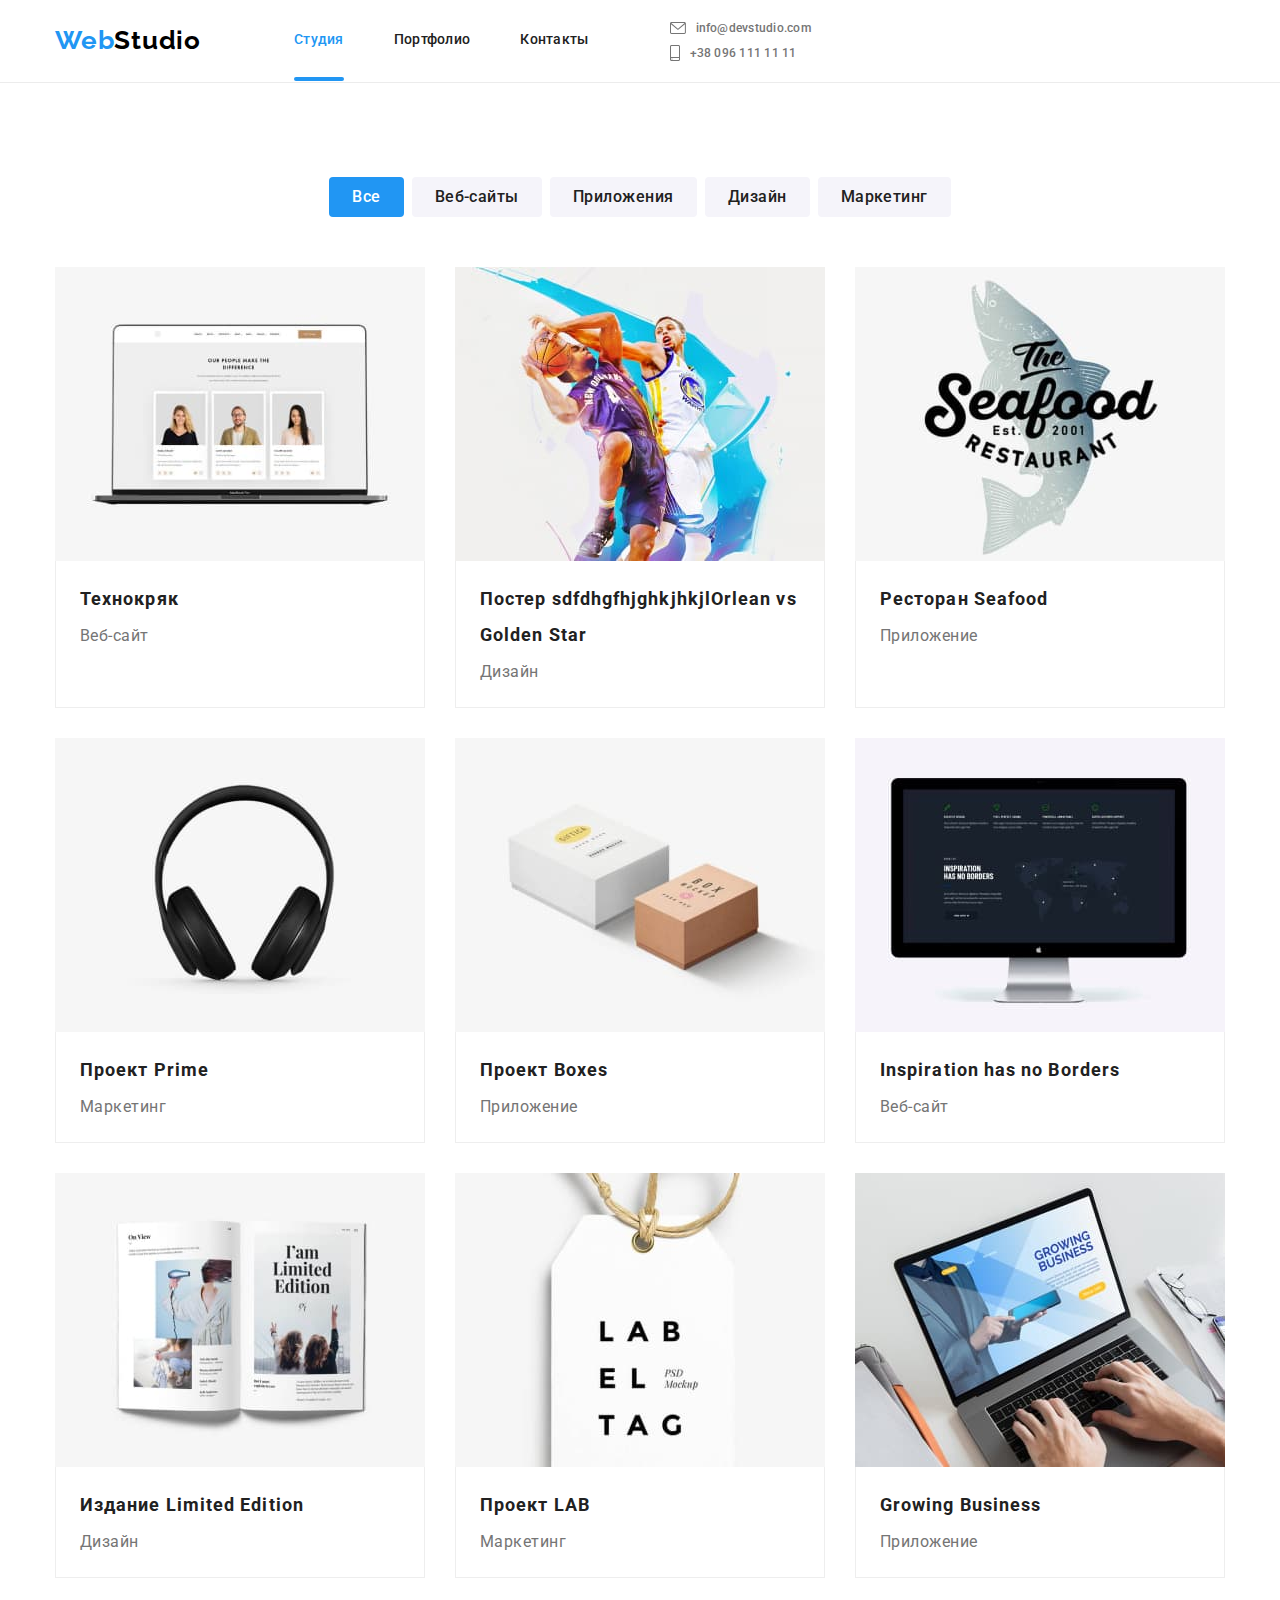
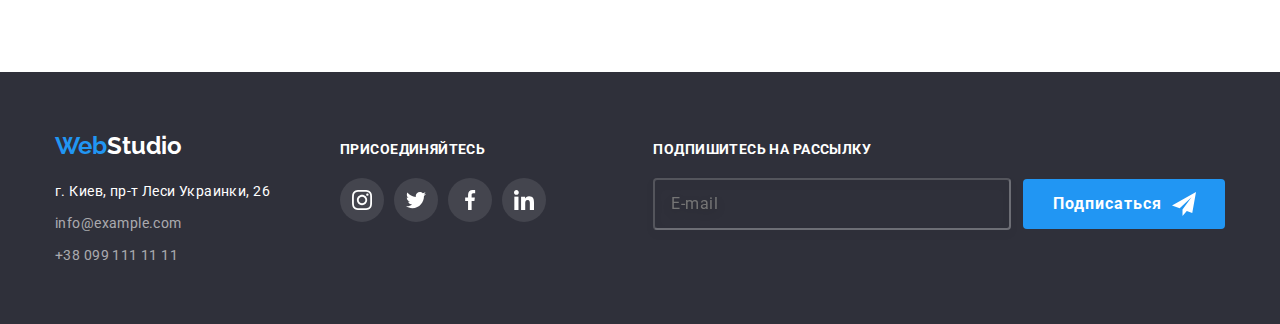
==== portfolio.html @ e9e274c6 "Готово планшетное меню" ====
<!DOCTYPE html>
<html lang="ru">

<head>
  <meta charset="UTF-8" />
  <meta http-equiv="X-UA-Compatible" content="IE=edge" />
  <meta name="viewport" content="width=device-width, initial-scale=1.0" />
  <title>Портфолио</title>
  <link rel="preconnect" href="https://fonts.googleapis.com" />
  <link rel="preconnect" href="https://fonts.gstatic.com" crossorigin />
  <link rel="stylesheet"
    href="https://cdnjs.cloudflare.com/ajax/libs/modern-normalize/1.1.0/modern-normalize.min.css" />
  <link href="https://fonts.googleapis.com/css2?family=Raleway:wght@700&family=Roboto:wght@400;500;700;900&display=swap"
    rel="stylesheet" />
  <link rel="stylesheet" href="./css/main.min.css">
</head>

<body>
  <!-- Шапка -->
  <header class="header">
    <div class="header__container container ">
      <a lang="en" href="./index.html" class="header__logo"><span class="logo__forepart">Web</span>Studio</a>
      <button type="button" class="header__mobile-button is-open" aria-expanded="false" data-menu-button><svg width="40"
          height="40" aria-label="Перемикач мобільного меню" aria-controls="header__mobile-menu">
          <use class="header__icon-cross" href="./images/sprites.svg#icon-menu"></use>
          <use class="header__icon-menu" href="./images/sprites.svg#icon-cross"></use>
        </svg></button>
      <div class="header__mobile-menu" id="header__mobile-menu" data-menu>
        <nav class="header__navigation"></nav>
        <ul class="header__menu">
          <li class="header__menu-item"><a href="./index.html"
              class="header__menu-link header__menu-link--current">Студия</a>
          </li>
          <li class="header__menu-item"><a href="./portfolio.html" class="header__menu-link">Портфолио</a></li>
          <li class="header__menu-item"><a href="" class="header__menu-link">Контакты</a></li>
        </ul>
        </nav>
        <ul class="header__contacts">
          <li class="header__contacts-item">
            <a href="mailto:info@devstudio.com" class="header__contacts-mail"><svg class="header__contacts-icon"
                width="16" height="12">
                <use href="./images/sprites.svg#icon-envelope"></use>
              </svg>
              info@devstudio.com</a>
          </li>
          <li>
            <a href="tel:+380961111111" class="header__contacts-tel">
              <svg class="header__contacts-icon" width="10" height="16">
                <use href="./images/sprites.svg#icon-smartphone"></use>
              </svg>
              +38 096 111 11 11</a>
          </li>
        </ul>
        <ul class="header__socials">
          <li class="header__socials-item">
            <a href="" class="header__socials-link">Instagram</a>
          </li>
          <li class="header__socials-item">
            <a href="" class="header__socials-link">Twitter</a>
          </li>
          <li class="header__socials-item">
            <a href="" class="header__socials-link">Facebook</a>
          </li>
          <li class="header__socials-item">
            <a href="" class="header__socials-link">LinkedIn</a>
          </li>
        </ul>
      </div>
    </div>
  </header>
  <main>
    <section class="portfolio section">
      <div class="portfolio__container container">
        <h1 class="portfolio__title section-title visually-hidden">Портфолио</h1>
        <!-- Меню работ -->
        <ul class="portfolio__menu">
          <li class="portfolio__menu-item">
            <button type="button" class="button portfolio__menu-button portfolio__menu-button--current">Все</button>
          </li>
          <li class="portfolio__menu-item"><button type="button"
              class="button portfolio__menu-button">Веб-сайты</button></li>
          <li class="portfolio__menu-item"><button type="button"
              class="button portfolio__menu-button">Приложения</button></li>
          <li class="portfolio__menu-item"><button type="button" class="button portfolio__menu-button">Дизайн</button>
          </li>
          <li class="portfolio__menu-item"><button type="button"
              class="button portfolio__menu-button">Маркетинг</button></li>
        </ul>
        <!-- Примеры работ -->
        <ul class="portfolio__works-list">
          <li class="portfolio__works-item">
            <a href="" class="portfolio__link-card">
              <div class="portfolio__card-overlate">
                <img src="./images/webphoto.jpg" alt="Открытый веб-сайт на ноутбуке" width="370" />
                <p class="portfolio__card-text">
                  Ресурс предлагает комплексные предложения с разным уровнем функционала и
                  сервисов. Все это позволит посетителю получить исчерпывающие сведения о компании
                  или частном лице.
                </p>
              </div>
              <div class="portfolio__card-description">
                <h2 class="portfolio__card-title">Технокряк</h2>
                <p class="portfolio__card-name">Веб-сайт</p>
              </div>
            </a>
          </li>
          <li class="portfolio__works-item">
            <a href="" class="portfolio__link-card">
              <div class="portfolio__card-overlate">
                <img src="./images/poster.jpg" alt="Постер два баскетболиста" width="370" />
                <p class="portfolio__card-text">
                  Текст второй карточки.Ресурс предлагает комплексные предложения с разным уровнем
                  функционала и сервисов. Все это позволит посетителю получить исчерпывающие
                  сведения о компании или частном лице.
                </p>
              </div>
              <div class="portfolio__card-description">
                <h2 class="portfolio__card-title">Постер <span lang="en">sdfdhgfhjghkjhkjlOrlean vs Golden Star</span>
                </h2>
                <p class="portfolio__card-name">Дизайн</p>
              </div>
            </a>
          </li>
          <li class="portfolio__works-item">
            <a href="" class="portfolio__link-card">
              <div class="portfolio__card-overlate">
                <img src="./images/seafood.jpg" alt="Логотип ресторана" width="370" />
                <p class="portfolio__card-text">
                  Текст третьей карточки.Ресурс предлагает комплексные предложения с разным
                  уровнем функционала и сервисов. Все это позволит посетителю получить
                  исчерпывающие сведения о компании или частном лице.
                </p>
              </div>
              <div class="portfolio__card-description">
                <h2 class="portfolio__card-title">Ресторан <span lang="en">Seafood</span></h2>
                <p class="portfolio__card-name">Приложение</p>
              </div>
            </a>
          </li>
          <li class="portfolio__works-item">
            <a href="" class="portfolio__link-card">
              <div class="portfolio__card-overlate">
                <img src="./images/earphon.jpg" alt="Наушники" width="370" />
                <p class="portfolio__card-text">
                  Текст четвертой карточки.Ресурс предлагает комплексные предложения с разным
                  уровнем функционала и сервисов. Все это позволит посетителю получить
                  исчерпывающие сведения о компании или частном лице.
                </p>
              </div>
              <div class="portfolio__card-description">
                <h2 class="portfolio__card-title">Проект <span lang="en">Prime</span></h2>
                <p class="portfolio__card-name">Маркетинг</p>
              </div>
            </a>
          </li>
          <li class="portfolio__works-item">
            <a href="" class="portfolio__link-card">
              <div class="portfolio__card-overlate">
                <img src="./images/boxs.jpg" alt="Две коробки" width="370" />
                <p class="portfolio__card-text">
                  Текст пятой карточки.Ресурс предлагает комплексные предложения с разным уровнем
                  функционала и сервисов. Все это позволит посетителю получить исчерпывающие
                  сведения о компании или частном лице.
                </p>
              </div>
              <div class="portfolio__card-description">
                <h2 class="portfolio__card-title">Проект <span lang="en">Boxes</span></h2>
                <p class="portfolio__card-name">Приложение</p>
              </div>
            </a>
          </li>
          <li class="portfolio__works-item">
            <a href="" class="portfolio__link-card">
              <div class="portfolio__card-overlate">
                <img src="./images/monitor.jpg" alt="Открытый веб-сайт на мониторе" width="370" />
                <p class="portfolio__card-text">
                  Текст шестой карточки.Ресурс предлагает комплексные предложения с разным уровнем
                  функционала и сервисов. Все это позволит посетителю получить исчерпывающие
                  сведения о компании или частном лице.
                </p>
              </div>
              <div class="portfolio__card-description">
                <h2 lang="en" class="portfolio__card-title">Inspiration has no Borders</h2>
                <p class="portfolio__card-name">Веб-сайт</p>
              </div>
            </a>
          </li>
          <li class="portfolio__works-item">
            <a href="" class="portfolio__link-card">
              <div class="portfolio__card-overlate">
                <img src="./images/book.jpg" alt="Открытая книга" width="370" />
                <p class="portfolio__card-text">
                  Текст седьмой карточки.Ресурс предлагает комплексные предложения с разным
                  уровнем функционала и сервисов. Все это позволит посетителю получить
                  исчерпывающие сведения о компании или частном лице.
                </p>
              </div>
              <div class="portfolio__card-description">
                <h2 class="portfolio__card-title">Издание <span lang="en">Limited Edition</span></h2>
                <p class="portfolio__card-name">Дизайн</p>
              </div>
            </a>
          </li>
          <li class="portfolio__works-item">
            <a href="" class="portfolio__link-card">
              <div class="portfolio__card-overlate">
                <img src="./images/leib.jpg" alt="Бирка" width="370" />
                <p class="portfolio__card-text">
                  Текст восьмой карточки.Ресурс предлагает комплексные предложения с разным
                  уровнем функционала и сервисов. Все это позволит посетителю получить
                  исчерпывающие сведения о компании или частном лице.
                </p>
              </div>
              <div class="portfolio__card-description">
                <h2 class="portfolio__card-title">Проект <span lang="en">LAB</span></h2>
                <p class="portfolio__card-name">Маркетинг</p>
              </div>
            </a>
          </li>
          <li class="portfolio__works-item">
            <a href="" class="portfolio__link-card">
              <div class="portfolio__card-overlate">
                <img src="./images/netbook.jpg" alt="Открытое приложение на нетбуке" />
                <p class="portfolio__card-text">
                  Текст девятой карточки.Ресурс предлагает комплексные предложения с разным
                  уровнем функционала и сервисов. Все это позволит посетителю получить
                  исчерпывающие сведения о компании или частном лице.
                </p>
              </div>
              <div class="portfolio__card-description">
                <h2 class="portfolio__card-title" lang="en">Growing Business</h2>
                <p class="portfolio__card-name">Приложение</p>
              </div>
            </a>
          </li>
        </ul>
      </div>
    </section>
  </main>
  <!-- Футер -->
  <footer class="footer">
    <div class="footer__container container">
      <div class="footer__logo">
        <a lang="en" href="./index.html" class="footer__link"><span class="logo__forepart">Web</span>Studio</a>
        <address class="footer_address">
          <ul class="footer__address-list">
            <li class="footer__address-item">г. Киев, пр-т Леси Украинки, 26</li>
            <li class="footer__address-item">
              <a href="mailto:info@example.com" class="footer__address-item--grey">info@example.com</a>
            </li>
            <li class="footer__address-item">
              <a href="tel:+380991111111" class="footer__address-item--grey">+38 099 111 11 11</a>
            </li>
          </ul>
        </address>
      </div>
      <div class="footer__networks">
        <p class="footer__networks-title">присоединяйтесь</p>
        <div class="footer__networks-list">
          <a href="" class="footer__networks-login"><svg width="20" height="20">
              <use href="./images/sprites.svg#icon-instagram"></use>
            </svg></a><a href="" class="footer__networks-login"><svg width="20" height="20">
              <use href="./images/sprites.svg#icon-twitter"></use>
            </svg></a><a href="" class="footer__networks-login"><svg width="20" height="20">
              <use href="./images/sprites.svg#icon-facebook"></use>
            </svg></a><a href="" class="footer__networks-login"><svg width="20" height="20">
              <use href="./images/sprites.svg#icon-linkedin"></use>
            </svg></a>
        </div>
      </div>
      <div class="footer__subscribe">
        <p class="footer__subscribe-label">подпишитесь на рассылку</p>
        <form class="footer__subscribe-form">
          <input type="email" name="email" placeholder="E-mail" class="footer__subscribe-input" />
          <button type="submit" class="footer__subscribe-button">Подписаться<svg class="footer__subscribe-icon">
              <use href="./images/sprites.svg#icon-send"></use>
            </svg></button>
        </form>
      </div>
    </div>
  </footer>
  <script src="./js/menu.js"></script>
</body>

</html>
---- css/main.min.css ----
:root{--primary-transition-time: 250ms;--primary-cubic-bezier: cubic-bezier(0.4, 0, 0.2, 1);--hero-background-gradient: linear-gradient(to right, rgba(47, 48, 58, 0.4), rgba(47, 48, 58, 0.4));--primary-text-color: #757575;--border-header-color: #ececec;--logo-black-color: #000000;--accent-color: #2196f3;--accent-logo-color: aqua;--title-text-color: #212121;--bgc-hero-footer-color: #2f303a;--main-white-color: #ffffff;--btn-hero-color: #188ce8;--advantages-icon-color: rgba(245, 244, 250, 1);--specialism-text-bgc: rgba(47, 48, 58, 0.8);--cooperators-bgc: #f5f4fa;--cooperators-card-bgc: #ffffff;--cooperators-card-shadow: 0px 1px 3px rgba(0, 0, 0, 0.12), 0px 1px 1px rgba(0, 0, 0, 0.14), 0px 2px 1px rgba(0, 0, 0, 0.2);--cooperators-icon-bgc: #ffffff;--cooperators-icon-fill: #afb1b8;--cooperators-icon-bgc-hover: #2196f3;--cooperators-icon-fill-hover: #ffffff;--clients-border-color: #afb1b8;--clients-fill-color: #afb1b8;--address-footer-color: rgba(255, 255, 255, 0.6);--footer-networks-bgc: rgba(255, 255, 255, 0.1);--footer-input-border-color: rgba(255, 255, 255, 0.3);--footer-input-border-shadow: drop-shadow(0px 4px 4px rgba(0, 0, 0, 0.15));--footer-input-color: rgba(255, 255, 255, 0.6);--footer-button-hover-shadow: 0px 4px 4px rgba(0, 0, 0, 0.15);--btn-grey-color: #f5f4fa;--portfolio-button-current-color: #ffffff;--portfolio-button-hover-color: #ffffff;--portfolio-button-shadow: 0px 3px 1px rgba(0, 0, 0, 0.1), 0px 1px 2px rgba(0, 0, 0, 0.08), 0px 2px 2px rgba(0, 0, 0, 0.12);--portfolio-card-bgc: rgba(33, 150, 243, 0.9);--portfolio-card-hover-shadow: 0px 1px 1px rgba(0, 0, 0, 0.12), 0px 4px 4px rgba(0, 0, 0, 0.06), 1px 4px 6px rgba(0, 0, 0, 0.16);--backdrop-bgc: rgba(0, 0, 0, 0.2);--modal-shadow-color: 0px 1px 3px rgba(0, 0, 0, 0.12), 0px 1px 1px rgba(0, 0, 0, 0.14), 0px 2px 1px rgba(0, 0, 0, 0.2);--modal-border-color: rgba(33, 33, 33, 0.2);--modal-textarea-color: rgba(117, 117, 117, 0.5);--modal-btn-border-color: rgba(0, 0, 0, 0.1);--border-works-color: #eeeeee}body{color:var(--primary-text-color);font-family:Roboto,sans-serif}body.modal-open{overflow:hidden}input,textarea{cursor:pointer}ul,h1,h2,h3,h4,h5,h6,p{list-style:none;padding:0;margin:0}img{display:block;max-width:100%;height:auto;width:100%}.section{padding:60px 0}@media screen and (min-width: 1200px){.section{padding:94px 0}}.container{margin-left:auto;margin-right:auto;padding-right:15px;padding-left:15px;width:100%}@media screen and (min-width: 480px){.container{max-width:480px}}@media screen and (min-width: 768px){.container{max-width:768px}}@media screen and (min-width: 1200px){.container{max-width:1200px}}.button{color:var(--title-text-color--);background-color:var(--main-white-color);cursor:pointer;font-family:inherit;font-weight:500;font-size:16px;line-height:1.62;letter-spacing:.03em;text-align:center;border-radius:4px;border:1px solid rgba(0,0,0,0);display:inline-block}.section-title{color:var(--title-text-color);font-weight:700;font-size:28px;line-height:1.17;text-align:center;letter-spacing:.03em}@media screen and (min-width: 1200px){.section-title{font-size:36px}}.visually-hidden{position:absolute;width:1px;height:1px;margin:-1px;border:0;padding:0;white-space:nowrap;clip-path:inset(100%);clip:rect(0 0 0 0);overflow:hidden}.header{border-bottom-width:1px;border-bottom-style:solid;border-bottom-color:var(--border-header-color)}.header__container{display:flex;position:relative;align-items:center}.header__navigation{display:flex;align-items:center}.header__logo{margin-right:87px;padding:16px 0;color:var(--logo-black-color);font-family:Raleway,sans-serif;font-weight:700;font-size:24px;line-height:1.17;text-decoration:none;letter-spacing:.03em;transition:color var(--primary-transition-time) var(--primary-cubic-bezier)}@media screen and (min-width: 768px){.header__logo{padding:26px 0}}@media screen and (min-width: 1200px){.header__logo{margin-right:93px;padding:24px 0 25px 0;font-size:26px;line-height:1.19}}.header__logo:hover,.header__logo:focus{color:var(--accent-logo-color)}.logo__forepart{color:var(--accent-color);transition:color var(--primary-transition-time) var(--primary-cubic-bezier)}.header__logo:hover .logo__forepart,.header__logo:focus .logo__forepart,.footer__link:hover .logo__forepart,.footer__link:focus .logo__forepart{color:var(--accent-logo-color)}@media screen and (min-width: 768px){.header__menu{display:flex;gap:50px}}.header__menu-link{display:block;position:relative;font-weight:500;font-size:40px;line-height:1.18;letter-spacing:.02em;text-decoration:none;color:var(--title-text-color);transition:color var(--primary-transition-time) var(--primary-cubic-bezier)}@media screen and (min-width: 768px){.header__menu-link{padding:32px 0;font-size:14px;line-height:1.14}}.header__menu-link:hover,.header__menu-link:focus{color:var(--accent-color)}.header__menu-link--current{color:var(--accent-color)}.header__menu-link--current::after{content:"";position:absolute;display:none;width:100%;height:4px;left:0;bottom:-1px;border-radius:2px;background-color:var(--accent-color)}@media screen and (min-width: 768px){.header__menu-link--current::after{display:block}}.header__menu-item:not(:last-child){padding-bottom:32px}@media screen and (min-width: 768px){.header__menu-item:not(:last-child){padding-bottom:0}}.header__contacts{display:flex;flex-direction:column-reverse}@media screen and (min-width: 768px){.header__contacts{display:inline-block;margin-left:81px}}@media screen and (min-width: 1200px){.header__contacts{gap:30px}}.header__contacts-mail,.header__contacts-tel{display:flex;color:var(--primary-text-color);font-weight:500;letter-spacing:.02em;text-decoration:none;align-items:center;transition:color var(--primary-transition-time) var(--primary-cubic-bezier)}.header__contacts-mail:hover,.header__contacts-mail:focus,.header__contacts-tel:hover,.header__contacts-tel:focus{color:var(--accent-color)}.header__contacts-tel{font-size:28px;line-height:1.18;margin-top:302px;padding-bottom:32px;color:var(--accent-color)}@media screen and (min-width: 390px){.header__contacts-tel{font-size:34px}}@media screen and (min-width: 768px){.header__contacts-tel{margin-top:0;padding-bottom:21px;font-size:12px;line-height:1.17;color:var(--primary-text-color)}}.header__contacts-mail{font-size:24px;line-height:1.17;padding-bottom:64px}@media screen and (min-width: 768px){.header__contacts-mail{padding-top:21px;padding-bottom:0;margin-bottom:10px;font-size:12px}}.header__contacts-icon{display:none;padding-top:0;padding-bottom:0;margin-right:10px;fill:currentColor;transition:fill var(--primary-transition-time) var(--primary-cubic-bezier)}@media screen and (min-width: 768px){.header__contacts-icon{display:block}}.header__contacts-icon:hover,.header__contacts-icon:focus{fill:currentColor}.header__mobile-button{display:inline-flex;position:absolute;top:10px;right:15px;width:40px;height:40px;margin:0;padding:0;border:none;background-color:rgba(0,0,0,0);z-index:2}@media screen and (min-width: 768px){.header__mobile-button{display:none}}.header__mobile-button:hover{fill:var(--accent-color)}.header__icon-cross{display:none}.header__mobile-button.is-open .header__icon-cross{display:block}.header__mobile-button.is-open .header__icon-menu{display:none}.header__mobile-menu{display:flex}@media screen and (max-width: 767px){.header__mobile-menu{display:none;position:absolute;top:0;left:0;width:100%;height:796px;padding:48px 0 48px 40px;background-color:var(--main-white-color);z-index:1}}.header__mobile-menu.is-open{display:block}.header__socials{display:flex;flex-wrap:wrap}@media screen and (min-width: 768px){.header__socials{display:none}}.header__socials-link{display:inline;padding:10px 0;text-decoration:none;font-weight:500;font-size:12px;line-height:1.18;color:var(--accent-color)}@media screen and (min-width: 390px){.header__socials-link{font-weight:500;font-size:18px;line-height:1.22}}.header__socials-item:not(:first-child){margin-left:10px}.header__socials-item:not(:last-child):after{content:"";border-left:1px solid var(--modal-border-color);margin-left:5px;color:var(--modal-border-color)}@media screen and (min-width: 390px){.header__socials-item:not(:last-child):after{margin-left:10px}}@media screen and (min-width: 768px){.header__socials-item:not(:last-child):after{display:none}}.hero{height:400px;margin-left:auto;margin-right:auto;background-color:var(--bgc-hero-footer-color);background-image:var(--hero-background-gradient),url("../images/employees.jpg");background-size:cover;background-repeat:no-repeat;background-position:center;text-align:center;padding:118px 0}@media screen and (min-width: 768px){.hero{max-width:768px}}@media screen and (min-width: 1200px){.hero{max-width:1600px;height:600px;padding:200px 0}}.hero__container{max-width:360px}@media screen and (min-width: 1200px){.hero__container{max-width:696px}}.hero__title{color:var(--main-white-color);font-weight:900;font-size:26px;line-height:1.62;letter-spacing:.06em;text-transform:uppercase;margin-bottom:30px}@media screen and (min-width: 1200px){.hero__title{font-size:44px;line-height:1.36}}.hero .hero__button{padding:10px 32px;font-weight:700;font-size:16px;line-height:1.88;letter-spacing:.06em;align-items:center;color:var(--main-white-color);background-color:var(--accent-color);transition:color var(--primary-transition-time) var(--primary-cubic-bezier),color var(--primary-transition-time) var(--primary-cubic-bezier)}.hero .hero__button:hover,.hero .hero__button:focus{color:var(--main-white-color);background-color:var(--btn-hero-color)}.advantages__list{display:flex;flex-wrap:wrap;gap:30px}.advantages__item{width:100%}@media screen and (min-width: 768px){.advantages__item{width:calc((100% - 30px)/2)}}@media screen and (min-width: 1200px){.advantages__item{width:calc((100% - 90px)/4)}}.advantages__icon{display:flex;background-color:var(--advantages-icon-color);height:120px;border-radius:4px;align-items:center;justify-content:center;margin-bottom:30px}.advantages__img{align-self:center}.advantages__title{color:var(--title-text-color);font-weight:700;font-size:14px;line-height:1.14;text-transform:uppercase;letter-spacing:.03em;margin-bottom:10px;text-align:center}@media screen and (min-width: 768px){.advantages__title{text-align:start}}.advantages__description{font-weight:400;font-size:14px;line-height:1.71;letter-spacing:.03em}.specialism{display:none;padding-top:0}@media screen and (min-width: 1200px){.specialism{display:block}}.specialism__title{margin-bottom:50px}.specialism__list{display:flex;gap:30px}.specialism__item{position:relative}.specialism__text{display:flex;position:absolute;font-style:normal;font-weight:700;font-size:14px;line-height:1.14;letter-spacing:.03em;text-transform:uppercase;align-items:center;justify-content:center;width:100%;height:70px;bottom:0px;color:var(--main-white-color);background-color:var(--specialism-text-bgc)}.cooperators{background-color:var(--cooperators-bgc)}.cooperators__title{margin-bottom:30px}@media screen and (min-width: 1200px){.cooperators__title{margin-bottom:50px}}.cooperators__list{display:flex;gap:30px;flex-wrap:wrap}.cooperators__item{width:100%;background-color:var(--main-white-color);box-shadow:var(--cooperators-card-shadow);border-radius:0px 0px 4px 4px}@media screen and (min-width: 768px){.cooperators__item{width:calc((100% - 30px)/2)}}@media screen and (min-width: 1200px){.cooperators__item{width:calc((100% - 90px)/4)}}.cooperators__card{padding:30px 0 24px 0;text-align:center}@media screen and (min-width: 1200px){.cooperators__card{padding:30px 32px}}.cooperators__name{color:var(--title-text-color);font-weight:500;font-size:16px;line-height:1.19;letter-spacing:.03em;margin-bottom:10px}.cooperators__post{font-weight:400;font-size:16px;line-height:1.9;letter-spacing:.03em;margin-bottom:16px}.cooperators__networks{display:inline-flex;gap:10px}.cooperators__link{display:flex;width:44px;height:44px;border-radius:44px;align-items:center;justify-content:center;background-color:var(--cooperators-icon-bgc);fill:var(--cooperators-icon-fill);transition:fill var(--primary-transition-time) var(--primary-cubic-bezier),background-color var(--primary-transition-time) var(--primary-cubic-bezier)}.cooperators__link:hover,.cooperators__link:focus{background-color:var(--cooperators-icon-bgc-hover);fill:var(--cooperators-icon-fill-hover)}.clients__list{display:flex;flex-wrap:wrap;margin-top:30px;gap:30px;justify-content:center}.clients__item{width:calc((100% - 30px)/2)}@media screen and (min-width: 480px){.clients__item{width:210px}}@media screen and (min-width: 768px){.clients__item{width:calc((100% - 60px)/3)}}@media screen and (min-width: 1200px){.clients__item{width:calc((100% - 150px)/6)}}.clients__link{display:flex;height:92px;border:1px solid var(--clients-border-color);border-radius:4px;fill:var(--clients-fill-color);align-items:center;justify-content:center;transition:fill var(--primary-transition-time) var(--primary-cubic-bezier),border var(--primary-transition-time) var(--primary-cubic-bezier)}.clients__link:hover,.clients__link:focus{fill:var(--accent-color);border:1px solid var(--accent-color)}.backdrop{position:fixed;top:0;left:0;width:100%;height:100%;background-color:var(--backdrop-bgc);transition:opacity var(--primary-transition-time) var(--primary-cubic-bezier)}.backdrop.is-hidden{opacity:0;pointer-events:none}.modal{position:absolute;width:calc(100% - 30px);max-width:450px;top:50%;left:50%;padding:40px;transform:translate(-50%, -50%) scale(1);transition:transform var(--primary-transition-time) var(--primary-cubic-bezier);border-radius:4px;box-shadow:var(--modal-shadow-color);background-color:var(--main-white-color)}@media screen and (min-width: 1200px){.modal{max-width:528px}}.backdrop.is-hidden .modal{transform:translate(-50%, -50%) scale(1.1)}.modal__btn-modal{position:absolute;display:flex;width:30px;height:30px;right:8px;top:8px;border-radius:50%;align-items:center;cursor:pointer;background-color:var(--main-white-color);border:1px solid var(--modal-btn-border-color)}.modal__icon-close{width:18px;height:18px;fill:var(--logo-black-color);transition:fill var(--primary-transition-time) var(--primary-cubic-bezier)}.modal__title{margin-bottom:12px;font-weight:700;font-size:20px;line-height:1.5;text-align:center;letter-spacing:.03em;color:var(--title-text-color)}@media screen and (min-width: 1200px){.modal__title{line-height:1.15}}.modal__form{width:100%;height:100%}.modal__user-contacts{position:relative;display:flex;flex-direction:column;font-weight:400;font-size:12px;line-height:1.17;letter-spacing:.01em}.modal__icon{position:absolute;top:11px;left:12px;width:18px;height:18px;transform:translateY(100%);transition:fill var(--primary-transition-time) var(--primary-cubic-bezier)}.modal__input{height:40px;padding-left:42px;margin-top:4px;outline:none;border:1px solid var(--modal-border-color);border-radius:4px;transition:border-color var(--primary-transition-time) var(--primary-cubic-bezier)}.modal__textarea{height:120px;margin-top:4px;padding:12px 16px;resize:none;outline:none;font-weight:400;font-size:14px;line-height:1.14;letter-spacing:.01em;color:var(--modal-textarea-color);border:1px solid var(--modal-border-color);border-radius:4px;transition:border-color var(--primary-transition-time) var(--primary-cubic-bezier)}.modal__icon{position:absolute;top:11px;left:12px;width:18px;height:18px;transform:translateY(100%);transition:fill var(--primary-transition-time) var(--primary-cubic-bezier)}.modal__input{height:40px;padding-left:42px;margin-top:4px;outline:none;border:1px solid var(--modal-border-color);border-radius:4px;transition:border-color var(--primary-transition-time) var(--primary-cubic-bezier)}.modal__textarea{height:120px;margin-top:4px;padding:12px 16px;resize:none;outline:none;font-weight:400;font-size:14px;line-height:1.14;letter-spacing:.01em;color:var(--modal-textarea-color);border:1px solid var(--modal-border-color);border-radius:4px;transition:border-color var(--primary-transition-time) var(--primary-cubic-bezier)}@media screen and (min-width: 1200px){.modal__textarea{font-size:12px;line-height:1.17}}.modal__agreement{display:inline-block;padding:0;margin-top:20px;text-align:center;font-weight:400;font-size:12px;line-height:1.17;letter-spacing:.03em}@media screen and (min-width: 1200px){.modal__agreement{margin-left:12px;font-size:14px;line-height:1.71}}.modal__agreement-link{color:var(--accent-color)}.modal__checkbox{display:inline-block;width:1px;height:1px;margin:-1px;border:0;padding:0;white-space:nowrap;clip-path:inset(100%);clip:rect(0 0 0 0);overflow:hidden}.modal__icon-checkbox{display:inline-block;width:16px;height:15px;margin-right:8px;border:1px solid var(--logo-black-color);border-radius:2px;vertical-align:text-top;transition:border-color var(--primary-transition-time) var(--primary-cubic-bezier)}.modal__btn-modal:hover .modal__icon-close,.modal__btn-modal:focus .modal__icon-close{fill:var(--accent-color)}.modal__user-contacts:not(:first-child){margin-top:10px}.modal__user-contacts:focus-within>.modal__input,.modal__user-contacts:focus-within>.modal__textarea{border-color:var(--accent-color);color:var(--logo-black-color)}.modal__user-contacts:focus-within>.modal__icon{fill:var(--accent-color)}.modal__checkbox:checked+.modal__icon-checkbox{background-color:var(--accent-color);border:1px solid var(--accent-color)}.modal__checkbox:focus+.modal__icon-checkbox{border-color:var(--accent-color)}.modal__button-submit{display:block;margin-top:30px;margin-left:auto;margin-right:auto;padding:10px 55px 10px 56px;font-weight:700;font-size:16px;line-height:1.88;align-items:center;text-align:center;letter-spacing:.06em;color:var(--main-white-color);background-color:var(--accent-color);border:1px solid rgba(0,0,0,0);border-radius:4px;transition:background-color var(--primary-transition-time) var(--primary-cubic-bezier),box-shadow var(--primary-transition-time) var(--primary-cubic-bezier)}.modal__button-submit:hover,.modal__button-submit:focus{background-color:var(--btn-hero-color);box-shadow:0px 4px 4px rgba(0,0,0,.15)}.portfolio__menu{display:flex;flex-wrap:wrap;gap:8px}@media screen and (min-width: 480px){.portfolio__menu{justify-content:center}}@media screen and (min-width: 768px){.portfolio__menu{flex-wrap:nowrap}}.portfolio__menu-button{padding:6px 22px;transition:color var(--primary-transition-time) var(--primary-cubic-bezier),background-color var(--primary-transition-time) var(--primary-cubic-bezier),box-shadow var(--primary-transition-time) var(--primary-cubic-bezier);color:var(--title-text-color);background-color:var(--btn-grey-color)}.portfolio__menu-button--current{color:var(--portfolio-button-current-color);background-color:var(--accent-color)}.portfolio__menu-button:hover,.portfolio__menu-button:focus{color:var(--portfolio-button-hover-color);background-color:var(--accent-color);box-shadow:var(--portfolio-button-shadow)}.portfolio__works-list{display:flex;flex-wrap:wrap;gap:30px;margin-top:40px;justify-content:center}@media screen and (min-width: 768px){.portfolio__works-list{margin-top:30px;justify-content:left}}@media screen and (min-width: 1200px){.portfolio__works-list{margin-top:50px}}@media screen and (min-width: 768px){.portfolio__works-item{width:calc((100% - 30px)/2)}}@media screen and (min-width: 1200px){.portfolio__works-item{width:calc((100% - 60px)/3)}}.portfolio__link-card{display:flex;flex-direction:column;height:100%;text-decoration:none;transition:box-shadow var(--primary-transition-time) var(--primary-cubic-bezier)}.portfolio__card-overlate{position:relative;overflow:hidden}.portfolio__link-card:hover,.portfolio__link-card:focus{box-shadow:var(--portfolio-card-hover-shadow)}.portfolio__card-description{display:block;padding:20px 24px;flex-grow:1;border-width:0 1px 1px;border-style:solid;border-color:var(--border-works-color)}@media screen and (min-width: 768px)and (max-width: 1199px){.portfolio__card-description{padding:20px 24px 56px 24px}}.portfolio__card-title{margin-bottom:4px;font-weight:700;font-size:18px;line-height:2;letter-spacing:.06em;color:var(--title-text-color)}.portfolio__card-name{font-weight:400;font-size:16px;line-height:1.88;text-decoration:none;letter-spacing:.03em;color:var(--primary-text-color)}.portfolio__card-text{position:absolute;display:block;padding:77px 24px;top:0;left:0;width:100%;height:100%;font-style:normal;font-weight:400;font-size:18px;line-height:1.56;letter-spacing:.03em;transform:translateY(101%);transition:transform var(--primary-transition-time) var(--primary-cubic-bezier);color:var(--main-white-color);background-color:var(--portfolio-card-bgc)}@media screen and (min-width: 768px){.portfolio__card-text{padding:49px 24px 77px 24px}}@media screen and (min-width: 1200px){.portfolio__card-text{padding:49px 24px}}.portfolio__link-card:hover .portfolio__card-text,.portfolio__link-card:focus .portfolio__card-text{transform:translateY(0)}.footer{height:603px;padding-top:60px;padding-bottom:60px;background-color:var(--bgc-hero-footer-color)}@media screen and (min-width: 768px){.footer{height:463px}}@media screen and (min-width: 1200px){.footer{height:252px}}.footer__container{text-align:center}@media screen and (min-width: 768px){.footer__container{display:flex;flex-wrap:wrap;align-items:baseline;justify-content:center}}@media screen and (min-width: 1200px){.footer__container{display:flex;flex-wrap:wrap;align-items:baseline;text-align:start}}.footer__address-list{display:block;margin-bottom:60px;font-style:normal;font-weight:400;font-size:14px;line-height:1.71;letter-spacing:.03em;text-decoration:none;color:var(--main-white-color)}@media screen and (min-width: 1200px){.footer__address-list{margin-bottom:0}}.footer__link{display:block;font-family:Raleway,sans-serif;font-weight:700;font-size:24px;line-height:1.17;text-decoration:none;margin-bottom:20px;color:var(--main-white-color);transition:color var(--primary-transition-time) var(--primary-cubic-bezier)}.footer__link:hover,.footer__link:focus{color:var(--accent-logo-color)}.footer__address-item:not(:last-child){margin-bottom:8px}.footer__address-item--grey,.footer__address-item--grey{color:var(--address-footer-color);text-decoration:none;transition:color var(--primary-transition-time) var(--primary-cubic-bezier)}.footer__address-item--grey:hover,.footer__address-item--grey:focus,.footer__address-item--grey:hover,.footer__address-item--grey:focus{color:var(--accent-color)}.footer__networks{height:80px;margin-bottom:60px}@media screen and (min-width: 768px){.footer__networks{margin-left:165px;margin-bottom:102px}}@media screen and (min-width: 1200px){.footer__networks{margin-left:70px;margin-bottom:0}}.footer__networks-title{margin-bottom:20px;font-weight:700;font-size:14px;line-height:1.14;letter-spacing:.03em;text-transform:uppercase;color:var(--main-white-color)}.footer__networks-list{display:flex;gap:10px;justify-content:center}.footer__networks-login{display:flex;width:44px;height:44px;border-radius:44px;align-items:center;justify-content:center;background-color:var(--footer-networks-bgc);fill:var(--main-white-color);transition:background-color var(--primary-transition-time) var(--primary-cubic-bezier)}.footer__networks-login:hover,.footer__networks-login:focus{background-color:var(--accent-color)}@media screen and (min-width: 1200px){.footer__subscribe{margin-left:auto}}.footer__subscribe-icon{width:24px;height:24px;margin-left:10px;text-align:center}.footer__subscribe-form{width:100%;height:50px}@media screen and (min-width: 1200px){.footer__subscribe-form{display:flex;align-items:baseline;justify-content:center}}.footer__subscribe-label{margin-bottom:20px;font-weight:700;font-size:14px;line-height:1.14;letter-spacing:.03em;text-transform:uppercase;color:var(--main-white-color)}.footer__subscribe-input{display:inline-block;width:100%;max-width:358px;padding:14px 16px 14px 16px;margin-bottom:20px;font-weight:400;font-size:16px;line-height:1.25;align-items:center;letter-spacing:.03em;outline:none;border-color:var(--footer-input-border-color);filter:var(--footer-input-border-shadow);border-radius:4px;transition:button-color var(--primary-transition-time) var(--primary-cubic-bezier);color:var(--footer-input-color);background-color:rgba(0,0,0,0)}@media screen and (min-width: 480px){.footer__subscribe-input{width:358px}}@media screen and (min-width: 768px){.footer__subscribe-input{display:block}}.footer__subscribe-input:focus{border-color:var(--accent-color)}.footer__subscribe-button{display:inline-flex;padding:9px 28px 9px 29px;font-weight:700;font-size:16px;line-height:1.88;letter-spacing:.06em;align-items:center;border-radius:4px;border:1px solid rgba(0,0,0,0);color:var(--main-white-color);background-color:var(--accent-color);transition:background-color var(--primary-transition-time) var(--primary-cubic-bezier),box-shadow var(--primary-transition-time) var(--primary-cubic-bezier)}@media screen and (min-width: 1200px){.footer__subscribe-button{margin-left:12px}}.footer__subscribe-button:hover,.footer__subscribe-button:focus{background-color:var(--btn-hero-color);box-shadow:var(--footer-button-hover-shadow)}/*# sourceMappingURL=main.min.css.map */
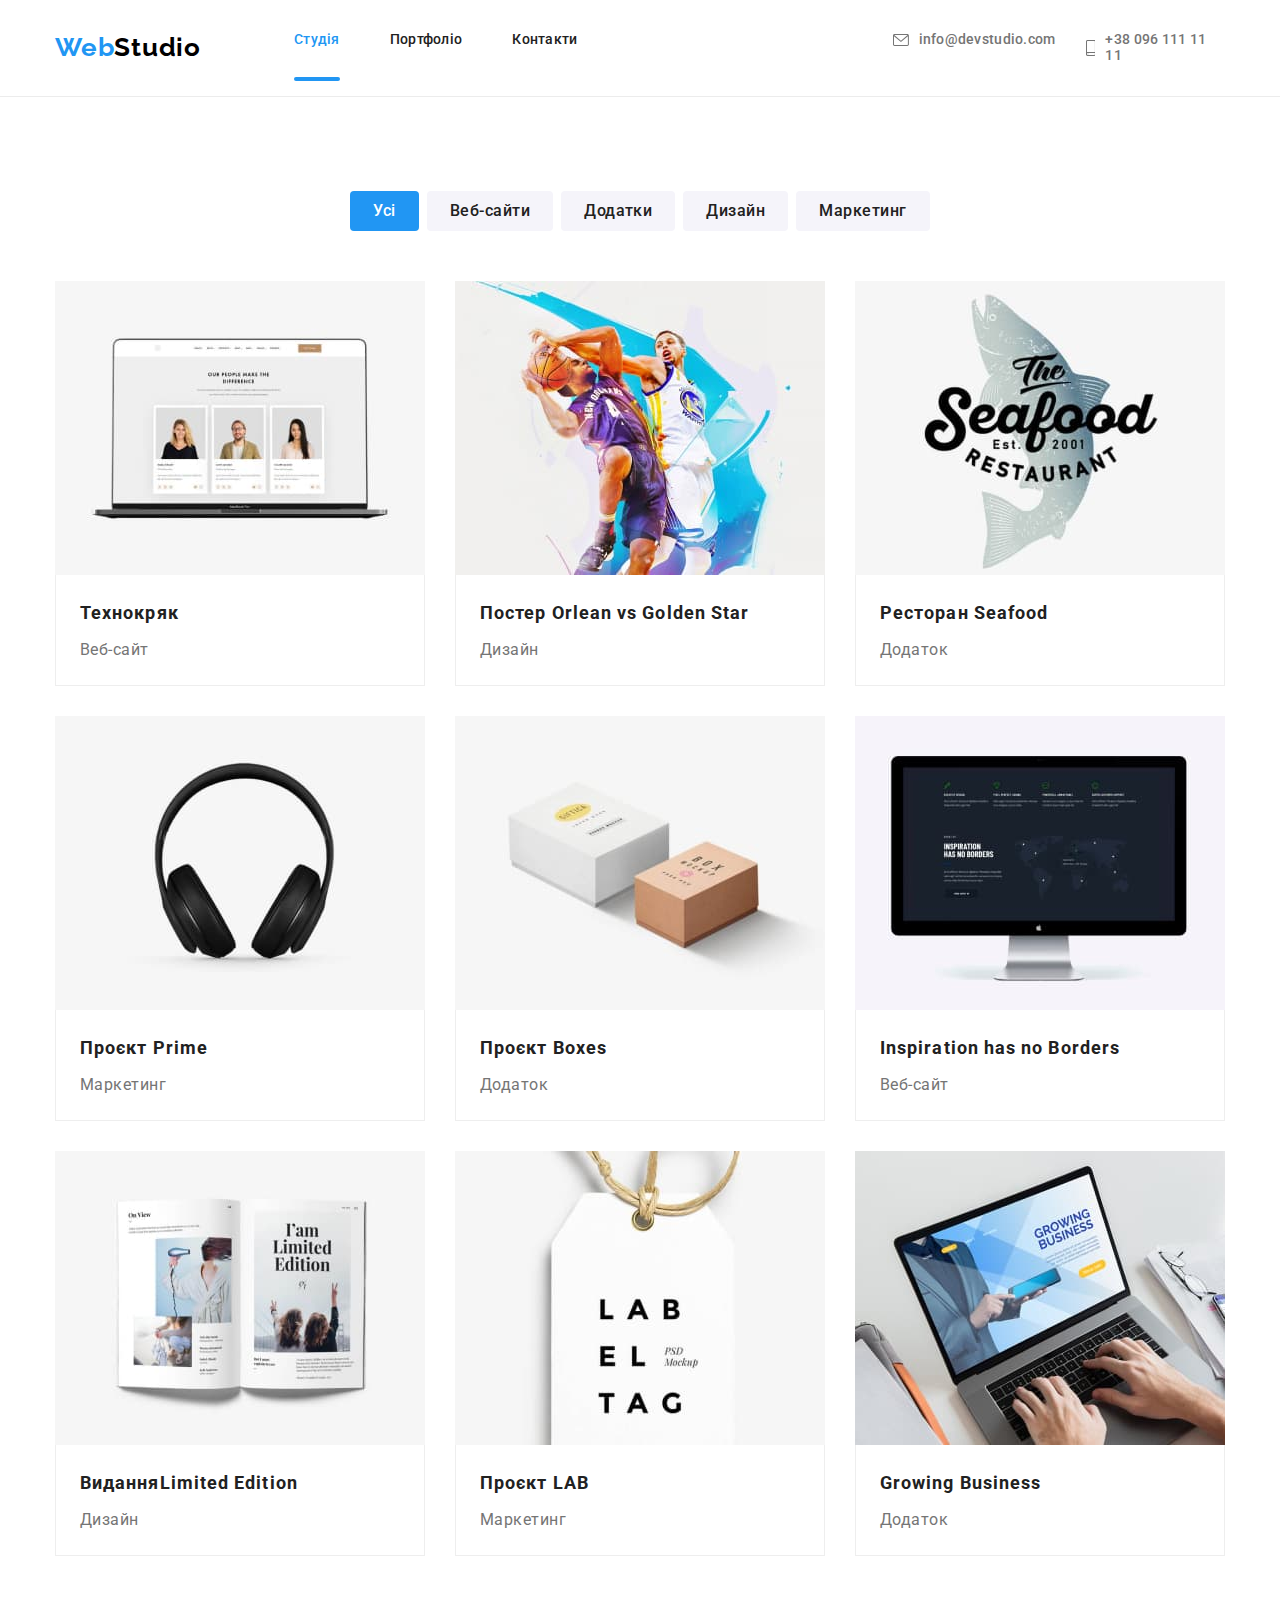
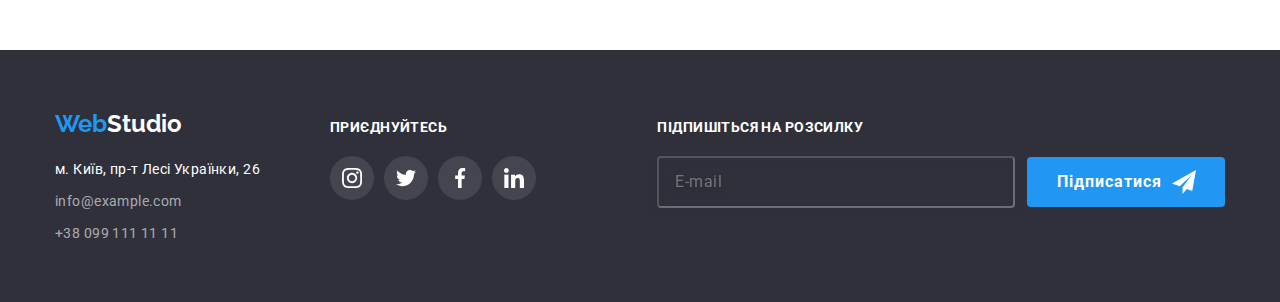
==== commit 373649bb: "Изменения в разметке перед работой с img" ====
--- a/portfolio.html
+++ b/portfolio.html
@@ -29,10 +29,10 @@
         <nav class="header__navigation"></nav>
         <ul class="header__menu">
           <li class="header__menu-item"><a href="./index.html"
-              class="header__menu-link header__menu-link--current">Студия</a>
-          </li>
-          <li class="header__menu-item"><a href="./portfolio.html" class="header__menu-link">Портфолио</a></li>
-          <li class="header__menu-item"><a href="" class="header__menu-link">Контакты</a></li>
+              class="header__menu-link header__menu-link--current">Студія</a>
+          </li>
+          <li class="header__menu-item"><a href="./portfolio.html" class="header__menu-link">Портфоліо</a></li>
+          <li class="header__menu-item"><a href="" class="header__menu-link">Контакти</a></li>
         </ul>
         </nav>
         <ul class="header__contacts">
@@ -71,16 +71,16 @@
   <main>
     <section class="portfolio section">
       <div class="portfolio__container container">
-        <h1 class="portfolio__title section-title visually-hidden">Портфолио</h1>
+        <h1 class="portfolio__title section-title visually-hidden">Портфоліо</h1>
         <!-- Меню работ -->
         <ul class="portfolio__menu">
           <li class="portfolio__menu-item">
-            <button type="button" class="button portfolio__menu-button portfolio__menu-button--current">Все</button>
+            <button type="button" class="button portfolio__menu-button portfolio__menu-button--current">Усі</button>
           </li>
           <li class="portfolio__menu-item"><button type="button"
-              class="button portfolio__menu-button">Веб-сайты</button></li>
-          <li class="portfolio__menu-item"><button type="button"
-              class="button portfolio__menu-button">Приложения</button></li>
+              class="button portfolio__menu-button">Веб-сайти</button></li>
+          <li class="portfolio__menu-item"><button type="button" class="button portfolio__menu-button">Додатки</button>
+          </li>
           <li class="portfolio__menu-item"><button type="button" class="button portfolio__menu-button">Дизайн</button>
           </li>
           <li class="portfolio__menu-item"><button type="button"
@@ -93,9 +93,9 @@
               <div class="portfolio__card-overlate">
                 <img src="./images/webphoto.jpg" alt="Открытый веб-сайт на ноутбуке" width="370" />
                 <p class="portfolio__card-text">
-                  Ресурс предлагает комплексные предложения с разным уровнем функционала и
-                  сервисов. Все это позволит посетителю получить исчерпывающие сведения о компании
-                  или частном лице.
+                  Ресурс пропонує комплексні пропозиції з різним рівнем функціоналу та сервісів. Все це дозволить
+                  відвідувачу отримати
+                  вичерпні відомості про компанію чи приватну особу.
                 </p>
               </div>
               <div class="portfolio__card-description">
@@ -109,13 +109,13 @@
               <div class="portfolio__card-overlate">
                 <img src="./images/poster.jpg" alt="Постер два баскетболиста" width="370" />
                 <p class="portfolio__card-text">
-                  Текст второй карточки.Ресурс предлагает комплексные предложения с разным уровнем
-                  функционала и сервисов. Все это позволит посетителю получить исчерпывающие
-                  сведения о компании или частном лице.
-                </p>
-              </div>
-              <div class="portfolio__card-description">
-                <h2 class="portfolio__card-title">Постер <span lang="en">sdfdhgfhjghkjhkjlOrlean vs Golden Star</span>
+                  Текст второй карточки.Ресурс пропонує комплексні пропозиції з різним рівнем функціоналу та сервісів.
+                  Все це дозволить відвідувачу отримати
+                  вичерпні відомості про компанію чи приватну особу.
+                </p>
+              </div>
+              <div class="portfolio__card-description">
+                <h2 class="portfolio__card-title">Постер <span lang="en">Orlean vs Golden Star</span>
                 </h2>
                 <p class="portfolio__card-name">Дизайн</p>
               </div>
@@ -126,14 +126,14 @@
               <div class="portfolio__card-overlate">
                 <img src="./images/seafood.jpg" alt="Логотип ресторана" width="370" />
                 <p class="portfolio__card-text">
-                  Текст третьей карточки.Ресурс предлагает комплексные предложения с разным
-                  уровнем функционала и сервисов. Все это позволит посетителю получить
-                  исчерпывающие сведения о компании или частном лице.
+                  Текст третьей карточки.Ресурс пропонує комплексні пропозиції з різним рівнем функціоналу та сервісів.
+                  Все це дозволить відвідувачу отримати
+                  вичерпні відомості про компанію чи приватну особу.
                 </p>
               </div>
               <div class="portfolio__card-description">
                 <h2 class="portfolio__card-title">Ресторан <span lang="en">Seafood</span></h2>
-                <p class="portfolio__card-name">Приложение</p>
+                <p class="portfolio__card-name">Додаток</p>
               </div>
             </a>
           </li>
@@ -142,13 +142,13 @@
               <div class="portfolio__card-overlate">
                 <img src="./images/earphon.jpg" alt="Наушники" width="370" />
                 <p class="portfolio__card-text">
-                  Текст четвертой карточки.Ресурс предлагает комплексные предложения с разным
-                  уровнем функционала и сервисов. Все это позволит посетителю получить
-                  исчерпывающие сведения о компании или частном лице.
-                </p>
-              </div>
-              <div class="portfolio__card-description">
-                <h2 class="portfolio__card-title">Проект <span lang="en">Prime</span></h2>
+                  Текст четвертой карточки.Ресурс пропонує комплексні пропозиції з різним рівнем функціоналу та
+                  сервісів. Все це дозволить відвідувачу отримати
+                  вичерпні відомості про компанію чи приватну особу.
+                </p>
+              </div>
+              <div class="portfolio__card-description">
+                <h2 class="portfolio__card-title">Проєкт <span lang="en">Prime</span></h2>
                 <p class="portfolio__card-name">Маркетинг</p>
               </div>
             </a>
@@ -158,14 +158,14 @@
               <div class="portfolio__card-overlate">
                 <img src="./images/boxs.jpg" alt="Две коробки" width="370" />
                 <p class="portfolio__card-text">
-                  Текст пятой карточки.Ресурс предлагает комплексные предложения с разным уровнем
-                  функционала и сервисов. Все это позволит посетителю получить исчерпывающие
-                  сведения о компании или частном лице.
-                </p>
-              </div>
-              <div class="portfolio__card-description">
-                <h2 class="portfolio__card-title">Проект <span lang="en">Boxes</span></h2>
-                <p class="portfolio__card-name">Приложение</p>
+                  Текст пятой карточки.Ресурс пропонує комплексні пропозиції з різним рівнем функціоналу та сервісів.
+                  Все це дозволить відвідувачу отримати
+                  вичерпні відомості про компанію чи приватну особу.
+                </p>
+              </div>
+              <div class="portfolio__card-description">
+                <h2 class="portfolio__card-title">Проєкт <span lang="en">Boxes</span></h2>
+                <p class="portfolio__card-name">Додаток</p>
               </div>
             </a>
           </li>
@@ -174,9 +174,9 @@
               <div class="portfolio__card-overlate">
                 <img src="./images/monitor.jpg" alt="Открытый веб-сайт на мониторе" width="370" />
                 <p class="portfolio__card-text">
-                  Текст шестой карточки.Ресурс предлагает комплексные предложения с разным уровнем
-                  функционала и сервисов. Все это позволит посетителю получить исчерпывающие
-                  сведения о компании или частном лице.
+                  Текст шестой карточки.Ресурс пропонує комплексні пропозиції з різним рівнем функціоналу та сервісів.
+                  Все це дозволить відвідувачу отримати
+                  вичерпні відомості про компанію чи приватну особу.
                 </p>
               </div>
               <div class="portfolio__card-description">
@@ -190,13 +190,13 @@
               <div class="portfolio__card-overlate">
                 <img src="./images/book.jpg" alt="Открытая книга" width="370" />
                 <p class="portfolio__card-text">
-                  Текст седьмой карточки.Ресурс предлагает комплексные предложения с разным
-                  уровнем функционала и сервисов. Все это позволит посетителю получить
-                  исчерпывающие сведения о компании или частном лице.
-                </p>
-              </div>
-              <div class="portfolio__card-description">
-                <h2 class="portfolio__card-title">Издание <span lang="en">Limited Edition</span></h2>
+                  Текст седьмой карточки.Ресурс пропонує комплексні пропозиції з різним рівнем функціоналу та сервісів.
+                  Все це дозволить відвідувачу отримати
+                  вичерпні відомості про компанію чи приватну особу.
+                </p>
+              </div>
+              <div class="portfolio__card-description">
+                <h2 class="portfolio__card-title">Видання<span lang="en">Limited Edition</span></h2>
                 <p class="portfolio__card-name">Дизайн</p>
               </div>
             </a>
@@ -206,13 +206,13 @@
               <div class="portfolio__card-overlate">
                 <img src="./images/leib.jpg" alt="Бирка" width="370" />
                 <p class="portfolio__card-text">
-                  Текст восьмой карточки.Ресурс предлагает комплексные предложения с разным
-                  уровнем функционала и сервисов. Все это позволит посетителю получить
-                  исчерпывающие сведения о компании или частном лице.
-                </p>
-              </div>
-              <div class="portfolio__card-description">
-                <h2 class="portfolio__card-title">Проект <span lang="en">LAB</span></h2>
+                  Текст восьмой карточки.Ресурс пропонує комплексні пропозиції з різним рівнем функціоналу та сервісів.
+                  Все це дозволить відвідувачу отримати
+                  вичерпні відомості про компанію чи приватну особу.
+                </p>
+              </div>
+              <div class="portfolio__card-description">
+                <h2 class="portfolio__card-title">Проєкт <span lang="en">LAB</span></h2>
                 <p class="portfolio__card-name">Маркетинг</p>
               </div>
             </a>
@@ -222,14 +222,14 @@
               <div class="portfolio__card-overlate">
                 <img src="./images/netbook.jpg" alt="Открытое приложение на нетбуке" />
                 <p class="portfolio__card-text">
-                  Текст девятой карточки.Ресурс предлагает комплексные предложения с разным
-                  уровнем функционала и сервисов. Все это позволит посетителю получить
-                  исчерпывающие сведения о компании или частном лице.
+                  Текст девятой карточки.Ресурс пропонує комплексні пропозиції з різним рівнем функціоналу та сервісів.
+                  Все це дозволить відвідувачу отримати
+                  вичерпні відомості про компанію чи приватну особу.
                 </p>
               </div>
               <div class="portfolio__card-description">
                 <h2 class="portfolio__card-title" lang="en">Growing Business</h2>
-                <p class="portfolio__card-name">Приложение</p>
+                <p class="portfolio__card-name">Додаток</p>
               </div>
             </a>
           </li>
@@ -244,7 +244,7 @@
         <a lang="en" href="./index.html" class="footer__link"><span class="logo__forepart">Web</span>Studio</a>
         <address class="footer_address">
           <ul class="footer__address-list">
-            <li class="footer__address-item">г. Киев, пр-т Леси Украинки, 26</li>
+            <li class="footer__address-item">м. Київ, пр-т Лесі Українки, 26</li>
             <li class="footer__address-item">
               <a href="mailto:info@example.com" class="footer__address-item--grey">info@example.com</a>
             </li>
@@ -255,7 +255,7 @@
         </address>
       </div>
       <div class="footer__networks">
-        <p class="footer__networks-title">присоединяйтесь</p>
+        <p class="footer__networks-title">приєднуйтесь</p>
         <div class="footer__networks-list">
           <a href="" class="footer__networks-login"><svg width="20" height="20">
               <use href="./images/sprites.svg#icon-instagram"></use>
@@ -269,17 +269,17 @@
         </div>
       </div>
       <div class="footer__subscribe">
-        <p class="footer__subscribe-label">подпишитесь на рассылку</p>
+        <p class="footer__subscribe-label">Підпишіться на розсилку</p>
         <form class="footer__subscribe-form">
           <input type="email" name="email" placeholder="E-mail" class="footer__subscribe-input" />
-          <button type="submit" class="footer__subscribe-button">Подписаться<svg class="footer__subscribe-icon">
+          <button type="submit" class="footer__subscribe-button">Підписатися<svg class="footer__subscribe-icon">
               <use href="./images/sprites.svg#icon-send"></use>
             </svg></button>
         </form>
       </div>
     </div>
   </footer>
-  <script src="./js/menu.js"></script>
+  <script src="./js/mobile-menu.js"></script>
 </body>
 
 </html>--- a/css/main.min.css
+++ b/css/main.min.css
@@ -1 +1 @@
-:root{--primary-transition-time: 250ms;--primary-cubic-bezier: cubic-bezier(0.4, 0, 0.2, 1);--hero-background-gradient: linear-gradient(to right, rgba(47, 48, 58, 0.4), rgba(47, 48, 58, 0.4));--primary-text-color: #757575;--border-header-color: #ececec;--logo-black-color: #000000;--accent-color: #2196f3;--accent-logo-color: aqua;--title-text-color: #212121;--bgc-hero-footer-color: #2f303a;--main-white-color: #ffffff;--btn-hero-color: #188ce8;--advantages-icon-color: rgba(245, 244, 250, 1);--specialism-text-bgc: rgba(47, 48, 58, 0.8);--cooperators-bgc: #f5f4fa;--cooperators-card-bgc: #ffffff;--cooperators-card-shadow: 0px 1px 3px rgba(0, 0, 0, 0.12), 0px 1px 1px rgba(0, 0, 0, 0.14), 0px 2px 1px rgba(0, 0, 0, 0.2);--cooperators-icon-bgc: #ffffff;--cooperators-icon-fill: #afb1b8;--cooperators-icon-bgc-hover: #2196f3;--cooperators-icon-fill-hover: #ffffff;--clients-border-color: #afb1b8;--clients-fill-color: #afb1b8;--address-footer-color: rgba(255, 255, 255, 0.6);--footer-networks-bgc: rgba(255, 255, 255, 0.1);--footer-input-border-color: rgba(255, 255, 255, 0.3);--footer-input-border-shadow: drop-shadow(0px 4px 4px rgba(0, 0, 0, 0.15));--footer-input-color: rgba(255, 255, 255, 0.6);--footer-button-hover-shadow: 0px 4px 4px rgba(0, 0, 0, 0.15);--btn-grey-color: #f5f4fa;--portfolio-button-current-color: #ffffff;--portfolio-button-hover-color: #ffffff;--portfolio-button-shadow: 0px 3px 1px rgba(0, 0, 0, 0.1), 0px 1px 2px rgba(0, 0, 0, 0.08), 0px 2px 2px rgba(0, 0, 0, 0.12);--portfolio-card-bgc: rgba(33, 150, 243, 0.9);--portfolio-card-hover-shadow: 0px 1px 1px rgba(0, 0, 0, 0.12), 0px 4px 4px rgba(0, 0, 0, 0.06), 1px 4px 6px rgba(0, 0, 0, 0.16);--backdrop-bgc: rgba(0, 0, 0, 0.2);--modal-shadow-color: 0px 1px 3px rgba(0, 0, 0, 0.12), 0px 1px 1px rgba(0, 0, 0, 0.14), 0px 2px 1px rgba(0, 0, 0, 0.2);--modal-border-color: rgba(33, 33, 33, 0.2);--modal-textarea-color: rgba(117, 117, 117, 0.5);--modal-btn-border-color: rgba(0, 0, 0, 0.1);--border-works-color: #eeeeee}body{color:var(--primary-text-color);font-family:Roboto,sans-serif}body.modal-open{overflow:hidden}input,textarea{cursor:pointer}ul,h1,h2,h3,h4,h5,h6,p{list-style:none;padding:0;margin:0}img{display:block;max-width:100%;height:auto;width:100%}.section{padding:60px 0}@media screen and (min-width: 1200px){.section{padding:94px 0}}.container{margin-left:auto;margin-right:auto;padding-right:15px;padding-left:15px;width:100%}@media screen and (min-width: 480px){.container{max-width:480px}}@media screen and (min-width: 768px){.container{max-width:768px}}@media screen and (min-width: 1200px){.container{max-width:1200px}}.button{color:var(--title-text-color--);background-color:var(--main-white-color);cursor:pointer;font-family:inherit;font-weight:500;font-size:16px;line-height:1.62;letter-spacing:.03em;text-align:center;border-radius:4px;border:1px solid rgba(0,0,0,0);display:inline-block}.section-title{color:var(--title-text-color);font-weight:700;font-size:28px;line-height:1.17;text-align:center;letter-spacing:.03em}@media screen and (min-width: 1200px){.section-title{font-size:36px}}.visually-hidden{position:absolute;width:1px;height:1px;margin:-1px;border:0;padding:0;white-space:nowrap;clip-path:inset(100%);clip:rect(0 0 0 0);overflow:hidden}.header{border-bottom-width:1px;border-bottom-style:solid;border-bottom-color:var(--border-header-color)}.header__container{display:flex;position:relative;align-items:center}.header__navigation{display:flex;align-items:center}.header__logo{margin-right:87px;padding:16px 0;color:var(--logo-black-color);font-family:Raleway,sans-serif;font-weight:700;font-size:24px;line-height:1.17;text-decoration:none;letter-spacing:.03em;transition:color var(--primary-transition-time) var(--primary-cubic-bezier)}@media screen and (min-width: 768px){.header__logo{padding:26px 0}}@media screen and (min-width: 1200px){.header__logo{margin-right:93px;padding:24px 0 25px 0;font-size:26px;line-height:1.19}}.header__logo:hover,.header__logo:focus{color:var(--accent-logo-color)}.logo__forepart{color:var(--accent-color);transition:color var(--primary-transition-time) var(--primary-cubic-bezier)}.header__logo:hover .logo__forepart,.header__logo:focus .logo__forepart,.footer__link:hover .logo__forepart,.footer__link:focus .logo__forepart{color:var(--accent-logo-color)}@media screen and (min-width: 768px){.header__menu{display:flex;gap:50px}}.header__menu-link{display:block;position:relative;font-weight:500;font-size:40px;line-height:1.18;letter-spacing:.02em;text-decoration:none;color:var(--title-text-color);transition:color var(--primary-transition-time) var(--primary-cubic-bezier)}@media screen and (min-width: 768px){.header__menu-link{padding:32px 0;font-size:14px;line-height:1.14}}.header__menu-link:hover,.header__menu-link:focus{color:var(--accent-color)}.header__menu-link--current{color:var(--accent-color)}.header__menu-link--current::after{content:"";position:absolute;display:none;width:100%;height:4px;left:0;bottom:-1px;border-radius:2px;background-color:var(--accent-color)}@media screen and (min-width: 768px){.header__menu-link--current::after{display:block}}.header__menu-item:not(:last-child){padding-bottom:32px}@media screen and (min-width: 768px){.header__menu-item:not(:last-child){padding-bottom:0}}.header__contacts{display:flex;flex-direction:column-reverse}@media screen and (min-width: 768px){.header__contacts{display:inline-block;margin-left:81px}}@media screen and (min-width: 1200px){.header__contacts{gap:30px}}.header__contacts-mail,.header__contacts-tel{display:flex;color:var(--primary-text-color);font-weight:500;letter-spacing:.02em;text-decoration:none;align-items:center;transition:color var(--primary-transition-time) var(--primary-cubic-bezier)}.header__contacts-mail:hover,.header__contacts-mail:focus,.header__contacts-tel:hover,.header__contacts-tel:focus{color:var(--accent-color)}.header__contacts-tel{font-size:28px;line-height:1.18;margin-top:302px;padding-bottom:32px;color:var(--accent-color)}@media screen and (min-width: 390px){.header__contacts-tel{font-size:34px}}@media screen and (min-width: 768px){.header__contacts-tel{margin-top:0;padding-bottom:21px;font-size:12px;line-height:1.17;color:var(--primary-text-color)}}.header__contacts-mail{font-size:24px;line-height:1.17;padding-bottom:64px}@media screen and (min-width: 768px){.header__contacts-mail{padding-top:21px;padding-bottom:0;margin-bottom:10px;font-size:12px}}.header__contacts-icon{display:none;padding-top:0;padding-bottom:0;margin-right:10px;fill:currentColor;transition:fill var(--primary-transition-time) var(--primary-cubic-bezier)}@media screen and (min-width: 768px){.header__contacts-icon{display:block}}.header__contacts-icon:hover,.header__contacts-icon:focus{fill:currentColor}.header__mobile-button{display:inline-flex;position:absolute;top:10px;right:15px;width:40px;height:40px;margin:0;padding:0;border:none;background-color:rgba(0,0,0,0);z-index:2}@media screen and (min-width: 768px){.header__mobile-button{display:none}}.header__mobile-button:hover{fill:var(--accent-color)}.header__icon-cross{display:none}.header__mobile-button.is-open .header__icon-cross{display:block}.header__mobile-button.is-open .header__icon-menu{display:none}.header__mobile-menu{display:flex}@media screen and (max-width: 767px){.header__mobile-menu{display:none;position:absolute;top:0;left:0;width:100%;height:796px;padding:48px 0 48px 40px;background-color:var(--main-white-color);z-index:1}}.header__mobile-menu.is-open{display:block}.header__socials{display:flex;flex-wrap:wrap}@media screen and (min-width: 768px){.header__socials{display:none}}.header__socials-link{display:inline;padding:10px 0;text-decoration:none;font-weight:500;font-size:12px;line-height:1.18;color:var(--accent-color)}@media screen and (min-width: 390px){.header__socials-link{font-weight:500;font-size:18px;line-height:1.22}}.header__socials-item:not(:first-child){margin-left:10px}.header__socials-item:not(:last-child):after{content:"";border-left:1px solid var(--modal-border-color);margin-left:5px;color:var(--modal-border-color)}@media screen and (min-width: 390px){.header__socials-item:not(:last-child):after{margin-left:10px}}@media screen and (min-width: 768px){.header__socials-item:not(:last-child):after{display:none}}.hero{height:400px;margin-left:auto;margin-right:auto;background-color:var(--bgc-hero-footer-color);background-image:var(--hero-background-gradient),url("../images/employees.jpg");background-size:cover;background-repeat:no-repeat;background-position:center;text-align:center;padding:118px 0}@media screen and (min-width: 768px){.hero{max-width:768px}}@media screen and (min-width: 1200px){.hero{max-width:1600px;height:600px;padding:200px 0}}.hero__container{max-width:360px}@media screen and (min-width: 1200px){.hero__container{max-width:696px}}.hero__title{color:var(--main-white-color);font-weight:900;font-size:26px;line-height:1.62;letter-spacing:.06em;text-transform:uppercase;margin-bottom:30px}@media screen and (min-width: 1200px){.hero__title{font-size:44px;line-height:1.36}}.hero .hero__button{padding:10px 32px;font-weight:700;font-size:16px;line-height:1.88;letter-spacing:.06em;align-items:center;color:var(--main-white-color);background-color:var(--accent-color);transition:color var(--primary-transition-time) var(--primary-cubic-bezier),color var(--primary-transition-time) var(--primary-cubic-bezier)}.hero .hero__button:hover,.hero .hero__button:focus{color:var(--main-white-color);background-color:var(--btn-hero-color)}.advantages__list{display:flex;flex-wrap:wrap;gap:30px}.advantages__item{width:100%}@media screen and (min-width: 768px){.advantages__item{width:calc((100% - 30px)/2)}}@media screen and (min-width: 1200px){.advantages__item{width:calc((100% - 90px)/4)}}.advantages__icon{display:flex;background-color:var(--advantages-icon-color);height:120px;border-radius:4px;align-items:center;justify-content:center;margin-bottom:30px}.advantages__img{align-self:center}.advantages__title{color:var(--title-text-color);font-weight:700;font-size:14px;line-height:1.14;text-transform:uppercase;letter-spacing:.03em;margin-bottom:10px;text-align:center}@media screen and (min-width: 768px){.advantages__title{text-align:start}}.advantages__description{font-weight:400;font-size:14px;line-height:1.71;letter-spacing:.03em}.specialism{display:none;padding-top:0}@media screen and (min-width: 1200px){.specialism{display:block}}.specialism__title{margin-bottom:50px}.specialism__list{display:flex;gap:30px}.specialism__item{position:relative}.specialism__text{display:flex;position:absolute;font-style:normal;font-weight:700;font-size:14px;line-height:1.14;letter-spacing:.03em;text-transform:uppercase;align-items:center;justify-content:center;width:100%;height:70px;bottom:0px;color:var(--main-white-color);background-color:var(--specialism-text-bgc)}.cooperators{background-color:var(--cooperators-bgc)}.cooperators__title{margin-bottom:30px}@media screen and (min-width: 1200px){.cooperators__title{margin-bottom:50px}}.cooperators__list{display:flex;gap:30px;flex-wrap:wrap}.cooperators__item{width:100%;background-color:var(--main-white-color);box-shadow:var(--cooperators-card-shadow);border-radius:0px 0px 4px 4px}@media screen and (min-width: 768px){.cooperators__item{width:calc((100% - 30px)/2)}}@media screen and (min-width: 1200px){.cooperators__item{width:calc((100% - 90px)/4)}}.cooperators__card{padding:30px 0 24px 0;text-align:center}@media screen and (min-width: 1200px){.cooperators__card{padding:30px 32px}}.cooperators__name{color:var(--title-text-color);font-weight:500;font-size:16px;line-height:1.19;letter-spacing:.03em;margin-bottom:10px}.cooperators__post{font-weight:400;font-size:16px;line-height:1.9;letter-spacing:.03em;margin-bottom:16px}.cooperators__networks{display:inline-flex;gap:10px}.cooperators__link{display:flex;width:44px;height:44px;border-radius:44px;align-items:center;justify-content:center;background-color:var(--cooperators-icon-bgc);fill:var(--cooperators-icon-fill);transition:fill var(--primary-transition-time) var(--primary-cubic-bezier),background-color var(--primary-transition-time) var(--primary-cubic-bezier)}.cooperators__link:hover,.cooperators__link:focus{background-color:var(--cooperators-icon-bgc-hover);fill:var(--cooperators-icon-fill-hover)}.clients__list{display:flex;flex-wrap:wrap;margin-top:30px;gap:30px;justify-content:center}.clients__item{width:calc((100% - 30px)/2)}@media screen and (min-width: 480px){.clients__item{width:210px}}@media screen and (min-width: 768px){.clients__item{width:calc((100% - 60px)/3)}}@media screen and (min-width: 1200px){.clients__item{width:calc((100% - 150px)/6)}}.clients__link{display:flex;height:92px;border:1px solid var(--clients-border-color);border-radius:4px;fill:var(--clients-fill-color);align-items:center;justify-content:center;transition:fill var(--primary-transition-time) var(--primary-cubic-bezier),border var(--primary-transition-time) var(--primary-cubic-bezier)}.clients__link:hover,.clients__link:focus{fill:var(--accent-color);border:1px solid var(--accent-color)}.backdrop{position:fixed;top:0;left:0;width:100%;height:100%;background-color:var(--backdrop-bgc);transition:opacity var(--primary-transition-time) var(--primary-cubic-bezier)}.backdrop.is-hidden{opacity:0;pointer-events:none}.modal{position:absolute;width:calc(100% - 30px);max-width:450px;top:50%;left:50%;padding:40px;transform:translate(-50%, -50%) scale(1);transition:transform var(--primary-transition-time) var(--primary-cubic-bezier);border-radius:4px;box-shadow:var(--modal-shadow-color);background-color:var(--main-white-color)}@media screen and (min-width: 1200px){.modal{max-width:528px}}.backdrop.is-hidden .modal{transform:translate(-50%, -50%) scale(1.1)}.modal__btn-modal{position:absolute;display:flex;width:30px;height:30px;right:8px;top:8px;border-radius:50%;align-items:center;cursor:pointer;background-color:var(--main-white-color);border:1px solid var(--modal-btn-border-color)}.modal__icon-close{width:18px;height:18px;fill:var(--logo-black-color);transition:fill var(--primary-transition-time) var(--primary-cubic-bezier)}.modal__title{margin-bottom:12px;font-weight:700;font-size:20px;line-height:1.5;text-align:center;letter-spacing:.03em;color:var(--title-text-color)}@media screen and (min-width: 1200px){.modal__title{line-height:1.15}}.modal__form{width:100%;height:100%}.modal__user-contacts{position:relative;display:flex;flex-direction:column;font-weight:400;font-size:12px;line-height:1.17;letter-spacing:.01em}.modal__icon{position:absolute;top:11px;left:12px;width:18px;height:18px;transform:translateY(100%);transition:fill var(--primary-transition-time) var(--primary-cubic-bezier)}.modal__input{height:40px;padding-left:42px;margin-top:4px;outline:none;border:1px solid var(--modal-border-color);border-radius:4px;transition:border-color var(--primary-transition-time) var(--primary-cubic-bezier)}.modal__textarea{height:120px;margin-top:4px;padding:12px 16px;resize:none;outline:none;font-weight:400;font-size:14px;line-height:1.14;letter-spacing:.01em;color:var(--modal-textarea-color);border:1px solid var(--modal-border-color);border-radius:4px;transition:border-color var(--primary-transition-time) var(--primary-cubic-bezier)}.modal__icon{position:absolute;top:11px;left:12px;width:18px;height:18px;transform:translateY(100%);transition:fill var(--primary-transition-time) var(--primary-cubic-bezier)}.modal__input{height:40px;padding-left:42px;margin-top:4px;outline:none;border:1px solid var(--modal-border-color);border-radius:4px;transition:border-color var(--primary-transition-time) var(--primary-cubic-bezier)}.modal__textarea{height:120px;margin-top:4px;padding:12px 16px;resize:none;outline:none;font-weight:400;font-size:14px;line-height:1.14;letter-spacing:.01em;color:var(--modal-textarea-color);border:1px solid var(--modal-border-color);border-radius:4px;transition:border-color var(--primary-transition-time) var(--primary-cubic-bezier)}@media screen and (min-width: 1200px){.modal__textarea{font-size:12px;line-height:1.17}}.modal__agreement{display:inline-block;padding:0;margin-top:20px;text-align:center;font-weight:400;font-size:12px;line-height:1.17;letter-spacing:.03em}@media screen and (min-width: 1200px){.modal__agreement{margin-left:12px;font-size:14px;line-height:1.71}}.modal__agreement-link{color:var(--accent-color)}.modal__checkbox{display:inline-block;width:1px;height:1px;margin:-1px;border:0;padding:0;white-space:nowrap;clip-path:inset(100%);clip:rect(0 0 0 0);overflow:hidden}.modal__icon-checkbox{display:inline-block;width:16px;height:15px;margin-right:8px;border:1px solid var(--logo-black-color);border-radius:2px;vertical-align:text-top;transition:border-color var(--primary-transition-time) var(--primary-cubic-bezier)}.modal__btn-modal:hover .modal__icon-close,.modal__btn-modal:focus .modal__icon-close{fill:var(--accent-color)}.modal__user-contacts:not(:first-child){margin-top:10px}.modal__user-contacts:focus-within>.modal__input,.modal__user-contacts:focus-within>.modal__textarea{border-color:var(--accent-color);color:var(--logo-black-color)}.modal__user-contacts:focus-within>.modal__icon{fill:var(--accent-color)}.modal__checkbox:checked+.modal__icon-checkbox{background-color:var(--accent-color);border:1px solid var(--accent-color)}.modal__checkbox:focus+.modal__icon-checkbox{border-color:var(--accent-color)}.modal__button-submit{display:block;margin-top:30px;margin-left:auto;margin-right:auto;padding:10px 55px 10px 56px;font-weight:700;font-size:16px;line-height:1.88;align-items:center;text-align:center;letter-spacing:.06em;color:var(--main-white-color);background-color:var(--accent-color);border:1px solid rgba(0,0,0,0);border-radius:4px;transition:background-color var(--primary-transition-time) var(--primary-cubic-bezier),box-shadow var(--primary-transition-time) var(--primary-cubic-bezier)}.modal__button-submit:hover,.modal__button-submit:focus{background-color:var(--btn-hero-color);box-shadow:0px 4px 4px rgba(0,0,0,.15)}.portfolio__menu{display:flex;flex-wrap:wrap;gap:8px}@media screen and (min-width: 480px){.portfolio__menu{justify-content:center}}@media screen and (min-width: 768px){.portfolio__menu{flex-wrap:nowrap}}.portfolio__menu-button{padding:6px 22px;transition:color var(--primary-transition-time) var(--primary-cubic-bezier),background-color var(--primary-transition-time) var(--primary-cubic-bezier),box-shadow var(--primary-transition-time) var(--primary-cubic-bezier);color:var(--title-text-color);background-color:var(--btn-grey-color)}.portfolio__menu-button--current{color:var(--portfolio-button-current-color);background-color:var(--accent-color)}.portfolio__menu-button:hover,.portfolio__menu-button:focus{color:var(--portfolio-button-hover-color);background-color:var(--accent-color);box-shadow:var(--portfolio-button-shadow)}.portfolio__works-list{display:flex;flex-wrap:wrap;gap:30px;margin-top:40px;justify-content:center}@media screen and (min-width: 768px){.portfolio__works-list{margin-top:30px;justify-content:left}}@media screen and (min-width: 1200px){.portfolio__works-list{margin-top:50px}}@media screen and (min-width: 768px){.portfolio__works-item{width:calc((100% - 30px)/2)}}@media screen and (min-width: 1200px){.portfolio__works-item{width:calc((100% - 60px)/3)}}.portfolio__link-card{display:flex;flex-direction:column;height:100%;text-decoration:none;transition:box-shadow var(--primary-transition-time) var(--primary-cubic-bezier)}.portfolio__card-overlate{position:relative;overflow:hidden}.portfolio__link-card:hover,.portfolio__link-card:focus{box-shadow:var(--portfolio-card-hover-shadow)}.portfolio__card-description{display:block;padding:20px 24px;flex-grow:1;border-width:0 1px 1px;border-style:solid;border-color:var(--border-works-color)}@media screen and (min-width: 768px)and (max-width: 1199px){.portfolio__card-description{padding:20px 24px 56px 24px}}.portfolio__card-title{margin-bottom:4px;font-weight:700;font-size:18px;line-height:2;letter-spacing:.06em;color:var(--title-text-color)}.portfolio__card-name{font-weight:400;font-size:16px;line-height:1.88;text-decoration:none;letter-spacing:.03em;color:var(--primary-text-color)}.portfolio__card-text{position:absolute;display:block;padding:77px 24px;top:0;left:0;width:100%;height:100%;font-style:normal;font-weight:400;font-size:18px;line-height:1.56;letter-spacing:.03em;transform:translateY(101%);transition:transform var(--primary-transition-time) var(--primary-cubic-bezier);color:var(--main-white-color);background-color:var(--portfolio-card-bgc)}@media screen and (min-width: 768px){.portfolio__card-text{padding:49px 24px 77px 24px}}@media screen and (min-width: 1200px){.portfolio__card-text{padding:49px 24px}}.portfolio__link-card:hover .portfolio__card-text,.portfolio__link-card:focus .portfolio__card-text{transform:translateY(0)}.footer{height:603px;padding-top:60px;padding-bottom:60px;background-color:var(--bgc-hero-footer-color)}@media screen and (min-width: 768px){.footer{height:463px}}@media screen and (min-width: 1200px){.footer{height:252px}}.footer__container{text-align:center}@media screen and (min-width: 768px){.footer__container{display:flex;flex-wrap:wrap;align-items:baseline;justify-content:center}}@media screen and (min-width: 1200px){.footer__container{display:flex;flex-wrap:wrap;align-items:baseline;text-align:start}}.footer__address-list{display:block;margin-bottom:60px;font-style:normal;font-weight:400;font-size:14px;line-height:1.71;letter-spacing:.03em;text-decoration:none;color:var(--main-white-color)}@media screen and (min-width: 1200px){.footer__address-list{margin-bottom:0}}.footer__link{display:block;font-family:Raleway,sans-serif;font-weight:700;font-size:24px;line-height:1.17;text-decoration:none;margin-bottom:20px;color:var(--main-white-color);transition:color var(--primary-transition-time) var(--primary-cubic-bezier)}.footer__link:hover,.footer__link:focus{color:var(--accent-logo-color)}.footer__address-item:not(:last-child){margin-bottom:8px}.footer__address-item--grey,.footer__address-item--grey{color:var(--address-footer-color);text-decoration:none;transition:color var(--primary-transition-time) var(--primary-cubic-bezier)}.footer__address-item--grey:hover,.footer__address-item--grey:focus,.footer__address-item--grey:hover,.footer__address-item--grey:focus{color:var(--accent-color)}.footer__networks{height:80px;margin-bottom:60px}@media screen and (min-width: 768px){.footer__networks{margin-left:165px;margin-bottom:102px}}@media screen and (min-width: 1200px){.footer__networks{margin-left:70px;margin-bottom:0}}.footer__networks-title{margin-bottom:20px;font-weight:700;font-size:14px;line-height:1.14;letter-spacing:.03em;text-transform:uppercase;color:var(--main-white-color)}.footer__networks-list{display:flex;gap:10px;justify-content:center}.footer__networks-login{display:flex;width:44px;height:44px;border-radius:44px;align-items:center;justify-content:center;background-color:var(--footer-networks-bgc);fill:var(--main-white-color);transition:background-color var(--primary-transition-time) var(--primary-cubic-bezier)}.footer__networks-login:hover,.footer__networks-login:focus{background-color:var(--accent-color)}@media screen and (min-width: 1200px){.footer__subscribe{margin-left:auto}}.footer__subscribe-icon{width:24px;height:24px;margin-left:10px;text-align:center}.footer__subscribe-form{width:100%;height:50px}@media screen and (min-width: 1200px){.footer__subscribe-form{display:flex;align-items:baseline;justify-content:center}}.footer__subscribe-label{margin-bottom:20px;font-weight:700;font-size:14px;line-height:1.14;letter-spacing:.03em;text-transform:uppercase;color:var(--main-white-color)}.footer__subscribe-input{display:inline-block;width:100%;max-width:358px;padding:14px 16px 14px 16px;margin-bottom:20px;font-weight:400;font-size:16px;line-height:1.25;align-items:center;letter-spacing:.03em;outline:none;border-color:var(--footer-input-border-color);filter:var(--footer-input-border-shadow);border-radius:4px;transition:button-color var(--primary-transition-time) var(--primary-cubic-bezier);color:var(--footer-input-color);background-color:rgba(0,0,0,0)}@media screen and (min-width: 480px){.footer__subscribe-input{width:358px}}@media screen and (min-width: 768px){.footer__subscribe-input{display:block}}.footer__subscribe-input:focus{border-color:var(--accent-color)}.footer__subscribe-button{display:inline-flex;padding:9px 28px 9px 29px;font-weight:700;font-size:16px;line-height:1.88;letter-spacing:.06em;align-items:center;border-radius:4px;border:1px solid rgba(0,0,0,0);color:var(--main-white-color);background-color:var(--accent-color);transition:background-color var(--primary-transition-time) var(--primary-cubic-bezier),box-shadow var(--primary-transition-time) var(--primary-cubic-bezier)}@media screen and (min-width: 1200px){.footer__subscribe-button{margin-left:12px}}.footer__subscribe-button:hover,.footer__subscribe-button:focus{background-color:var(--btn-hero-color);box-shadow:var(--footer-button-hover-shadow)}/*# sourceMappingURL=main.min.css.map */+:root{--primary-transition-time: 250ms;--primary-cubic-bezier: cubic-bezier(0.4, 0, 0.2, 1);--hero-background-gradient: linear-gradient(to right, rgba(47, 48, 58, 0.4), rgba(47, 48, 58, 0.4));--primary-text-color: #757575;--border-header-color: #ececec;--logo-black-color: #000000;--accent-color: #2196f3;--accent-logo-color: aqua;--title-text-color: #212121;--bgc-hero-footer-color: #2f303a;--main-white-color: #ffffff;--btn-hero-color: #188ce8;--advantages-icon-color: rgba(245, 244, 250, 1);--specialism-text-bgc: rgba(47, 48, 58, 0.8);--cooperators-bgc: #f5f4fa;--cooperators-card-bgc: #ffffff;--cooperators-card-shadow: 0px 1px 3px rgba(0, 0, 0, 0.12), 0px 1px 1px rgba(0, 0, 0, 0.14), 0px 2px 1px rgba(0, 0, 0, 0.2);--cooperators-icon-bgc: #ffffff;--cooperators-icon-fill: #afb1b8;--cooperators-icon-bgc-hover: #2196f3;--cooperators-icon-fill-hover: #ffffff;--clients-border-color: #afb1b8;--clients-fill-color: #afb1b8;--address-footer-color: rgba(255, 255, 255, 0.6);--footer-networks-bgc: rgba(255, 255, 255, 0.1);--footer-input-border-color: rgba(255, 255, 255, 0.3);--footer-input-border-shadow: drop-shadow(0px 4px 4px rgba(0, 0, 0, 0.15));--footer-input-color: rgba(255, 255, 255, 0.6);--footer-button-hover-shadow: 0px 4px 4px rgba(0, 0, 0, 0.15);--btn-grey-color: #f5f4fa;--portfolio-button-current-color: #ffffff;--portfolio-button-hover-color: #ffffff;--portfolio-button-shadow: 0px 3px 1px rgba(0, 0, 0, 0.1), 0px 1px 2px rgba(0, 0, 0, 0.08), 0px 2px 2px rgba(0, 0, 0, 0.12);--portfolio-card-bgc: rgba(33, 150, 243, 0.9);--portfolio-card-hover-shadow: 0px 1px 1px rgba(0, 0, 0, 0.12), 0px 4px 4px rgba(0, 0, 0, 0.06), 1px 4px 6px rgba(0, 0, 0, 0.16);--backdrop-bgc: rgba(0, 0, 0, 0.2);--modal-shadow-color: 0px 1px 3px rgba(0, 0, 0, 0.12), 0px 1px 1px rgba(0, 0, 0, 0.14), 0px 2px 1px rgba(0, 0, 0, 0.2);--modal-border-color: rgba(33, 33, 33, 0.2);--modal-textarea-color: rgba(117, 117, 117, 0.5);--modal-btn-border-color: rgba(0, 0, 0, 0.1);--border-works-color: #eeeeee}body{color:var(--primary-text-color);font-family:Roboto,sans-serif}body.modal-open{overflow:hidden}input,textarea{cursor:pointer}ul,h1,h2,h3,h4,h5,h6,p{list-style:none;padding:0;margin:0}img{display:block;max-width:100%;height:auto;width:100%}.section{padding:60px 0}@media screen and (min-width: 1200px){.section{padding:94px 0}}.container{margin-left:auto;margin-right:auto;padding-right:15px;padding-left:15px;width:100%}@media screen and (min-width: 480px){.container{max-width:480px}}@media screen and (min-width: 768px){.container{max-width:768px}}@media screen and (min-width: 1200px){.container{max-width:1200px}}.button{display:inline-block;cursor:pointer;font-family:inherit;font-weight:500;font-size:16px;line-height:1.62;letter-spacing:.03em;text-align:center;border-radius:4px;border:1px solid rgba(0,0,0,0);color:var(--title-text-color--);background-color:var(--main-white-color)}.section-title{font-weight:700;font-size:28px;line-height:1.17;text-align:center;letter-spacing:.03em;color:var(--title-text-color)}@media screen and (min-width: 1200px){.section-title{font-size:36px}}.visually-hidden{position:absolute;width:1px;height:1px;margin:-1px;border:0;padding:0;white-space:nowrap;clip-path:inset(100%);clip:rect(0 0 0 0);overflow:hidden}.header{border-bottom-width:1px;border-bottom-style:solid;border-bottom-color:var(--border-header-color)}.header__container{display:flex;position:relative;align-items:center}.header__navigation{display:flex;align-items:center}.header__logo{margin-right:87px;padding:16px 0;font-family:Raleway,sans-serif;font-weight:700;font-size:24px;line-height:1.17;text-decoration:none;letter-spacing:.03em;transition:color var(--primary-transition-time) var(--primary-cubic-bezier);color:var(--logo-black-color)}@media screen and (min-width: 768px){.header__logo{padding:26px 0}}@media screen and (min-width: 1200px){.header__logo{margin-right:93px;padding:24px 0 25px 0;font-size:26px;line-height:1.19}}.header__logo:hover,.header__logo:focus{color:var(--accent-logo-color)}.logo__forepart{color:var(--accent-color);transition:color var(--primary-transition-time) var(--primary-cubic-bezier)}.header__logo:hover .logo__forepart,.header__logo:focus .logo__forepart,.footer__link:hover .logo__forepart,.footer__link:focus .logo__forepart{color:var(--accent-logo-color)}@media screen and (min-width: 768px){.header__menu{display:flex;gap:50px}}.header__menu-link{display:block;position:relative;font-weight:500;font-size:40px;line-height:1.18;letter-spacing:.02em;text-decoration:none;color:var(--title-text-color);transition:color var(--primary-transition-time) var(--primary-cubic-bezier)}@media screen and (min-width: 768px){.header__menu-link{padding:32px 0;font-size:14px;line-height:1.14}}.header__menu-link:hover,.header__menu-link:focus{color:var(--accent-color)}.header__menu-link--current{color:var(--accent-color)}.header__menu-link--current::after{content:"";position:absolute;display:none;width:100%;height:4px;left:0;bottom:-1px;border-radius:2px;background-color:var(--accent-color)}@media screen and (min-width: 768px){.header__menu-link--current::after{display:block}}.header__menu-item:not(:last-child){padding-bottom:32px}@media screen and (min-width: 768px){.header__menu-item:not(:last-child){padding-bottom:0}}.header__contacts{display:flex;flex-direction:column-reverse}@media screen and (min-width: 768px){.header__contacts{display:inline-block;margin-left:81px}}@media screen and (min-width: 1200px){.header__contacts{display:flex;flex-direction:row;gap:30px;margin-left:315px}}.header__contacts-mail,.header__contacts-tel{display:flex;font-weight:500;letter-spacing:.02em;text-decoration:none;align-items:center;color:var(--primary-text-color);transition:color var(--primary-transition-time) var(--primary-cubic-bezier)}.header__contacts-mail:hover,.header__contacts-mail:focus,.header__contacts-tel:hover,.header__contacts-tel:focus{color:var(--accent-color)}.header__contacts-tel{font-size:28px;line-height:1.18;margin-top:302px;padding-bottom:32px;color:var(--accent-color)}@media screen and (min-width: 390px){.header__contacts-tel{font-size:34px}}@media screen and (min-width: 768px){.header__contacts-tel{margin-top:0;padding-bottom:21px;font-size:12px;line-height:1.17;color:var(--primary-text-color)}}@media screen and (min-width: 1200px){.header__contacts-tel{padding:32px 0;font-size:14px;line-height:1.14}}.header__contacts-mail{font-size:24px;line-height:1.17;padding-bottom:64px}@media screen and (min-width: 768px){.header__contacts-mail{padding-top:21px;padding-bottom:0;margin-bottom:10px;font-size:12px}}@media screen and (min-width: 1200px){.header__contacts-mail{padding:32px 0;font-size:14px;line-height:1.14}}.header__contacts-icon{display:none;padding-top:0;padding-bottom:0;margin-right:10px;fill:currentColor;transition:fill var(--primary-transition-time) var(--primary-cubic-bezier)}@media screen and (min-width: 768px){.header__contacts-icon{display:block}}.header__contacts-icon:hover,.header__contacts-icon:focus{fill:currentColor}.header__mobile-button{display:inline-flex;position:absolute;top:10px;right:15px;width:40px;height:40px;margin:0;padding:0;border:none;background-color:rgba(0,0,0,0);z-index:2}@media screen and (min-width: 768px){.header__mobile-button{display:none}.header__mobile-button:hover{fill:var(--accent-color)}}.header__icon-cross{display:none}.header__mobile-button.is-open .header__icon-cross{display:block}.header__mobile-button.is-open .header__icon-menu{display:none}.header__mobile-menu{display:flex}@media screen and (max-width: 767px){.header__mobile-menu{display:none;position:absolute;top:0;left:0;width:100%;height:796px;padding:48px 0 48px 40px;transition:opacity 2500ms var(--primary-cubic-bezier);background-color:var(--main-white-color);z-index:1}.header__mobile-menu.is-open{display:block}}@media screen and (max-width: 767px)and (min-width: 768px){.header__mobile-menu.is-open{display:flex}}.header__socials{display:flex;flex-wrap:wrap}@media screen and (min-width: 768px){.header__socials{display:none}}.header__socials-link{display:inline;padding:10px 0;text-decoration:none;font-weight:500;font-size:12px;line-height:1.18;color:var(--accent-color)}@media screen and (min-width: 390px){.header__socials-link{font-weight:500;font-size:18px;line-height:1.22}}.header__socials-item:not(:first-child){margin-left:10px}.header__socials-item:not(:last-child):after{content:"";border-left:1px solid var(--modal-border-color);margin-left:5px;color:var(--modal-border-color)}@media screen and (min-width: 390px){.header__socials-item:not(:last-child):after{margin-left:10px}}@media screen and (min-width: 768px){.header__socials-item:not(:last-child):after{display:none}}.hero{height:400px;margin-left:auto;margin-right:auto;background-color:var(--bgc-hero-footer-color);background-image:var(--hero-background-gradient),url("../images/employees.jpg");background-size:cover;background-repeat:no-repeat;background-position:center;text-align:center;padding:118px 0}@media screen and (min-width: 768px){.hero{max-width:768px}}@media screen and (min-width: 1200px){.hero{max-width:1600px;height:600px;padding:200px 0}}.hero__container{max-width:360px}@media screen and (min-width: 1200px){.hero__container{max-width:696px}}.hero__title{color:var(--main-white-color);font-weight:900;font-size:26px;line-height:1.62;letter-spacing:.06em;text-transform:uppercase;margin-bottom:30px}@media screen and (min-width: 1200px){.hero__title{font-size:44px;line-height:1.36}}.hero .hero__button{padding:10px 32px;font-weight:700;font-size:16px;line-height:1.88;letter-spacing:.06em;align-items:center;color:var(--main-white-color);background-color:var(--accent-color);transition:color var(--primary-transition-time) var(--primary-cubic-bezier),color var(--primary-transition-time) var(--primary-cubic-bezier)}.hero .hero__button:hover,.hero .hero__button:focus{color:var(--main-white-color);background-color:var(--btn-hero-color)}.advantages__list{display:flex;flex-wrap:wrap;gap:30px}.advantages__item{width:100%}@media screen and (min-width: 768px){.advantages__item{width:calc((100% - 30px)/2)}}@media screen and (min-width: 1200px){.advantages__item{width:calc((100% - 90px)/4)}}.advantages__icon{display:flex;background-color:var(--advantages-icon-color);height:120px;border-radius:4px;align-items:center;justify-content:center;margin-bottom:30px}.advantages__img{align-self:center}.advantages__title{color:var(--title-text-color);font-weight:700;font-size:14px;line-height:1.14;text-transform:uppercase;letter-spacing:.03em;margin-bottom:10px;text-align:center}@media screen and (min-width: 768px){.advantages__title{text-align:start}}.advantages__description{font-weight:400;font-size:14px;line-height:1.71;letter-spacing:.03em}.specialism{display:none;padding-top:0}@media screen and (min-width: 1200px){.specialism{display:block}}.specialism__title{margin-bottom:50px}.specialism__list{display:flex;gap:30px}.specialism__item{position:relative}.specialism__text{display:flex;position:absolute;width:100%;height:70px;bottom:0px;font-style:normal;font-weight:700;font-size:14px;line-height:1.14;letter-spacing:.03em;text-transform:uppercase;align-items:center;justify-content:center;color:var(--main-white-color);background-color:var(--specialism-text-bgc)}.cooperators{background-color:var(--cooperators-bgc)}.cooperators__title{margin-bottom:30px}@media screen and (min-width: 1200px){.cooperators__title{margin-bottom:50px}}.cooperators__list{display:flex;gap:30px;flex-wrap:wrap}.cooperators__item{width:100%;background-color:var(--main-white-color);box-shadow:var(--cooperators-card-shadow);border-radius:0px 0px 4px 4px}@media screen and (min-width: 768px){.cooperators__item{width:calc((100% - 30px)/2)}}@media screen and (min-width: 1200px){.cooperators__item{width:calc((100% - 90px)/4)}}.cooperators__card{padding:30px 0 24px 0;text-align:center}@media screen and (min-width: 1200px){.cooperators__card{padding:30px 32px}}.cooperators__name{color:var(--title-text-color);font-weight:500;font-size:16px;line-height:1.19;letter-spacing:.03em;margin-bottom:10px}.cooperators__post{font-weight:400;font-size:16px;line-height:1.9;letter-spacing:.03em;margin-bottom:16px}.cooperators__networks{display:inline-flex;gap:10px}.cooperators__link{display:flex;width:44px;height:44px;border-radius:44px;align-items:center;justify-content:center;background-color:var(--cooperators-icon-bgc);fill:var(--cooperators-icon-fill);transition:fill var(--primary-transition-time) var(--primary-cubic-bezier),background-color var(--primary-transition-time) var(--primary-cubic-bezier)}.cooperators__link:hover,.cooperators__link:focus{background-color:var(--cooperators-icon-bgc-hover);fill:var(--cooperators-icon-fill-hover)}.clients__list{display:flex;flex-wrap:wrap;margin-top:30px;gap:30px;justify-content:center}.clients__item{width:calc((100% - 30px)/2)}@media screen and (min-width: 480px){.clients__item{width:210px}}@media screen and (min-width: 768px){.clients__item{width:calc((100% - 60px)/3)}}@media screen and (min-width: 1200px){.clients__item{width:calc((100% - 150px)/6)}}.clients__link{display:flex;height:92px;border:1px solid var(--clients-border-color);border-radius:4px;fill:var(--clients-fill-color);align-items:center;justify-content:center;transition:fill var(--primary-transition-time) var(--primary-cubic-bezier),border var(--primary-transition-time) var(--primary-cubic-bezier)}.clients__link:hover,.clients__link:focus{fill:var(--accent-color);border:1px solid var(--accent-color)}.backdrop{position:fixed;top:0;left:0;width:100%;height:100%;background-color:var(--backdrop-bgc);transition:opacity var(--primary-transition-time) var(--primary-cubic-bezier)}.backdrop.is-hidden{opacity:0;pointer-events:none}.modal{position:absolute;width:calc(100% - 30px);max-width:450px;top:50%;left:50%;padding:40px;transform:translate(-50%, -50%) scale(1);transition:transform var(--primary-transition-time) var(--primary-cubic-bezier);border-radius:4px;box-shadow:var(--modal-shadow-color);background-color:var(--main-white-color)}@media screen and (min-width: 1200px){.modal{max-width:528px}}.backdrop.is-hidden .modal{transform:translate(-50%, -50%) scale(1.1)}.modal__btn-modal{position:absolute;display:flex;width:30px;height:30px;right:8px;top:8px;border-radius:50%;align-items:center;cursor:pointer;background-color:var(--main-white-color);border:1px solid var(--modal-btn-border-color)}.modal__icon-close{width:18px;height:18px;fill:var(--logo-black-color);transition:fill var(--primary-transition-time) var(--primary-cubic-bezier)}.modal__title{margin-bottom:12px;font-weight:700;font-size:20px;line-height:1.5;text-align:center;letter-spacing:.03em;color:var(--title-text-color)}@media screen and (min-width: 1200px){.modal__title{line-height:1.15}}.modal__form{width:100%;height:100%}.modal__user-contacts{position:relative;display:flex;flex-direction:column;font-weight:400;font-size:12px;line-height:1.17;letter-spacing:.01em}.modal__icon{position:absolute;top:11px;left:12px;width:18px;height:18px;transform:translateY(100%);transition:fill var(--primary-transition-time) var(--primary-cubic-bezier)}.modal__input{height:40px;padding-left:42px;margin-top:4px;outline:none;border:1px solid var(--modal-border-color);border-radius:4px;transition:border-color var(--primary-transition-time) var(--primary-cubic-bezier)}.modal__textarea{height:120px;margin-top:4px;padding:12px 16px;resize:none;outline:none;font-weight:400;font-size:14px;line-height:1.14;letter-spacing:.01em;color:var(--modal-textarea-color);border:1px solid var(--modal-border-color);border-radius:4px;transition:border-color var(--primary-transition-time) var(--primary-cubic-bezier)}.modal__icon{position:absolute;top:11px;left:12px;width:18px;height:18px;transform:translateY(100%);transition:fill var(--primary-transition-time) var(--primary-cubic-bezier)}.modal__input{height:40px;padding-left:42px;margin-top:4px;outline:none;border:1px solid var(--modal-border-color);border-radius:4px;transition:border-color var(--primary-transition-time) var(--primary-cubic-bezier)}.modal__textarea{height:120px;margin-top:4px;padding:12px 16px;resize:none;outline:none;font-weight:400;font-size:14px;line-height:1.14;letter-spacing:.01em;color:var(--modal-textarea-color);border:1px solid var(--modal-border-color);border-radius:4px;transition:border-color var(--primary-transition-time) var(--primary-cubic-bezier)}@media screen and (min-width: 1200px){.modal__textarea{font-size:12px;line-height:1.17}}.modal__agreement{display:inline-block;padding:0;margin-top:20px;text-align:center;font-weight:400;font-size:12px;line-height:1.17;letter-spacing:.03em}@media screen and (min-width: 1200px){.modal__agreement{margin-left:12px;font-size:14px;line-height:1.71}}.modal__agreement-link{color:var(--accent-color)}.modal__checkbox{display:inline-block;width:1px;height:1px;margin:-1px;border:0;padding:0;white-space:nowrap;clip-path:inset(100%);clip:rect(0 0 0 0);overflow:hidden}.modal__icon-checkbox{display:inline-block;width:16px;height:15px;margin-right:8px;border:1px solid var(--logo-black-color);border-radius:2px;vertical-align:text-top;transition:border-color var(--primary-transition-time) var(--primary-cubic-bezier)}.modal__btn-modal:hover .modal__icon-close,.modal__btn-modal:focus .modal__icon-close{fill:var(--accent-color)}.modal__user-contacts:not(:first-child){margin-top:10px}.modal__user-contacts:focus-within>.modal__input,.modal__user-contacts:focus-within>.modal__textarea{border-color:var(--accent-color);color:var(--logo-black-color)}.modal__user-contacts:focus-within>.modal__icon{fill:var(--accent-color)}.modal__checkbox:checked+.modal__icon-checkbox{background-color:var(--accent-color);border:1px solid var(--accent-color)}.modal__checkbox:focus+.modal__icon-checkbox{border-color:var(--accent-color)}.modal__button-submit{display:block;margin-top:30px;margin-left:auto;margin-right:auto;padding:10px 55px 10px 56px;font-weight:700;font-size:16px;line-height:1.88;align-items:center;text-align:center;letter-spacing:.06em;color:var(--main-white-color);background-color:var(--accent-color);border:1px solid rgba(0,0,0,0);border-radius:4px;transition:background-color var(--primary-transition-time) var(--primary-cubic-bezier),box-shadow var(--primary-transition-time) var(--primary-cubic-bezier)}.modal__button-submit:hover,.modal__button-submit:focus{background-color:var(--btn-hero-color);box-shadow:0px 4px 4px rgba(0,0,0,.15)}.portfolio__menu{display:flex;flex-wrap:wrap;gap:8px}@media screen and (min-width: 480px){.portfolio__menu{justify-content:center}}@media screen and (min-width: 768px){.portfolio__menu{flex-wrap:nowrap}}.portfolio__menu-button{padding:6px 22px;transition:color var(--primary-transition-time) var(--primary-cubic-bezier),background-color var(--primary-transition-time) var(--primary-cubic-bezier),box-shadow var(--primary-transition-time) var(--primary-cubic-bezier);color:var(--title-text-color);background-color:var(--btn-grey-color)}.portfolio__menu-button--current{color:var(--portfolio-button-current-color);background-color:var(--accent-color)}.portfolio__menu-button:hover,.portfolio__menu-button:focus{color:var(--portfolio-button-hover-color);background-color:var(--accent-color);box-shadow:var(--portfolio-button-shadow)}.portfolio__works-list{display:flex;flex-wrap:wrap;gap:30px;margin-top:40px;justify-content:center}@media screen and (min-width: 768px){.portfolio__works-list{margin-top:30px;justify-content:left}}@media screen and (min-width: 1200px){.portfolio__works-list{margin-top:50px}}@media screen and (min-width: 768px){.portfolio__works-item{width:calc((100% - 30px)/2)}}@media screen and (min-width: 1200px){.portfolio__works-item{width:calc((100% - 60px)/3)}}.portfolio__link-card{display:flex;flex-direction:column;height:100%;text-decoration:none;transition:box-shadow var(--primary-transition-time) var(--primary-cubic-bezier)}.portfolio__card-overlate{position:relative;overflow:hidden}.portfolio__link-card:hover,.portfolio__link-card:focus{box-shadow:var(--portfolio-card-hover-shadow)}.portfolio__card-description{display:block;padding:20px 24px;flex-grow:1;border-width:0 1px 1px;border-style:solid;border-color:var(--border-works-color)}@media screen and (min-width: 768px)and (max-width: 1199px){.portfolio__card-description{padding:20px 24px 56px 24px}}.portfolio__card-title{margin-bottom:4px;font-weight:700;font-size:18px;line-height:2;letter-spacing:.06em;color:var(--title-text-color)}.portfolio__card-name{font-weight:400;font-size:16px;line-height:1.88;text-decoration:none;letter-spacing:.03em;color:var(--primary-text-color)}.portfolio__card-text{position:absolute;display:block;padding:77px 24px;top:0;left:0;width:100%;height:100%;font-style:normal;font-weight:400;font-size:18px;line-height:1.56;letter-spacing:.03em;transform:translateY(101%);transition:transform var(--primary-transition-time) var(--primary-cubic-bezier);color:var(--main-white-color);background-color:var(--portfolio-card-bgc)}@media screen and (min-width: 768px){.portfolio__card-text{padding:49px 24px 77px 24px}}@media screen and (min-width: 1200px){.portfolio__card-text{padding:49px 24px}}.portfolio__link-card:hover .portfolio__card-text,.portfolio__link-card:focus .portfolio__card-text{transform:translateY(0)}.footer{height:603px;padding-top:60px;padding-bottom:60px;background-color:var(--bgc-hero-footer-color)}@media screen and (min-width: 768px){.footer{height:463px}}@media screen and (min-width: 1200px){.footer{height:252px}}.footer__container{text-align:center}@media screen and (min-width: 768px){.footer__container{display:flex;flex-wrap:wrap;align-items:baseline;justify-content:center}}@media screen and (min-width: 1200px){.footer__container{display:flex;flex-wrap:wrap;align-items:baseline;text-align:start}}.footer__address-list{display:block;margin-bottom:60px;font-style:normal;font-weight:400;font-size:14px;line-height:1.71;letter-spacing:.03em;text-decoration:none;color:var(--main-white-color)}@media screen and (min-width: 1200px){.footer__address-list{margin-bottom:0}}.footer__link{display:block;margin-bottom:20px;margin-bottom:20px;font-family:Raleway,sans-serif;font-weight:700;font-size:24px;line-height:1.17;text-decoration:none;color:var(--main-white-color);transition:color var(--primary-transition-time) var(--primary-cubic-bezier)}.footer__link:hover,.footer__link:focus{color:var(--accent-logo-color)}.footer__address-item:not(:last-child){margin-bottom:8px}.footer__address-item--grey,.footer__address-item--grey{color:var(--address-footer-color);text-decoration:none;transition:color var(--primary-transition-time) var(--primary-cubic-bezier)}.footer__address-item--grey:hover,.footer__address-item--grey:focus,.footer__address-item--grey:hover,.footer__address-item--grey:focus{color:var(--accent-color)}.footer__networks{height:80px;margin-bottom:60px}@media screen and (min-width: 768px){.footer__networks{margin-left:165px;margin-bottom:102px}}@media screen and (min-width: 1200px){.footer__networks{margin-left:70px;margin-bottom:0}}.footer__networks-title{margin-bottom:20px;font-weight:700;font-size:14px;line-height:1.14;letter-spacing:.03em;text-transform:uppercase;color:var(--main-white-color)}.footer__networks-list{display:flex;gap:10px;justify-content:center}.footer__networks-login{display:flex;width:44px;height:44px;border-radius:44px;align-items:center;justify-content:center;background-color:var(--footer-networks-bgc);fill:var(--main-white-color);transition:background-color var(--primary-transition-time) var(--primary-cubic-bezier)}.footer__networks-login:hover,.footer__networks-login:focus{background-color:var(--accent-color)}@media screen and (min-width: 1200px){.footer__subscribe{margin-left:auto}}.footer__subscribe-icon{width:24px;height:24px;margin-left:10px;text-align:center}.footer__subscribe-form{width:100%;height:50px}@media screen and (min-width: 1200px){.footer__subscribe-form{display:flex;align-items:baseline;justify-content:center}}.footer__subscribe-label{margin-bottom:20px;font-weight:700;font-size:14px;line-height:1.14;letter-spacing:.03em;text-transform:uppercase;color:var(--main-white-color)}.footer__subscribe-input{display:inline-block;width:100%;max-width:358px;padding:14px 16px 14px 16px;margin-bottom:20px;font-weight:400;font-size:16px;line-height:1.25;align-items:center;letter-spacing:.03em;outline:none;border-color:var(--footer-input-border-color);filter:var(--footer-input-border-shadow);border-radius:4px;transition:button-color var(--primary-transition-time) var(--primary-cubic-bezier);color:var(--footer-input-color);background-color:rgba(0,0,0,0)}@media screen and (min-width: 480px){.footer__subscribe-input{width:358px}}@media screen and (min-width: 768px){.footer__subscribe-input{display:block}}.footer__subscribe-input:focus{border-color:var(--accent-color)}.footer__subscribe-button{display:inline-flex;padding:9px 28px 9px 29px;font-weight:700;font-size:16px;line-height:1.88;letter-spacing:.06em;align-items:center;border-radius:4px;border:1px solid rgba(0,0,0,0);color:var(--main-white-color);background-color:var(--accent-color);transition:background-color var(--primary-transition-time) var(--primary-cubic-bezier),box-shadow var(--primary-transition-time) var(--primary-cubic-bezier)}@media screen and (min-width: 1200px){.footer__subscribe-button{margin-left:12px}}.footer__subscribe-button:hover,.footer__subscribe-button:focus{background-color:var(--btn-hero-color);box-shadow:var(--footer-button-hover-shadow)}/*# sourceMappingURL=main.min.css.map */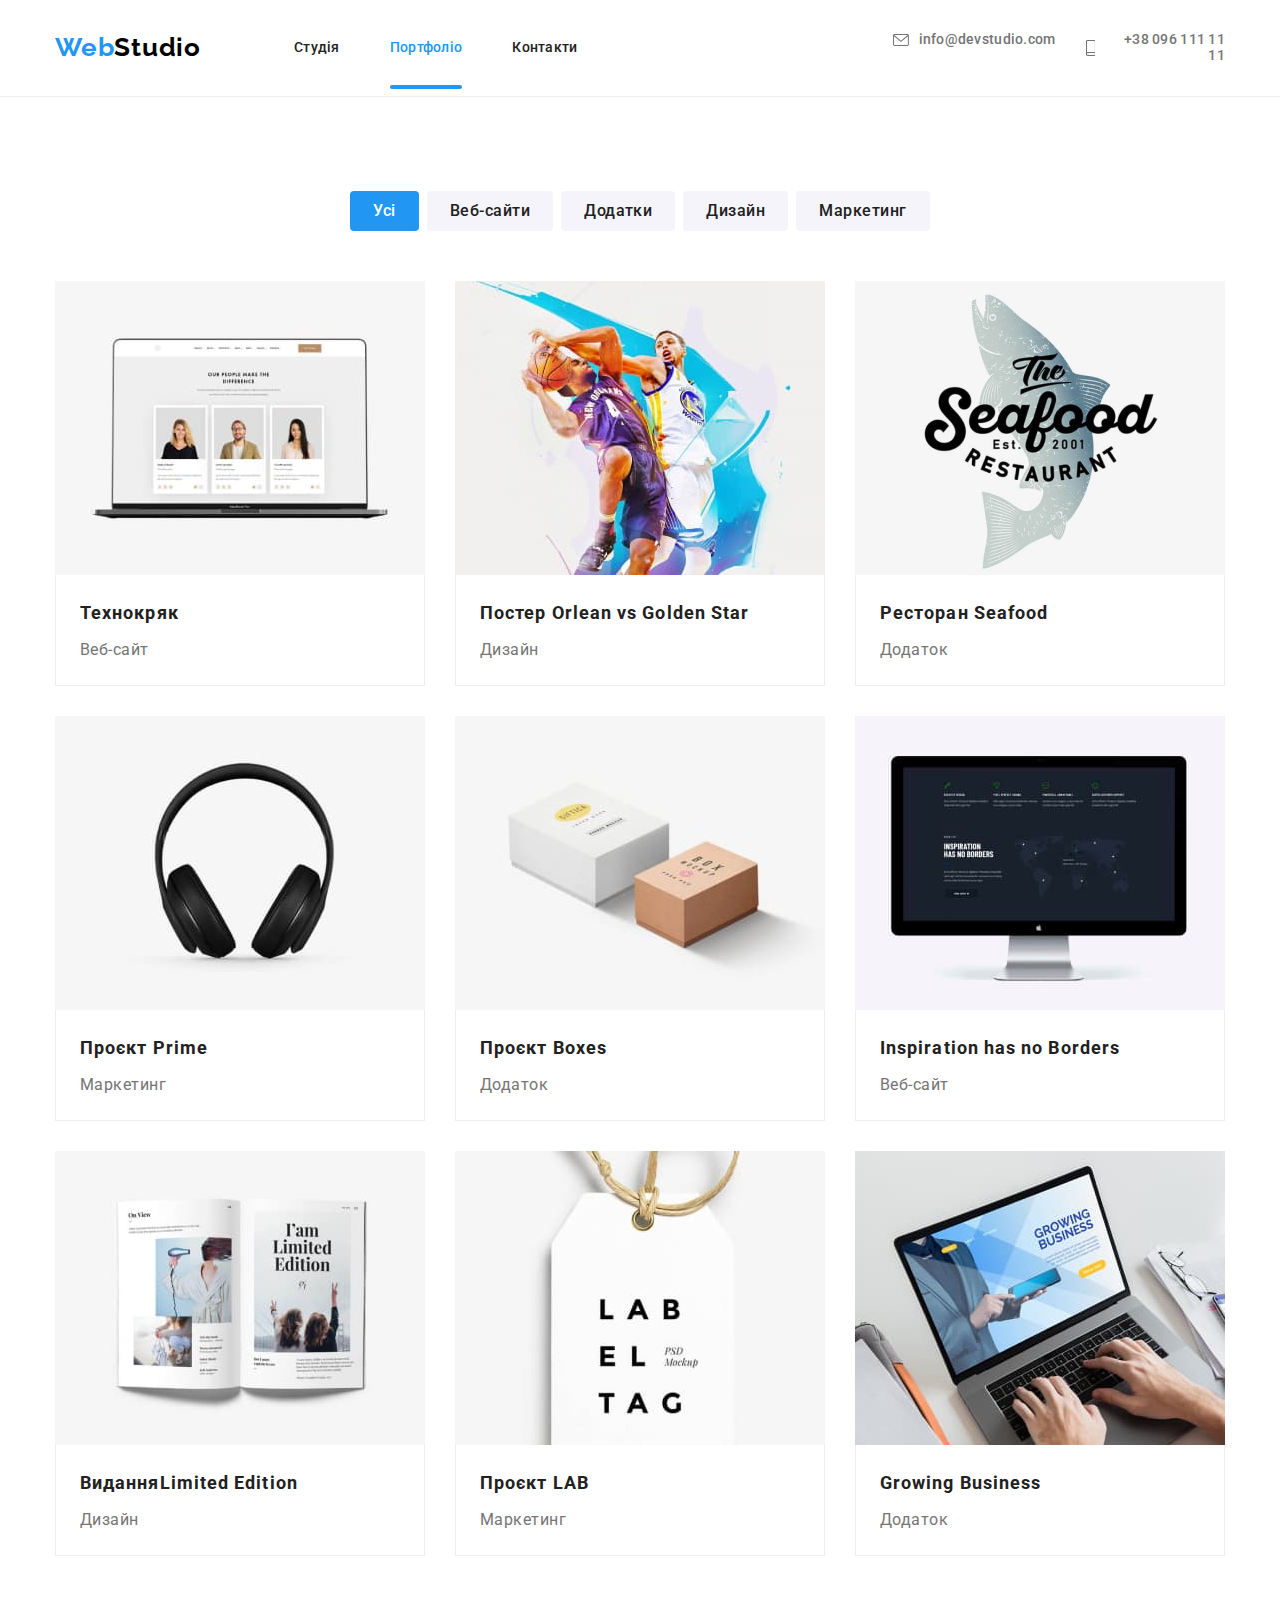
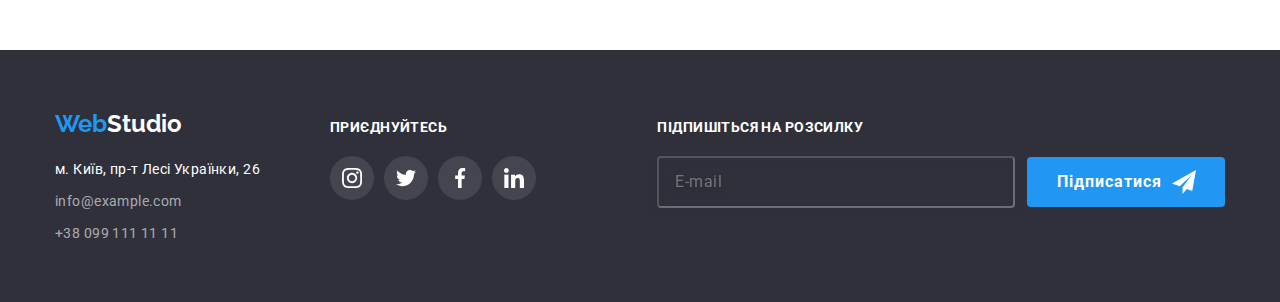
==== commit 1a5642b4: "Сделал отзывчивые изображения" ====
--- a/portfolio.html
+++ b/portfolio.html
@@ -26,14 +26,14 @@
           <use class="header__icon-menu" href="./images/sprites.svg#icon-cross"></use>
         </svg></button>
       <div class="header__mobile-menu" id="header__mobile-menu" data-menu>
-        <nav class="header__navigation"></nav>
-        <ul class="header__menu">
-          <li class="header__menu-item"><a href="./index.html"
-              class="header__menu-link header__menu-link--current">Студія</a>
-          </li>
-          <li class="header__menu-item"><a href="./portfolio.html" class="header__menu-link">Портфоліо</a></li>
-          <li class="header__menu-item"><a href="" class="header__menu-link">Контакти</a></li>
-        </ul>
+        <nav class="header__navigation">
+          <ul class="header__menu">
+            <li class="header__menu-item"><a href="./index.html" class="header__menu-link">Студія</a>
+            </li>
+            <li class="header__menu-item"><a href="./portfolio.html"
+                class="header__menu-link header__menu-link--current">Портфоліо</a></li>
+            <li class="header__menu-item"><a href="" class="header__menu-link">Контакти</a></li>
+          </ul>
         </nav>
         <ul class="header__contacts">
           <li class="header__contacts-item">
@@ -91,7 +91,15 @@
           <li class="portfolio__works-item">
             <a href="" class="portfolio__link-card">
               <div class="portfolio__card-overlate">
-                <img src="./images/webphoto.jpg" alt="Открытый веб-сайт на ноутбуке" width="370" />
+                <img srcset="
+                                          ./images/webphoto-desktop1x.jpg 370w,
+                                          ./images/webphoto-desktop2x.jpg 740w,
+                                          ./images/webphoto-tablet1x.jpg 354w,
+                                          ./images/webphoto-tablet2x.jpg 708w,
+                                          ./images/webphoto-mobile1x.jpg 450w,
+                                          ./images/webphoto-mobile2x.jpg 900w" src="./images/webphoto-mobile1x.jpg"
+                  alt="Открытый веб-сайт на ноутбуке"
+                  sizes="(min-width: 1200px) 370px, (min-width: 768px) 354px, (min-width: 480px) 450px, 450px" />
                 <p class="portfolio__card-text">
                   Ресурс пропонує комплексні пропозиції з різним рівнем функціоналу та сервісів. Все це дозволить
                   відвідувачу отримати
@@ -107,7 +115,14 @@
           <li class="portfolio__works-item">
             <a href="" class="portfolio__link-card">
               <div class="portfolio__card-overlate">
-                <img src="./images/poster.jpg" alt="Постер два баскетболиста" width="370" />
+                <img srcset="
+                  ./images/poster-desktop1x.jpg 370w,
+                  ./images/poster-desktop2x.jpg 740w,
+                  ./images/poster-tablet1x.jpg 354w,
+                  ./images/poster-tablet2x.jpg 708w,
+                  ./images/poster-mobile1x.jpg 450w,
+                  ./images/poster-mobile2x.jpg 900w" src="./images/poster-mobile1x.jpg" alt="Постер два баскетболиста"
+                  sizes="(min-width: 1200px) 370px, (min-width: 768px) 354px, (min-width: 480px) 450px, 450px" />
                 <p class="portfolio__card-text">
                   Текст второй карточки.Ресурс пропонує комплексні пропозиції з різним рівнем функціоналу та сервісів.
                   Все це дозволить відвідувачу отримати
@@ -124,7 +139,14 @@
           <li class="portfolio__works-item">
             <a href="" class="portfolio__link-card">
               <div class="portfolio__card-overlate">
-                <img src="./images/seafood.jpg" alt="Логотип ресторана" width="370" />
+                <img srcset="
+                  ./images/seafood-desktop1x.jpg 370w,
+                  ./images/seafood-desktop2x.jpg 740w,
+                  ./images/seafood-tablet1x.jpg 354w,
+                  ./images/seafood-tablet2x.jpg 708w,
+                  ./images/seafood-mobile1x.jpg 450w,
+                  ./images/seafood-mobile2x.jpg 900w" src="./images/seafood-mobile1x.jpg" alt="Логотип ресторана"
+                  sizes="(min-width: 1200px) 370px, (min-width: 768px) 354px, (min-width: 480px) 450px, 450px" />
                 <p class="portfolio__card-text">
                   Текст третьей карточки.Ресурс пропонує комплексні пропозиції з різним рівнем функціоналу та сервісів.
                   Все це дозволить відвідувачу отримати
@@ -140,7 +162,14 @@
           <li class="portfolio__works-item">
             <a href="" class="portfolio__link-card">
               <div class="portfolio__card-overlate">
-                <img src="./images/earphon.jpg" alt="Наушники" width="370" />
+                <img srcset="
+                  ./images/earphon-desktop1x.jpg 370w,
+                  ./images/earphon-desktop2x.jpg 740w,
+                  ./images/earphon-tablet1x.jpg 354w,
+                  ./images/earphon-tablet2x.jpg 708w,
+                  ./images/earphon-mobile1x.jpg 450w,
+                  ./images/earphon-mobile2x.jpg 900w" src="./images/earphon-mobile1x.jpg" alt="Наушники"
+                  sizes="(min-width: 1200px) 370px, (min-width: 768px) 354px, (min-width: 480px) 450px, 450px" />
                 <p class="portfolio__card-text">
                   Текст четвертой карточки.Ресурс пропонує комплексні пропозиції з різним рівнем функціоналу та
                   сервісів. Все це дозволить відвідувачу отримати
@@ -156,7 +185,14 @@
           <li class="portfolio__works-item">
             <a href="" class="portfolio__link-card">
               <div class="portfolio__card-overlate">
-                <img src="./images/boxs.jpg" alt="Две коробки" width="370" />
+                <img srcset="
+                  ./images/boxs-desktop1x.jpg 370w,
+                  ./images/boxs-desktop2x.jpg 740w,
+                  ./images/boxs-tablet1x.jpg 354w,
+                  ./images/boxs-tablet2x.jpg 708w,
+                  ./images/boxs-mobile1x.jpg 450w,
+                  ./images/boxs-mobile2x.jpg 900w" src="./images/boxs-mobile1x.jpg" alt="Две коробки"
+                  sizes="(min-width: 1200px) 370px, (min-width: 768px) 354px, (min-width: 480px) 450px, 450px" />
                 <p class="portfolio__card-text">
                   Текст пятой карточки.Ресурс пропонує комплексні пропозиції з різним рівнем функціоналу та сервісів.
                   Все це дозволить відвідувачу отримати
@@ -172,7 +208,15 @@
           <li class="portfolio__works-item">
             <a href="" class="portfolio__link-card">
               <div class="portfolio__card-overlate">
-                <img src="./images/monitor.jpg" alt="Открытый веб-сайт на мониторе" width="370" />
+                <img srcset="
+                  ./images/monitor-desktop1x.jpg 370w,
+                  ./images/monitor-desktop2x.jpg 740w,
+                  ./images/monitor-tablet1x.jpg 354w,
+                  ./images/monitor-tablet2x.jpg 708w,
+                  ./images/monitor-mobile1x.jpg 450w,
+                  ./images/monitor-mobile2x.jpg 900w" src="./images/monitor-mobile1x.jpg"
+                  alt="Открытый веб-сайт на мониторе"
+                  sizes="(min-width: 1200px) 370px, (min-width: 768px) 354px, (min-width: 480px) 450px, 450px" />
                 <p class="portfolio__card-text">
                   Текст шестой карточки.Ресурс пропонує комплексні пропозиції з різним рівнем функціоналу та сервісів.
                   Все це дозволить відвідувачу отримати
@@ -188,7 +232,14 @@
           <li class="portfolio__works-item">
             <a href="" class="portfolio__link-card">
               <div class="portfolio__card-overlate">
-                <img src="./images/book.jpg" alt="Открытая книга" width="370" />
+                <img srcset="
+                  ./images/book-desktop1x.jpg 370w,
+                  ./images/book-desktop2x.jpg 740w,
+                  ./images/book-tablet1x.jpg 354w,
+                  ./images/book-tablet2x.jpg 708w,
+                  ./images/book-mobile1x.jpg 450w,
+                  ./images/book-mobile2x.jpg 900w" src="./images/book-mobile1x.jpg" alt="Открытая книга"
+                  sizes="(min-width: 1200px) 370px, (min-width: 768px) 354px, (min-width: 480px) 450px, 450px" />
                 <p class="portfolio__card-text">
                   Текст седьмой карточки.Ресурс пропонує комплексні пропозиції з різним рівнем функціоналу та сервісів.
                   Все це дозволить відвідувачу отримати
@@ -204,7 +255,14 @@
           <li class="portfolio__works-item">
             <a href="" class="portfolio__link-card">
               <div class="portfolio__card-overlate">
-                <img src="./images/leib.jpg" alt="Бирка" width="370" />
+                <img srcset="
+                  ./images/leib-desktop1x.jpg 370w,
+                  ./images/leib-desktop2x.jpg 740w,
+                  ./images/leib-tablet1x.jpg 354w,
+                  ./images/leib-tablet2x.jpg 708w,
+                  ./images/leib-mobile1x.jpg 450w,
+                  ./images/leib-mobile2x.jpg 900w" src="./images/leib-mobile1x.jpg" alt="Бирка"
+                  sizes="(min-width: 1200px) 370px, (min-width: 768px) 354px, (min-width: 480px) 450px, 450px" />
                 <p class="portfolio__card-text">
                   Текст восьмой карточки.Ресурс пропонує комплексні пропозиції з різним рівнем функціоналу та сервісів.
                   Все це дозволить відвідувачу отримати
@@ -220,7 +278,15 @@
           <li class="portfolio__works-item">
             <a href="" class="portfolio__link-card">
               <div class="portfolio__card-overlate">
-                <img src="./images/netbook.jpg" alt="Открытое приложение на нетбуке" />
+                <img srcset="
+                  ./images/netbook-desktop1x.jpg 370w,
+                  ./images/netbook-desktop2x.jpg 740w,
+                  ./images/netbook-tablet1x.jpg 354w,
+                  ./images/netbook-tablet2x.jpg 708w,
+                  ./images/netbook-mobile1x.jpg 450w,
+                  ./images/netbook-mobile2x.jpg 900w" src="./images/netbook-mobile1x.jpg"
+                  alt="Открытое приложение на нетбуке"
+                  sizes="(min-width: 1200px) 370px, (min-width: 768px) 354px, (min-width: 480px) 450px, 450px" />
                 <p class="portfolio__card-text">
                   Текст девятой карточки.Ресурс пропонує комплексні пропозиції з різним рівнем функціоналу та сервісів.
                   Все це дозволить відвідувачу отримати
--- a/css/main.min.css
+++ b/css/main.min.css
@@ -1 +1 @@
-:root{--primary-transition-time: 250ms;--primary-cubic-bezier: cubic-bezier(0.4, 0, 0.2, 1);--hero-background-gradient: linear-gradient(to right, rgba(47, 48, 58, 0.4), rgba(47, 48, 58, 0.4));--primary-text-color: #757575;--border-header-color: #ececec;--logo-black-color: #000000;--accent-color: #2196f3;--accent-logo-color: aqua;--title-text-color: #212121;--bgc-hero-footer-color: #2f303a;--main-white-color: #ffffff;--btn-hero-color: #188ce8;--advantages-icon-color: rgba(245, 244, 250, 1);--specialism-text-bgc: rgba(47, 48, 58, 0.8);--cooperators-bgc: #f5f4fa;--cooperators-card-bgc: #ffffff;--cooperators-card-shadow: 0px 1px 3px rgba(0, 0, 0, 0.12), 0px 1px 1px rgba(0, 0, 0, 0.14), 0px 2px 1px rgba(0, 0, 0, 0.2);--cooperators-icon-bgc: #ffffff;--cooperators-icon-fill: #afb1b8;--cooperators-icon-bgc-hover: #2196f3;--cooperators-icon-fill-hover: #ffffff;--clients-border-color: #afb1b8;--clients-fill-color: #afb1b8;--address-footer-color: rgba(255, 255, 255, 0.6);--footer-networks-bgc: rgba(255, 255, 255, 0.1);--footer-input-border-color: rgba(255, 255, 255, 0.3);--footer-input-border-shadow: drop-shadow(0px 4px 4px rgba(0, 0, 0, 0.15));--footer-input-color: rgba(255, 255, 255, 0.6);--footer-button-hover-shadow: 0px 4px 4px rgba(0, 0, 0, 0.15);--btn-grey-color: #f5f4fa;--portfolio-button-current-color: #ffffff;--portfolio-button-hover-color: #ffffff;--portfolio-button-shadow: 0px 3px 1px rgba(0, 0, 0, 0.1), 0px 1px 2px rgba(0, 0, 0, 0.08), 0px 2px 2px rgba(0, 0, 0, 0.12);--portfolio-card-bgc: rgba(33, 150, 243, 0.9);--portfolio-card-hover-shadow: 0px 1px 1px rgba(0, 0, 0, 0.12), 0px 4px 4px rgba(0, 0, 0, 0.06), 1px 4px 6px rgba(0, 0, 0, 0.16);--backdrop-bgc: rgba(0, 0, 0, 0.2);--modal-shadow-color: 0px 1px 3px rgba(0, 0, 0, 0.12), 0px 1px 1px rgba(0, 0, 0, 0.14), 0px 2px 1px rgba(0, 0, 0, 0.2);--modal-border-color: rgba(33, 33, 33, 0.2);--modal-textarea-color: rgba(117, 117, 117, 0.5);--modal-btn-border-color: rgba(0, 0, 0, 0.1);--border-works-color: #eeeeee}body{color:var(--primary-text-color);font-family:Roboto,sans-serif}body.modal-open{overflow:hidden}input,textarea{cursor:pointer}ul,h1,h2,h3,h4,h5,h6,p{list-style:none;padding:0;margin:0}img{display:block;max-width:100%;height:auto;width:100%}.section{padding:60px 0}@media screen and (min-width: 1200px){.section{padding:94px 0}}.container{margin-left:auto;margin-right:auto;padding-right:15px;padding-left:15px;width:100%}@media screen and (min-width: 480px){.container{max-width:480px}}@media screen and (min-width: 768px){.container{max-width:768px}}@media screen and (min-width: 1200px){.container{max-width:1200px}}.button{display:inline-block;cursor:pointer;font-family:inherit;font-weight:500;font-size:16px;line-height:1.62;letter-spacing:.03em;text-align:center;border-radius:4px;border:1px solid rgba(0,0,0,0);color:var(--title-text-color--);background-color:var(--main-white-color)}.section-title{font-weight:700;font-size:28px;line-height:1.17;text-align:center;letter-spacing:.03em;color:var(--title-text-color)}@media screen and (min-width: 1200px){.section-title{font-size:36px}}.visually-hidden{position:absolute;width:1px;height:1px;margin:-1px;border:0;padding:0;white-space:nowrap;clip-path:inset(100%);clip:rect(0 0 0 0);overflow:hidden}.header{border-bottom-width:1px;border-bottom-style:solid;border-bottom-color:var(--border-header-color)}.header__container{display:flex;position:relative;align-items:center}.header__navigation{display:flex;align-items:center}.header__logo{margin-right:87px;padding:16px 0;font-family:Raleway,sans-serif;font-weight:700;font-size:24px;line-height:1.17;text-decoration:none;letter-spacing:.03em;transition:color var(--primary-transition-time) var(--primary-cubic-bezier);color:var(--logo-black-color)}@media screen and (min-width: 768px){.header__logo{padding:26px 0}}@media screen and (min-width: 1200px){.header__logo{margin-right:93px;padding:24px 0 25px 0;font-size:26px;line-height:1.19}}.header__logo:hover,.header__logo:focus{color:var(--accent-logo-color)}.logo__forepart{color:var(--accent-color);transition:color var(--primary-transition-time) var(--primary-cubic-bezier)}.header__logo:hover .logo__forepart,.header__logo:focus .logo__forepart,.footer__link:hover .logo__forepart,.footer__link:focus .logo__forepart{color:var(--accent-logo-color)}@media screen and (min-width: 768px){.header__menu{display:flex;gap:50px}}.header__menu-link{display:block;position:relative;font-weight:500;font-size:40px;line-height:1.18;letter-spacing:.02em;text-decoration:none;color:var(--title-text-color);transition:color var(--primary-transition-time) var(--primary-cubic-bezier)}@media screen and (min-width: 768px){.header__menu-link{padding:32px 0;font-size:14px;line-height:1.14}}.header__menu-link:hover,.header__menu-link:focus{color:var(--accent-color)}.header__menu-link--current{color:var(--accent-color)}.header__menu-link--current::after{content:"";position:absolute;display:none;width:100%;height:4px;left:0;bottom:-1px;border-radius:2px;background-color:var(--accent-color)}@media screen and (min-width: 768px){.header__menu-link--current::after{display:block}}.header__menu-item:not(:last-child){padding-bottom:32px}@media screen and (min-width: 768px){.header__menu-item:not(:last-child){padding-bottom:0}}.header__contacts{display:flex;flex-direction:column-reverse}@media screen and (min-width: 768px){.header__contacts{display:inline-block;margin-left:81px}}@media screen and (min-width: 1200px){.header__contacts{display:flex;flex-direction:row;gap:30px;margin-left:315px}}.header__contacts-mail,.header__contacts-tel{display:flex;font-weight:500;letter-spacing:.02em;text-decoration:none;align-items:center;color:var(--primary-text-color);transition:color var(--primary-transition-time) var(--primary-cubic-bezier)}.header__contacts-mail:hover,.header__contacts-mail:focus,.header__contacts-tel:hover,.header__contacts-tel:focus{color:var(--accent-color)}.header__contacts-tel{font-size:28px;line-height:1.18;margin-top:302px;padding-bottom:32px;color:var(--accent-color)}@media screen and (min-width: 390px){.header__contacts-tel{font-size:34px}}@media screen and (min-width: 768px){.header__contacts-tel{margin-top:0;padding-bottom:21px;font-size:12px;line-height:1.17;color:var(--primary-text-color)}}@media screen and (min-width: 1200px){.header__contacts-tel{padding:32px 0;font-size:14px;line-height:1.14}}.header__contacts-mail{font-size:24px;line-height:1.17;padding-bottom:64px}@media screen and (min-width: 768px){.header__contacts-mail{padding-top:21px;padding-bottom:0;margin-bottom:10px;font-size:12px}}@media screen and (min-width: 1200px){.header__contacts-mail{padding:32px 0;font-size:14px;line-height:1.14}}.header__contacts-icon{display:none;padding-top:0;padding-bottom:0;margin-right:10px;fill:currentColor;transition:fill var(--primary-transition-time) var(--primary-cubic-bezier)}@media screen and (min-width: 768px){.header__contacts-icon{display:block}}.header__contacts-icon:hover,.header__contacts-icon:focus{fill:currentColor}.header__mobile-button{display:inline-flex;position:absolute;top:10px;right:15px;width:40px;height:40px;margin:0;padding:0;border:none;background-color:rgba(0,0,0,0);z-index:2}@media screen and (min-width: 768px){.header__mobile-button{display:none}.header__mobile-button:hover{fill:var(--accent-color)}}.header__icon-cross{display:none}.header__mobile-button.is-open .header__icon-cross{display:block}.header__mobile-button.is-open .header__icon-menu{display:none}.header__mobile-menu{display:flex}@media screen and (max-width: 767px){.header__mobile-menu{display:none;position:absolute;top:0;left:0;width:100%;height:796px;padding:48px 0 48px 40px;transition:opacity 2500ms var(--primary-cubic-bezier);background-color:var(--main-white-color);z-index:1}.header__mobile-menu.is-open{display:block}}@media screen and (max-width: 767px)and (min-width: 768px){.header__mobile-menu.is-open{display:flex}}.header__socials{display:flex;flex-wrap:wrap}@media screen and (min-width: 768px){.header__socials{display:none}}.header__socials-link{display:inline;padding:10px 0;text-decoration:none;font-weight:500;font-size:12px;line-height:1.18;color:var(--accent-color)}@media screen and (min-width: 390px){.header__socials-link{font-weight:500;font-size:18px;line-height:1.22}}.header__socials-item:not(:first-child){margin-left:10px}.header__socials-item:not(:last-child):after{content:"";border-left:1px solid var(--modal-border-color);margin-left:5px;color:var(--modal-border-color)}@media screen and (min-width: 390px){.header__socials-item:not(:last-child):after{margin-left:10px}}@media screen and (min-width: 768px){.header__socials-item:not(:last-child):after{display:none}}.hero{height:400px;margin-left:auto;margin-right:auto;background-color:var(--bgc-hero-footer-color);background-image:var(--hero-background-gradient),url("../images/employees.jpg");background-size:cover;background-repeat:no-repeat;background-position:center;text-align:center;padding:118px 0}@media screen and (min-width: 768px){.hero{max-width:768px}}@media screen and (min-width: 1200px){.hero{max-width:1600px;height:600px;padding:200px 0}}.hero__container{max-width:360px}@media screen and (min-width: 1200px){.hero__container{max-width:696px}}.hero__title{color:var(--main-white-color);font-weight:900;font-size:26px;line-height:1.62;letter-spacing:.06em;text-transform:uppercase;margin-bottom:30px}@media screen and (min-width: 1200px){.hero__title{font-size:44px;line-height:1.36}}.hero .hero__button{padding:10px 32px;font-weight:700;font-size:16px;line-height:1.88;letter-spacing:.06em;align-items:center;color:var(--main-white-color);background-color:var(--accent-color);transition:color var(--primary-transition-time) var(--primary-cubic-bezier),color var(--primary-transition-time) var(--primary-cubic-bezier)}.hero .hero__button:hover,.hero .hero__button:focus{color:var(--main-white-color);background-color:var(--btn-hero-color)}.advantages__list{display:flex;flex-wrap:wrap;gap:30px}.advantages__item{width:100%}@media screen and (min-width: 768px){.advantages__item{width:calc((100% - 30px)/2)}}@media screen and (min-width: 1200px){.advantages__item{width:calc((100% - 90px)/4)}}.advantages__icon{display:flex;background-color:var(--advantages-icon-color);height:120px;border-radius:4px;align-items:center;justify-content:center;margin-bottom:30px}.advantages__img{align-self:center}.advantages__title{color:var(--title-text-color);font-weight:700;font-size:14px;line-height:1.14;text-transform:uppercase;letter-spacing:.03em;margin-bottom:10px;text-align:center}@media screen and (min-width: 768px){.advantages__title{text-align:start}}.advantages__description{font-weight:400;font-size:14px;line-height:1.71;letter-spacing:.03em}.specialism{display:none;padding-top:0}@media screen and (min-width: 1200px){.specialism{display:block}}.specialism__title{margin-bottom:50px}.specialism__list{display:flex;gap:30px}.specialism__item{position:relative}.specialism__text{display:flex;position:absolute;width:100%;height:70px;bottom:0px;font-style:normal;font-weight:700;font-size:14px;line-height:1.14;letter-spacing:.03em;text-transform:uppercase;align-items:center;justify-content:center;color:var(--main-white-color);background-color:var(--specialism-text-bgc)}.cooperators{background-color:var(--cooperators-bgc)}.cooperators__title{margin-bottom:30px}@media screen and (min-width: 1200px){.cooperators__title{margin-bottom:50px}}.cooperators__list{display:flex;gap:30px;flex-wrap:wrap}.cooperators__item{width:100%;background-color:var(--main-white-color);box-shadow:var(--cooperators-card-shadow);border-radius:0px 0px 4px 4px}@media screen and (min-width: 768px){.cooperators__item{width:calc((100% - 30px)/2)}}@media screen and (min-width: 1200px){.cooperators__item{width:calc((100% - 90px)/4)}}.cooperators__card{padding:30px 0 24px 0;text-align:center}@media screen and (min-width: 1200px){.cooperators__card{padding:30px 32px}}.cooperators__name{color:var(--title-text-color);font-weight:500;font-size:16px;line-height:1.19;letter-spacing:.03em;margin-bottom:10px}.cooperators__post{font-weight:400;font-size:16px;line-height:1.9;letter-spacing:.03em;margin-bottom:16px}.cooperators__networks{display:inline-flex;gap:10px}.cooperators__link{display:flex;width:44px;height:44px;border-radius:44px;align-items:center;justify-content:center;background-color:var(--cooperators-icon-bgc);fill:var(--cooperators-icon-fill);transition:fill var(--primary-transition-time) var(--primary-cubic-bezier),background-color var(--primary-transition-time) var(--primary-cubic-bezier)}.cooperators__link:hover,.cooperators__link:focus{background-color:var(--cooperators-icon-bgc-hover);fill:var(--cooperators-icon-fill-hover)}.clients__list{display:flex;flex-wrap:wrap;margin-top:30px;gap:30px;justify-content:center}.clients__item{width:calc((100% - 30px)/2)}@media screen and (min-width: 480px){.clients__item{width:210px}}@media screen and (min-width: 768px){.clients__item{width:calc((100% - 60px)/3)}}@media screen and (min-width: 1200px){.clients__item{width:calc((100% - 150px)/6)}}.clients__link{display:flex;height:92px;border:1px solid var(--clients-border-color);border-radius:4px;fill:var(--clients-fill-color);align-items:center;justify-content:center;transition:fill var(--primary-transition-time) var(--primary-cubic-bezier),border var(--primary-transition-time) var(--primary-cubic-bezier)}.clients__link:hover,.clients__link:focus{fill:var(--accent-color);border:1px solid var(--accent-color)}.backdrop{position:fixed;top:0;left:0;width:100%;height:100%;background-color:var(--backdrop-bgc);transition:opacity var(--primary-transition-time) var(--primary-cubic-bezier)}.backdrop.is-hidden{opacity:0;pointer-events:none}.modal{position:absolute;width:calc(100% - 30px);max-width:450px;top:50%;left:50%;padding:40px;transform:translate(-50%, -50%) scale(1);transition:transform var(--primary-transition-time) var(--primary-cubic-bezier);border-radius:4px;box-shadow:var(--modal-shadow-color);background-color:var(--main-white-color)}@media screen and (min-width: 1200px){.modal{max-width:528px}}.backdrop.is-hidden .modal{transform:translate(-50%, -50%) scale(1.1)}.modal__btn-modal{position:absolute;display:flex;width:30px;height:30px;right:8px;top:8px;border-radius:50%;align-items:center;cursor:pointer;background-color:var(--main-white-color);border:1px solid var(--modal-btn-border-color)}.modal__icon-close{width:18px;height:18px;fill:var(--logo-black-color);transition:fill var(--primary-transition-time) var(--primary-cubic-bezier)}.modal__title{margin-bottom:12px;font-weight:700;font-size:20px;line-height:1.5;text-align:center;letter-spacing:.03em;color:var(--title-text-color)}@media screen and (min-width: 1200px){.modal__title{line-height:1.15}}.modal__form{width:100%;height:100%}.modal__user-contacts{position:relative;display:flex;flex-direction:column;font-weight:400;font-size:12px;line-height:1.17;letter-spacing:.01em}.modal__icon{position:absolute;top:11px;left:12px;width:18px;height:18px;transform:translateY(100%);transition:fill var(--primary-transition-time) var(--primary-cubic-bezier)}.modal__input{height:40px;padding-left:42px;margin-top:4px;outline:none;border:1px solid var(--modal-border-color);border-radius:4px;transition:border-color var(--primary-transition-time) var(--primary-cubic-bezier)}.modal__textarea{height:120px;margin-top:4px;padding:12px 16px;resize:none;outline:none;font-weight:400;font-size:14px;line-height:1.14;letter-spacing:.01em;color:var(--modal-textarea-color);border:1px solid var(--modal-border-color);border-radius:4px;transition:border-color var(--primary-transition-time) var(--primary-cubic-bezier)}.modal__icon{position:absolute;top:11px;left:12px;width:18px;height:18px;transform:translateY(100%);transition:fill var(--primary-transition-time) var(--primary-cubic-bezier)}.modal__input{height:40px;padding-left:42px;margin-top:4px;outline:none;border:1px solid var(--modal-border-color);border-radius:4px;transition:border-color var(--primary-transition-time) var(--primary-cubic-bezier)}.modal__textarea{height:120px;margin-top:4px;padding:12px 16px;resize:none;outline:none;font-weight:400;font-size:14px;line-height:1.14;letter-spacing:.01em;color:var(--modal-textarea-color);border:1px solid var(--modal-border-color);border-radius:4px;transition:border-color var(--primary-transition-time) var(--primary-cubic-bezier)}@media screen and (min-width: 1200px){.modal__textarea{font-size:12px;line-height:1.17}}.modal__agreement{display:inline-block;padding:0;margin-top:20px;text-align:center;font-weight:400;font-size:12px;line-height:1.17;letter-spacing:.03em}@media screen and (min-width: 1200px){.modal__agreement{margin-left:12px;font-size:14px;line-height:1.71}}.modal__agreement-link{color:var(--accent-color)}.modal__checkbox{display:inline-block;width:1px;height:1px;margin:-1px;border:0;padding:0;white-space:nowrap;clip-path:inset(100%);clip:rect(0 0 0 0);overflow:hidden}.modal__icon-checkbox{display:inline-block;width:16px;height:15px;margin-right:8px;border:1px solid var(--logo-black-color);border-radius:2px;vertical-align:text-top;transition:border-color var(--primary-transition-time) var(--primary-cubic-bezier)}.modal__btn-modal:hover .modal__icon-close,.modal__btn-modal:focus .modal__icon-close{fill:var(--accent-color)}.modal__user-contacts:not(:first-child){margin-top:10px}.modal__user-contacts:focus-within>.modal__input,.modal__user-contacts:focus-within>.modal__textarea{border-color:var(--accent-color);color:var(--logo-black-color)}.modal__user-contacts:focus-within>.modal__icon{fill:var(--accent-color)}.modal__checkbox:checked+.modal__icon-checkbox{background-color:var(--accent-color);border:1px solid var(--accent-color)}.modal__checkbox:focus+.modal__icon-checkbox{border-color:var(--accent-color)}.modal__button-submit{display:block;margin-top:30px;margin-left:auto;margin-right:auto;padding:10px 55px 10px 56px;font-weight:700;font-size:16px;line-height:1.88;align-items:center;text-align:center;letter-spacing:.06em;color:var(--main-white-color);background-color:var(--accent-color);border:1px solid rgba(0,0,0,0);border-radius:4px;transition:background-color var(--primary-transition-time) var(--primary-cubic-bezier),box-shadow var(--primary-transition-time) var(--primary-cubic-bezier)}.modal__button-submit:hover,.modal__button-submit:focus{background-color:var(--btn-hero-color);box-shadow:0px 4px 4px rgba(0,0,0,.15)}.portfolio__menu{display:flex;flex-wrap:wrap;gap:8px}@media screen and (min-width: 480px){.portfolio__menu{justify-content:center}}@media screen and (min-width: 768px){.portfolio__menu{flex-wrap:nowrap}}.portfolio__menu-button{padding:6px 22px;transition:color var(--primary-transition-time) var(--primary-cubic-bezier),background-color var(--primary-transition-time) var(--primary-cubic-bezier),box-shadow var(--primary-transition-time) var(--primary-cubic-bezier);color:var(--title-text-color);background-color:var(--btn-grey-color)}.portfolio__menu-button--current{color:var(--portfolio-button-current-color);background-color:var(--accent-color)}.portfolio__menu-button:hover,.portfolio__menu-button:focus{color:var(--portfolio-button-hover-color);background-color:var(--accent-color);box-shadow:var(--portfolio-button-shadow)}.portfolio__works-list{display:flex;flex-wrap:wrap;gap:30px;margin-top:40px;justify-content:center}@media screen and (min-width: 768px){.portfolio__works-list{margin-top:30px;justify-content:left}}@media screen and (min-width: 1200px){.portfolio__works-list{margin-top:50px}}@media screen and (min-width: 768px){.portfolio__works-item{width:calc((100% - 30px)/2)}}@media screen and (min-width: 1200px){.portfolio__works-item{width:calc((100% - 60px)/3)}}.portfolio__link-card{display:flex;flex-direction:column;height:100%;text-decoration:none;transition:box-shadow var(--primary-transition-time) var(--primary-cubic-bezier)}.portfolio__card-overlate{position:relative;overflow:hidden}.portfolio__link-card:hover,.portfolio__link-card:focus{box-shadow:var(--portfolio-card-hover-shadow)}.portfolio__card-description{display:block;padding:20px 24px;flex-grow:1;border-width:0 1px 1px;border-style:solid;border-color:var(--border-works-color)}@media screen and (min-width: 768px)and (max-width: 1199px){.portfolio__card-description{padding:20px 24px 56px 24px}}.portfolio__card-title{margin-bottom:4px;font-weight:700;font-size:18px;line-height:2;letter-spacing:.06em;color:var(--title-text-color)}.portfolio__card-name{font-weight:400;font-size:16px;line-height:1.88;text-decoration:none;letter-spacing:.03em;color:var(--primary-text-color)}.portfolio__card-text{position:absolute;display:block;padding:77px 24px;top:0;left:0;width:100%;height:100%;font-style:normal;font-weight:400;font-size:18px;line-height:1.56;letter-spacing:.03em;transform:translateY(101%);transition:transform var(--primary-transition-time) var(--primary-cubic-bezier);color:var(--main-white-color);background-color:var(--portfolio-card-bgc)}@media screen and (min-width: 768px){.portfolio__card-text{padding:49px 24px 77px 24px}}@media screen and (min-width: 1200px){.portfolio__card-text{padding:49px 24px}}.portfolio__link-card:hover .portfolio__card-text,.portfolio__link-card:focus .portfolio__card-text{transform:translateY(0)}.footer{height:603px;padding-top:60px;padding-bottom:60px;background-color:var(--bgc-hero-footer-color)}@media screen and (min-width: 768px){.footer{height:463px}}@media screen and (min-width: 1200px){.footer{height:252px}}.footer__container{text-align:center}@media screen and (min-width: 768px){.footer__container{display:flex;flex-wrap:wrap;align-items:baseline;justify-content:center}}@media screen and (min-width: 1200px){.footer__container{display:flex;flex-wrap:wrap;align-items:baseline;text-align:start}}.footer__address-list{display:block;margin-bottom:60px;font-style:normal;font-weight:400;font-size:14px;line-height:1.71;letter-spacing:.03em;text-decoration:none;color:var(--main-white-color)}@media screen and (min-width: 1200px){.footer__address-list{margin-bottom:0}}.footer__link{display:block;margin-bottom:20px;margin-bottom:20px;font-family:Raleway,sans-serif;font-weight:700;font-size:24px;line-height:1.17;text-decoration:none;color:var(--main-white-color);transition:color var(--primary-transition-time) var(--primary-cubic-bezier)}.footer__link:hover,.footer__link:focus{color:var(--accent-logo-color)}.footer__address-item:not(:last-child){margin-bottom:8px}.footer__address-item--grey,.footer__address-item--grey{color:var(--address-footer-color);text-decoration:none;transition:color var(--primary-transition-time) var(--primary-cubic-bezier)}.footer__address-item--grey:hover,.footer__address-item--grey:focus,.footer__address-item--grey:hover,.footer__address-item--grey:focus{color:var(--accent-color)}.footer__networks{height:80px;margin-bottom:60px}@media screen and (min-width: 768px){.footer__networks{margin-left:165px;margin-bottom:102px}}@media screen and (min-width: 1200px){.footer__networks{margin-left:70px;margin-bottom:0}}.footer__networks-title{margin-bottom:20px;font-weight:700;font-size:14px;line-height:1.14;letter-spacing:.03em;text-transform:uppercase;color:var(--main-white-color)}.footer__networks-list{display:flex;gap:10px;justify-content:center}.footer__networks-login{display:flex;width:44px;height:44px;border-radius:44px;align-items:center;justify-content:center;background-color:var(--footer-networks-bgc);fill:var(--main-white-color);transition:background-color var(--primary-transition-time) var(--primary-cubic-bezier)}.footer__networks-login:hover,.footer__networks-login:focus{background-color:var(--accent-color)}@media screen and (min-width: 1200px){.footer__subscribe{margin-left:auto}}.footer__subscribe-icon{width:24px;height:24px;margin-left:10px;text-align:center}.footer__subscribe-form{width:100%;height:50px}@media screen and (min-width: 1200px){.footer__subscribe-form{display:flex;align-items:baseline;justify-content:center}}.footer__subscribe-label{margin-bottom:20px;font-weight:700;font-size:14px;line-height:1.14;letter-spacing:.03em;text-transform:uppercase;color:var(--main-white-color)}.footer__subscribe-input{display:inline-block;width:100%;max-width:358px;padding:14px 16px 14px 16px;margin-bottom:20px;font-weight:400;font-size:16px;line-height:1.25;align-items:center;letter-spacing:.03em;outline:none;border-color:var(--footer-input-border-color);filter:var(--footer-input-border-shadow);border-radius:4px;transition:button-color var(--primary-transition-time) var(--primary-cubic-bezier);color:var(--footer-input-color);background-color:rgba(0,0,0,0)}@media screen and (min-width: 480px){.footer__subscribe-input{width:358px}}@media screen and (min-width: 768px){.footer__subscribe-input{display:block}}.footer__subscribe-input:focus{border-color:var(--accent-color)}.footer__subscribe-button{display:inline-flex;padding:9px 28px 9px 29px;font-weight:700;font-size:16px;line-height:1.88;letter-spacing:.06em;align-items:center;border-radius:4px;border:1px solid rgba(0,0,0,0);color:var(--main-white-color);background-color:var(--accent-color);transition:background-color var(--primary-transition-time) var(--primary-cubic-bezier),box-shadow var(--primary-transition-time) var(--primary-cubic-bezier)}@media screen and (min-width: 1200px){.footer__subscribe-button{margin-left:12px}}.footer__subscribe-button:hover,.footer__subscribe-button:focus{background-color:var(--btn-hero-color);box-shadow:var(--footer-button-hover-shadow)}/*# sourceMappingURL=main.min.css.map */+:root{--primary-transition-time: 250ms;--primary-cubic-bezier: cubic-bezier(0.4, 0, 0.2, 1);--hero-background-gradient: linear-gradient(to right, rgba(47, 48, 58, 0.4), rgba(47, 48, 58, 0.4));--primary-text-color: #757575;--border-header-color: #ececec;--logo-black-color: #000000;--accent-color: #2196f3;--accent-logo-color: aqua;--title-text-color: #212121;--bgc-hero-footer-color: #2f303a;--main-white-color: #ffffff;--btn-hero-color: #188ce8;--advantages-icon-color: rgba(245, 244, 250, 1);--specialism-text-bgc: rgba(47, 48, 58, 0.8);--cooperators-bgc: #f5f4fa;--cooperators-card-bgc: #ffffff;--cooperators-card-shadow: 0px 1px 3px rgba(0, 0, 0, 0.12), 0px 1px 1px rgba(0, 0, 0, 0.14), 0px 2px 1px rgba(0, 0, 0, 0.2);--cooperators-icon-bgc: #ffffff;--cooperators-icon-fill: #afb1b8;--cooperators-icon-bgc-hover: #2196f3;--cooperators-icon-fill-hover: #ffffff;--clients-border-color: #afb1b8;--clients-fill-color: #afb1b8;--address-footer-color: rgba(255, 255, 255, 0.6);--footer-networks-bgc: rgba(255, 255, 255, 0.1);--footer-input-border-color: rgba(255, 255, 255, 0.3);--footer-input-border-shadow: drop-shadow(0px 4px 4px rgba(0, 0, 0, 0.15));--footer-input-color: rgba(255, 255, 255, 0.6);--footer-button-hover-shadow: 0px 4px 4px rgba(0, 0, 0, 0.15);--btn-grey-color: #f5f4fa;--portfolio-button-current-color: #ffffff;--portfolio-button-hover-color: #ffffff;--portfolio-button-shadow: 0px 3px 1px rgba(0, 0, 0, 0.1), 0px 1px 2px rgba(0, 0, 0, 0.08), 0px 2px 2px rgba(0, 0, 0, 0.12);--portfolio-card-bgc: rgba(33, 150, 243, 0.9);--portfolio-card-hover-shadow: 0px 1px 1px rgba(0, 0, 0, 0.12), 0px 4px 4px rgba(0, 0, 0, 0.06), 1px 4px 6px rgba(0, 0, 0, 0.16);--backdrop-bgc: rgba(0, 0, 0, 0.2);--modal-shadow-color: 0px 1px 3px rgba(0, 0, 0, 0.12), 0px 1px 1px rgba(0, 0, 0, 0.14), 0px 2px 1px rgba(0, 0, 0, 0.2);--modal-border-color: rgba(33, 33, 33, 0.2);--modal-textarea-color: rgba(117, 117, 117, 0.5);--modal-btn-border-color: rgba(0, 0, 0, 0.1);--border-works-color: #eeeeee}body{color:var(--primary-text-color);font-family:Roboto,sans-serif}body.modal-open{overflow:hidden}input,textarea{cursor:pointer}ul,h1,h2,h3,h4,h5,h6,p{list-style:none;padding:0;margin:0}img{display:block;max-width:100%;height:auto;width:100%}.section{padding:60px 0}@media screen and (min-width: 1200px){.section{padding:94px 0}}.container{margin-left:auto;margin-right:auto;padding-right:15px;padding-left:15px;width:100%}@media screen and (min-width: 480px){.container{max-width:480px}}@media screen and (min-width: 768px){.container{max-width:768px}}@media screen and (min-width: 1200px){.container{max-width:1200px}}.button{display:inline-block;cursor:pointer;font-family:inherit;font-weight:500;font-size:16px;line-height:1.62;letter-spacing:.03em;text-align:center;border-radius:4px;border:1px solid rgba(0,0,0,0);color:var(--title-text-color--);background-color:var(--main-white-color)}.section-title{font-weight:700;font-size:28px;line-height:1.17;text-align:center;letter-spacing:.03em;color:var(--title-text-color)}@media screen and (min-width: 1200px){.section-title{font-size:36px}}.visually-hidden{position:absolute;width:1px;height:1px;margin:-1px;border:0;padding:0;white-space:nowrap;clip-path:inset(100%);clip:rect(0 0 0 0);overflow:hidden}.header{border-bottom-width:1px;border-bottom-style:solid;border-bottom-color:var(--border-header-color)}.header__container{display:flex;align-items:center}.header__navigation{display:flex;align-items:center}.header__logo{margin-right:87px;padding:16px 0;font-family:Raleway,sans-serif;font-weight:700;font-size:24px;line-height:1.17;text-decoration:none;letter-spacing:.03em;transition:color var(--primary-transition-time) var(--primary-cubic-bezier);color:var(--logo-black-color)}@media screen and (min-width: 768px){.header__logo{padding:26px 0}}@media screen and (min-width: 1200px){.header__logo{margin-right:93px;padding:24px 0 25px 0;font-size:26px;line-height:1.19}}.header__logo:hover,.header__logo:focus{color:var(--accent-logo-color)}.logo__forepart{color:var(--accent-color);transition:color var(--primary-transition-time) var(--primary-cubic-bezier)}.header__logo:hover .logo__forepart,.header__logo:focus .logo__forepart,.footer__link:hover .logo__forepart,.footer__link:focus .logo__forepart{color:var(--accent-logo-color)}@media screen and (min-width: 768px){.header__menu{display:flex;gap:50px}}.header__menu-link{display:block;position:relative;font-weight:500;font-size:40px;line-height:1.18;letter-spacing:.02em;text-decoration:none;color:var(--title-text-color);transition:color var(--primary-transition-time) var(--primary-cubic-bezier)}@media screen and (min-width: 768px){.header__menu-link{padding:32px 0;font-size:14px;line-height:1.14}}.header__menu-link:hover,.header__menu-link:focus{color:var(--accent-color)}.header__menu-link--current{color:var(--accent-color)}.header__menu-link--current::after{content:"";position:absolute;display:none;width:100%;height:4px;left:0;bottom:-1px;border-radius:2px;background-color:var(--accent-color)}@media screen and (min-width: 768px){.header__menu-link--current::after{display:block}}.header__menu-item:not(:last-child){padding-bottom:32px}@media screen and (min-width: 768px){.header__menu-item:not(:last-child){padding-bottom:0}}.header__contacts{display:flex;flex-direction:column-reverse;margin-top:302px}@media screen and (min-width: 768px){.header__contacts{display:inline-block;margin-top:0;margin-left:81px}}@media screen and (min-width: 1200px){.header__contacts{display:flex;flex-direction:row;gap:30px;margin-left:315px}}.header__contacts-mail,.header__contacts-tel{display:flex;font-weight:500;letter-spacing:.02em;text-decoration:none;align-items:center;color:var(--primary-text-color);transition:color var(--primary-transition-time) var(--primary-cubic-bezier)}.header__contacts-mail:hover,.header__contacts-mail:focus,.header__contacts-tel:hover,.header__contacts-tel:focus{color:var(--accent-color)}.header__contacts-tel{font-size:28px;line-height:1.18;text-align:end;padding-bottom:32px;color:var(--accent-color)}@media screen and (min-width: 423px){.header__contacts-tel{font-size:34px}}@media screen and (min-width: 768px){.header__contacts-tel{margin-top:0;padding-bottom:21px;font-size:12px;line-height:1.17;color:var(--primary-text-color)}}@media screen and (min-width: 1200px){.header__contacts-tel{padding:32px 0;font-size:14px;line-height:1.14}}.header__contacts-mail{font-size:24px;line-height:1.17;padding-bottom:64px}@media screen and (min-width: 768px){.header__contacts-mail{padding-top:21px;padding-bottom:0;margin-bottom:10px;font-size:12px}}@media screen and (min-width: 1200px){.header__contacts-mail{padding:32px 0;font-size:14px;line-height:1.14}}.header__contacts-icon{display:none;padding-top:0;padding-bottom:0;margin-right:10px;fill:currentColor;transition:fill var(--primary-transition-time) var(--primary-cubic-bezier)}@media screen and (min-width: 768px){.header__contacts-icon{display:block}}.header__contacts-icon:hover,.header__contacts-icon:focus{fill:currentColor}.header__mobile-button{display:inline-flex;position:absolute;top:10px;right:15px;width:40px;height:40px;margin:0;padding:0;border:none;background-color:rgba(0,0,0,0);z-index:1}@media screen and (min-width: 768px){.header__mobile-button{display:none}.header__mobile-button:hover{fill:var(--accent-color)}}.header__icon-cross{display:none}.header__mobile-button.is-open .header__icon-cross{display:block}.header__mobile-button.is-open .header__icon-menu{display:none}.header__mobile-menu{display:flex}@media screen and (max-width: 767px){.header__mobile-menu{display:none;position:absolute;top:0;left:0;width:100%;height:100%;padding:48px 83px 48px 40px;overflow-y:scroll;background-color:var(--main-white-color)}.header__mobile-menu.is-open{display:block}}@media screen and (max-width: 767px)and (min-width: 768px){.header__mobile-menu.is-open{display:flex}}.header__socials{display:flex;flex-wrap:wrap}@media screen and (min-width: 768px){.header__socials{display:none}}.header__socials-link{display:inline;padding:10px 0;text-decoration:none;font-weight:500;font-size:12px;line-height:1.18;color:var(--accent-color)}@media screen and (min-width: 470px){.header__socials-link{font-weight:500;font-size:18px;line-height:1.22}}.header__socials-item:not(:first-child){margin-left:10px}.header__socials-item:not(:last-child):after{content:"";border-left:1px solid var(--modal-border-color);margin-left:5px;color:var(--modal-border-color)}@media screen and (min-width: 470px){.header__socials-item:not(:last-child):after{margin-left:10px}}@media screen and (min-width: 768px){.header__socials-item:not(:last-child):after{display:none}}.hero{height:400px;margin-left:auto;margin-right:auto;background-color:var(--bgc-hero-footer-color);background-image:var(--hero-background-gradient),url("../images/hero-bg-mobile1x.jpg");background-size:cover;background-repeat:no-repeat;background-position:center;text-align:center;padding:118px 0}@media(min-device-pixel-ratio: 2),(min-resolution: 192dpi),(min-resolution: 2dppx){.hero{background-image:var(--hero-background-gradient),url("../images/hero-bg-mobile2x.jpg")}}@media screen and (min-width: 768px){.hero{max-width:768px;background-image:var(--hero-background-gradient),url("../images/hero-bg-tablet1x.jpg")}}@media screen and (min-width: 768px)and (min-device-pixel-ratio: 2),screen and (min-width: 768px)and (min-resolution: 192dpi),screen and (min-width: 768px)and (min-resolution: 2dppx){.hero{background-image:var(--hero-background-gradient),url("../images/hero-bg-tablet2x.jpg")}}@media screen and (min-width: 1200px){.hero{max-width:1600px;height:600px;padding:200px 0;background-image:var(--hero-background-gradient),url("../images/hero-bg-desktop1x.jpg")}}@media screen and (min-width: 1200px)and (min-device-pixel-ratio: 2),screen and (min-width: 1200px)and (min-resolution: 192dpi),screen and (min-width: 1200px)and (min-resolution: 2dppx){.hero{background-image:var(--hero-background-gradient),url("../images/hero-bg-desktop2x.jpg")}}.hero__container{max-width:360px}@media screen and (min-width: 1200px){.hero__container{max-width:696px}}.hero__title{color:var(--main-white-color);font-weight:900;font-size:26px;line-height:1.62;letter-spacing:.06em;text-transform:uppercase;margin-bottom:30px}@media screen and (min-width: 1200px){.hero__title{font-size:44px;line-height:1.36}}.hero .hero__button{padding:10px 32px;font-weight:700;font-size:16px;line-height:1.88;letter-spacing:.06em;align-items:center;color:var(--main-white-color);background-color:var(--accent-color);transition:color var(--primary-transition-time) var(--primary-cubic-bezier),color var(--primary-transition-time) var(--primary-cubic-bezier)}.hero .hero__button:hover,.hero .hero__button:focus{color:var(--main-white-color);background-color:var(--btn-hero-color)}.advantages__list{display:flex;flex-wrap:wrap;gap:30px}.advantages__item{width:100%}@media screen and (min-width: 768px){.advantages__item{width:calc((100% - 30px)/2)}}@media screen and (min-width: 1200px){.advantages__item{width:calc((100% - 90px)/4)}}.advantages__icon{display:flex;background-color:var(--advantages-icon-color);height:120px;border-radius:4px;align-items:center;justify-content:center;margin-bottom:30px}.advantages__img{align-self:center}.advantages__title{color:var(--title-text-color);font-weight:700;font-size:14px;line-height:1.14;text-transform:uppercase;letter-spacing:.03em;margin-bottom:10px;text-align:center}@media screen and (min-width: 768px){.advantages__title{text-align:start}}.advantages__description{font-weight:400;font-size:14px;line-height:1.71;letter-spacing:.03em}.specialism{display:none;padding-top:0}@media screen and (min-width: 1200px){.specialism{display:block}}.specialism__title{margin-bottom:50px}.specialism__list{display:flex;gap:30px}.specialism__item{position:relative}.specialism__text{display:flex;position:absolute;width:100%;height:70px;bottom:0px;font-style:normal;font-weight:700;font-size:14px;line-height:1.14;letter-spacing:.03em;text-transform:uppercase;align-items:center;justify-content:center;color:var(--main-white-color);background-color:var(--specialism-text-bgc)}.cooperators{background-color:var(--cooperators-bgc)}.cooperators__title{margin-bottom:30px}@media screen and (min-width: 1200px){.cooperators__title{margin-bottom:50px}}.cooperators__list{display:flex;gap:30px;flex-wrap:wrap}.cooperators__item{width:100%;background-color:var(--main-white-color);box-shadow:var(--cooperators-card-shadow);border-radius:0px 0px 4px 4px}@media screen and (min-width: 768px){.cooperators__item{width:calc((100% - 30px)/2)}}@media screen and (min-width: 1200px){.cooperators__item{width:calc((100% - 90px)/4)}}.cooperators__card{padding:30px 0 24px 0;text-align:center}@media screen and (min-width: 1200px){.cooperators__card{padding:30px 32px}}.cooperators__name{color:var(--title-text-color);font-weight:500;font-size:16px;line-height:1.19;letter-spacing:.03em;margin-bottom:10px}.cooperators__post{font-weight:400;font-size:16px;line-height:1.9;letter-spacing:.03em;margin-bottom:16px}.cooperators__networks{display:inline-flex;gap:10px}.cooperators__link{display:flex;width:44px;height:44px;border-radius:44px;align-items:center;justify-content:center;background-color:var(--cooperators-icon-bgc);fill:var(--cooperators-icon-fill);transition:fill var(--primary-transition-time) var(--primary-cubic-bezier),background-color var(--primary-transition-time) var(--primary-cubic-bezier)}.cooperators__link:hover,.cooperators__link:focus{background-color:var(--cooperators-icon-bgc-hover);fill:var(--cooperators-icon-fill-hover)}.clients__list{display:flex;flex-wrap:wrap;margin-top:30px;gap:30px;justify-content:center}.clients__item{width:calc((100% - 30px)/2)}@media screen and (min-width: 480px){.clients__item{width:210px}}@media screen and (min-width: 768px){.clients__item{width:calc((100% - 60px)/3)}}@media screen and (min-width: 1200px){.clients__item{width:calc((100% - 150px)/6)}}.clients__link{display:flex;height:92px;border:1px solid var(--clients-border-color);border-radius:4px;fill:var(--clients-fill-color);align-items:center;justify-content:center;transition:fill var(--primary-transition-time) var(--primary-cubic-bezier),border var(--primary-transition-time) var(--primary-cubic-bezier)}.clients__link:hover,.clients__link:focus{fill:var(--accent-color);border:1px solid var(--accent-color)}.backdrop{position:fixed;top:0;left:0;width:100%;height:100%;z-index:1;background-color:var(--backdrop-bgc);transition:opacity var(--primary-transition-time) var(--primary-cubic-bezier)}.backdrop.is-hidden{opacity:0;pointer-events:none}.modal{position:absolute;width:calc(100% - 30px);max-width:450px;height:609px;top:50%;left:50%;padding:40px;overflow-y:scroll;transform:translate(-50%, -50%) scale(1);transition:transform var(--primary-transition-time) var(--primary-cubic-bezier);border-radius:4px;box-shadow:var(--modal-shadow-color);background-color:var(--main-white-color)}@media screen and (min-width: 1200px){.modal{max-width:528px;height:581px}}.backdrop.is-hidden .modal{transform:translate(-50%, -50%) scale(1.1)}.modal__btn-modal{position:absolute;display:flex;width:30px;height:30px;right:8px;top:8px;border-radius:50%;align-items:center;cursor:pointer;background-color:var(--main-white-color);border:1px solid var(--modal-btn-border-color)}.modal__icon-close{width:18px;height:18px;fill:var(--logo-black-color);transition:fill var(--primary-transition-time) var(--primary-cubic-bezier)}.modal__title{margin-bottom:12px;font-weight:700;font-size:20px;line-height:1.5;text-align:center;letter-spacing:.03em;color:var(--title-text-color)}@media screen and (min-width: 1200px){.modal__title{line-height:1.15}}.modal__form{width:100%;height:100%}.modal__user-contacts{position:relative;display:flex;flex-direction:column;font-weight:400;font-size:12px;line-height:1.17;letter-spacing:.01em}.modal__icon{position:absolute;top:11px;left:12px;width:18px;height:18px;transform:translateY(100%);transition:fill var(--primary-transition-time) var(--primary-cubic-bezier)}.modal__input{height:40px;padding-left:42px;margin-top:4px;outline:none;border:1px solid var(--modal-border-color);border-radius:4px;transition:border-color var(--primary-transition-time) var(--primary-cubic-bezier)}.modal__textarea{height:120px;margin-top:4px;padding:12px 16px;resize:none;outline:none;font-weight:400;font-size:14px;line-height:1.14;letter-spacing:.01em;color:var(--modal-textarea-color);border:1px solid var(--modal-border-color);border-radius:4px;transition:border-color var(--primary-transition-time) var(--primary-cubic-bezier)}.modal__icon{position:absolute;top:11px;left:12px;width:18px;height:18px;transform:translateY(100%);transition:fill var(--primary-transition-time) var(--primary-cubic-bezier)}.modal__input{height:40px;padding-left:42px;margin-top:4px;outline:none;border:1px solid var(--modal-border-color);border-radius:4px;transition:border-color var(--primary-transition-time) var(--primary-cubic-bezier)}.modal__textarea{height:120px;margin-top:4px;padding:12px 16px;resize:none;outline:none;font-weight:400;font-size:14px;line-height:1.14;letter-spacing:.01em;color:var(--modal-textarea-color);border:1px solid var(--modal-border-color);border-radius:4px;transition:border-color var(--primary-transition-time) var(--primary-cubic-bezier)}@media screen and (min-width: 1200px){.modal__textarea{font-size:12px;line-height:1.17}}.modal__agreement{display:inline-block;padding:0;margin-top:20px;text-align:center;font-weight:400;font-size:12px;line-height:1.17;letter-spacing:.03em}@media screen and (min-width: 1200px){.modal__agreement{margin-left:12px;font-size:14px;line-height:1.71}}.modal__agreement-link{color:var(--accent-color)}.modal__checkbox{display:inline-block;width:1px;height:1px;margin:-1px;border:0;padding:0;white-space:nowrap;clip-path:inset(100%);clip:rect(0 0 0 0);overflow:hidden}.modal__icon-checkbox{display:inline-block;width:16px;height:15px;margin-right:8px;border:1px solid var(--logo-black-color);border-radius:2px;vertical-align:text-top;transition:border-color var(--primary-transition-time) var(--primary-cubic-bezier)}.modal__btn-modal:hover .modal__icon-close,.modal__btn-modal:focus .modal__icon-close{fill:var(--accent-color)}.modal__user-contacts:not(:first-child){margin-top:10px}.modal__user-contacts:focus-within>.modal__input,.modal__user-contacts:focus-within>.modal__textarea{border-color:var(--accent-color);color:var(--logo-black-color)}.modal__user-contacts:focus-within>.modal__icon{fill:var(--accent-color)}.modal__checkbox:checked+.modal__icon-checkbox{background-color:var(--accent-color);border:1px solid var(--accent-color)}.modal__checkbox:focus+.modal__icon-checkbox{border-color:var(--accent-color)}.modal__button-submit{display:block;margin-top:30px;margin-left:auto;margin-right:auto;padding:10px 55px 10px 56px;font-weight:700;font-size:16px;line-height:1.88;align-items:center;text-align:center;letter-spacing:.06em;color:var(--main-white-color);background-color:var(--accent-color);border:1px solid rgba(0,0,0,0);border-radius:4px;transition:background-color var(--primary-transition-time) var(--primary-cubic-bezier),box-shadow var(--primary-transition-time) var(--primary-cubic-bezier)}.modal__button-submit:hover,.modal__button-submit:focus{background-color:var(--btn-hero-color);box-shadow:0px 4px 4px rgba(0,0,0,.15)}.portfolio__menu{display:flex;flex-wrap:wrap;gap:8px}@media screen and (min-width: 480px){.portfolio__menu{justify-content:center}}@media screen and (min-width: 768px){.portfolio__menu{flex-wrap:nowrap}}.portfolio__menu-button{padding:6px 22px;transition:color var(--primary-transition-time) var(--primary-cubic-bezier),background-color var(--primary-transition-time) var(--primary-cubic-bezier),box-shadow var(--primary-transition-time) var(--primary-cubic-bezier);color:var(--title-text-color);background-color:var(--btn-grey-color)}.portfolio__menu-button--current{color:var(--portfolio-button-current-color);background-color:var(--accent-color)}.portfolio__menu-button:hover,.portfolio__menu-button:focus{color:var(--portfolio-button-hover-color);background-color:var(--accent-color);box-shadow:var(--portfolio-button-shadow)}.portfolio__works-list{display:flex;flex-wrap:wrap;gap:30px;margin-top:40px;justify-content:center}@media screen and (min-width: 768px){.portfolio__works-list{margin-top:30px;justify-content:left}}@media screen and (min-width: 1200px){.portfolio__works-list{margin-top:50px}}@media screen and (min-width: 768px){.portfolio__works-item{width:calc((100% - 30px)/2)}}@media screen and (min-width: 1200px){.portfolio__works-item{width:calc((100% - 60px)/3)}}.portfolio__link-card{display:flex;flex-direction:column;height:100%;text-decoration:none;transition:box-shadow var(--primary-transition-time) var(--primary-cubic-bezier)}.portfolio__card-overlate{position:relative;overflow:hidden}.portfolio__link-card:hover,.portfolio__link-card:focus{box-shadow:var(--portfolio-card-hover-shadow)}.portfolio__card-description{display:block;padding:20px 24px;flex-grow:1;border-width:0 1px 1px;border-style:solid;border-color:var(--border-works-color)}@media screen and (min-width: 768px)and (max-width: 1199px){.portfolio__card-description{padding:20px 24px 56px 24px}}.portfolio__card-title{margin-bottom:4px;font-weight:700;font-size:18px;line-height:2;letter-spacing:.06em;color:var(--title-text-color)}.portfolio__card-name{font-weight:400;font-size:16px;line-height:1.88;text-decoration:none;letter-spacing:.03em;color:var(--primary-text-color)}.portfolio__card-text{position:absolute;display:block;padding:77px 24px;top:0;left:0;width:100%;height:100%;font-style:normal;font-weight:400;font-size:18px;line-height:1.56;letter-spacing:.03em;transform:translateY(101%);transition:transform var(--primary-transition-time) var(--primary-cubic-bezier);color:var(--main-white-color);background-color:var(--portfolio-card-bgc)}@media screen and (min-width: 768px){.portfolio__card-text{padding:49px 24px 77px 24px}}@media screen and (min-width: 1200px){.portfolio__card-text{padding:49px 24px}}.portfolio__link-card:hover .portfolio__card-text,.portfolio__link-card:focus .portfolio__card-text{transform:translateY(0)}.footer{height:603px;padding-top:60px;padding-bottom:60px;background-color:var(--bgc-hero-footer-color)}@media screen and (min-width: 768px){.footer{height:463px}}@media screen and (min-width: 1200px){.footer{height:252px}}.footer__container{text-align:center}@media screen and (min-width: 768px){.footer__container{display:flex;flex-wrap:wrap;align-items:baseline;justify-content:center}}@media screen and (min-width: 1200px){.footer__container{display:flex;flex-wrap:wrap;align-items:baseline;text-align:start}}.footer__address-list{display:block;margin-bottom:60px;font-style:normal;font-weight:400;font-size:14px;line-height:1.71;letter-spacing:.03em;text-decoration:none;color:var(--main-white-color)}@media screen and (min-width: 1200px){.footer__address-list{margin-bottom:0}}.footer__link{display:block;margin-bottom:20px;margin-bottom:20px;font-family:Raleway,sans-serif;font-weight:700;font-size:24px;line-height:1.17;text-decoration:none;color:var(--main-white-color);transition:color var(--primary-transition-time) var(--primary-cubic-bezier)}.footer__link:hover,.footer__link:focus{color:var(--accent-logo-color)}.footer__address-item:not(:last-child){margin-bottom:8px}.footer__address-item--grey,.footer__address-item--grey{color:var(--address-footer-color);text-decoration:none;transition:color var(--primary-transition-time) var(--primary-cubic-bezier)}.footer__address-item--grey:hover,.footer__address-item--grey:focus,.footer__address-item--grey:hover,.footer__address-item--grey:focus{color:var(--accent-color)}.footer__networks{height:80px;margin-bottom:60px}@media screen and (min-width: 768px){.footer__networks{margin-left:165px;margin-bottom:102px}}@media screen and (min-width: 1200px){.footer__networks{margin-left:70px;margin-bottom:0}}.footer__networks-title{margin-bottom:20px;font-weight:700;font-size:14px;line-height:1.14;letter-spacing:.03em;text-transform:uppercase;color:var(--main-white-color)}.footer__networks-list{display:flex;gap:10px;justify-content:center}.footer__networks-login{display:flex;width:44px;height:44px;border-radius:44px;align-items:center;justify-content:center;background-color:var(--footer-networks-bgc);fill:var(--main-white-color);transition:background-color var(--primary-transition-time) var(--primary-cubic-bezier)}.footer__networks-login:hover,.footer__networks-login:focus{background-color:var(--accent-color)}@media screen and (min-width: 1200px){.footer__subscribe{margin-left:auto}}.footer__subscribe-icon{width:24px;height:24px;margin-left:10px;text-align:center}.footer__subscribe-form{width:100%;height:50px}@media screen and (min-width: 1200px){.footer__subscribe-form{display:flex;align-items:baseline;justify-content:center}}.footer__subscribe-label{margin-bottom:20px;font-weight:700;font-size:14px;line-height:1.14;letter-spacing:.03em;text-transform:uppercase;color:var(--main-white-color)}.footer__subscribe-input{display:inline-block;width:100%;max-width:358px;padding:14px 16px 14px 16px;margin-bottom:20px;font-weight:400;font-size:16px;line-height:1.25;align-items:center;letter-spacing:.03em;outline:none;border-color:var(--footer-input-border-color);filter:var(--footer-input-border-shadow);border-radius:4px;transition:button-color var(--primary-transition-time) var(--primary-cubic-bezier);color:var(--footer-input-color);background-color:rgba(0,0,0,0)}@media screen and (min-width: 480px){.footer__subscribe-input{width:358px}}@media screen and (min-width: 768px){.footer__subscribe-input{display:block}}.footer__subscribe-input:focus{border-color:var(--accent-color)}.footer__subscribe-button{display:inline-flex;padding:9px 28px 9px 29px;font-weight:700;font-size:16px;line-height:1.88;letter-spacing:.06em;align-items:center;border-radius:4px;border:1px solid rgba(0,0,0,0);color:var(--main-white-color);background-color:var(--accent-color);transition:background-color var(--primary-transition-time) var(--primary-cubic-bezier),box-shadow var(--primary-transition-time) var(--primary-cubic-bezier)}@media screen and (min-width: 1200px){.footer__subscribe-button{margin-left:12px}}.footer__subscribe-button:hover,.footer__subscribe-button:focus{background-color:var(--btn-hero-color);box-shadow:var(--footer-button-hover-shadow)}/*# sourceMappingURL=main.min.css.map */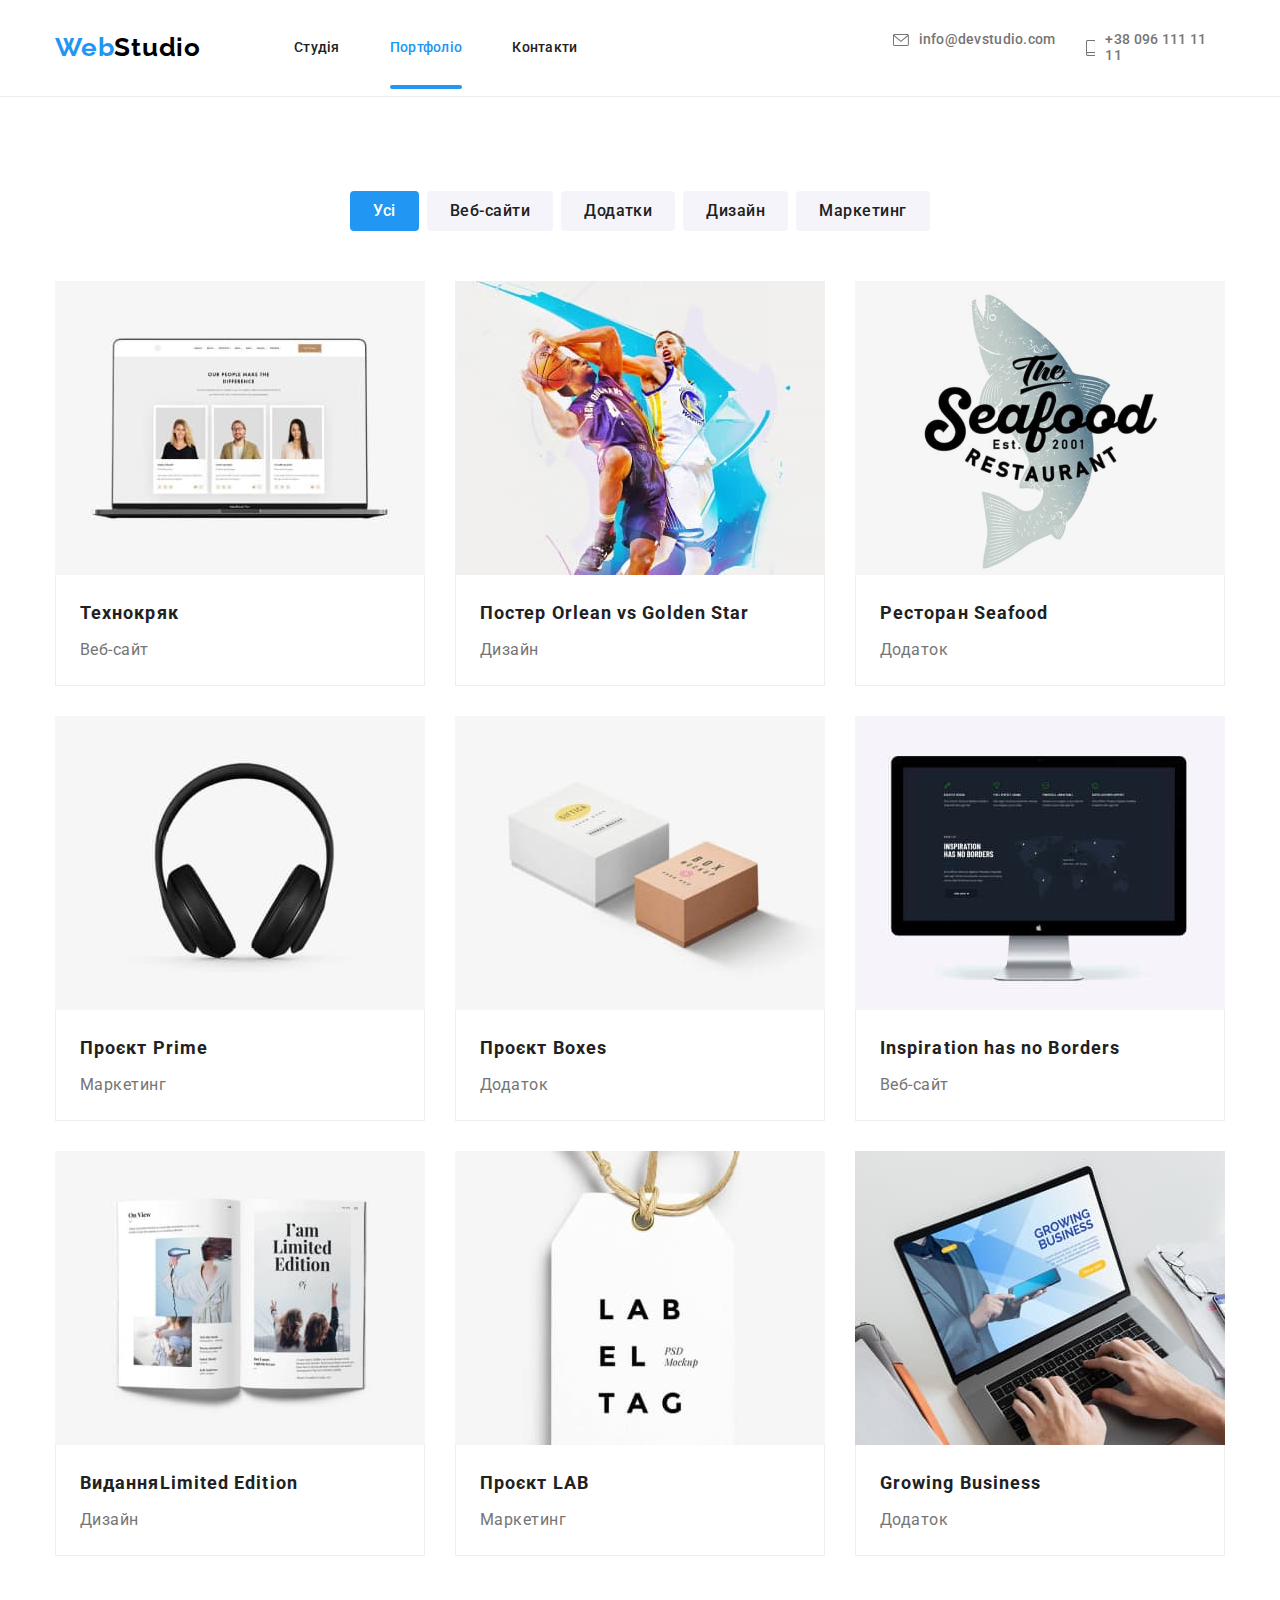
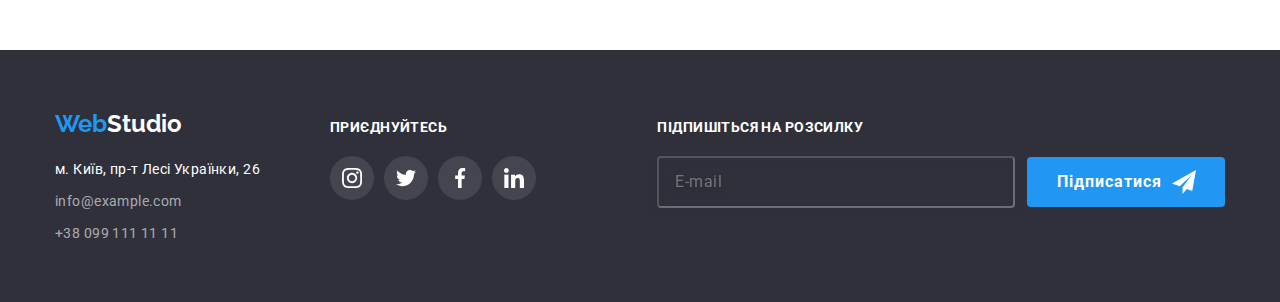
==== commit 9e5134d5: "Поправив. Залишився скролл на боди." ====
--- a/portfolio.html
+++ b/portfolio.html
@@ -5,6 +5,7 @@
   <meta charset="UTF-8" />
   <meta http-equiv="X-UA-Compatible" content="IE=edge" />
   <meta name="viewport" content="width=device-width, initial-scale=1.0" />
+  <meta name="description" content="Приклади робіт компанії">
   <title>Портфолио</title>
   <link rel="preconnect" href="https://fonts.googleapis.com" />
   <link rel="preconnect" href="https://fonts.gstatic.com" crossorigin />
@@ -32,39 +33,41 @@
             </li>
             <li class="header__menu-item"><a href="./portfolio.html"
                 class="header__menu-link header__menu-link--current">Портфоліо</a></li>
-            <li class="header__menu-item"><a href="" class="header__menu-link">Контакти</a></li>
+            <li class="header__menu-item"><a href="#" class="header__menu-link">Контакти</a></li>
           </ul>
         </nav>
-        <ul class="header__contacts">
-          <li class="header__contacts-item">
-            <a href="mailto:info@devstudio.com" class="header__contacts-mail"><svg class="header__contacts-icon"
-                width="16" height="12">
-                <use href="./images/sprites.svg#icon-envelope"></use>
-              </svg>
-              info@devstudio.com</a>
-          </li>
-          <li>
-            <a href="tel:+380961111111" class="header__contacts-tel">
-              <svg class="header__contacts-icon" width="10" height="16">
-                <use href="./images/sprites.svg#icon-smartphone"></use>
-              </svg>
-              +38 096 111 11 11</a>
-          </li>
-        </ul>
-        <ul class="header__socials">
-          <li class="header__socials-item">
-            <a href="" class="header__socials-link">Instagram</a>
-          </li>
-          <li class="header__socials-item">
-            <a href="" class="header__socials-link">Twitter</a>
-          </li>
-          <li class="header__socials-item">
-            <a href="" class="header__socials-link">Facebook</a>
-          </li>
-          <li class="header__socials-item">
-            <a href="" class="header__socials-link">LinkedIn</a>
-          </li>
-        </ul>
+        <div class="header__contacts-mobile">
+          <ul class="header__contacts">
+            <li class="header__contacts-item--mail">
+              <a href="mailto:info@devstudio.com" class="header__contacts-mail"><svg class="header__contacts-icon"
+                  width="16" height="12">
+                  <use href="./images/sprites.svg#icon-envelope"></use>
+                </svg>
+                info@devstudio.com</a>
+            </li>
+            <li class="header__contacts-item--tel">
+              <a href="tel:+380961111111" class="header__contacts-tel">
+                <svg class="header__contacts-icon" width="10" height="16">
+                  <use href="./images/sprites.svg#icon-smartphone"></use>
+                </svg>
+                +38 096 111 11 11</a>
+            </li>
+          </ul>
+          <ul class="header__socials">
+            <li class="header__socials-item">
+              <a href="#" class="header__socials-link">Instagram</a>
+            </li>
+            <li class="header__socials-item">
+              <a href="#" class="header__socials-link">Twitter</a>
+            </li>
+            <li class="header__socials-item">
+              <a href="#" class="header__socials-link">Facebook</a>
+            </li>
+            <li class="header__socials-item">
+              <a href="#" class="header__socials-link">LinkedIn</a>
+            </li>
+          </ul>
+        </div>
       </div>
     </div>
   </header>
@@ -89,7 +92,7 @@
         <!-- Примеры работ -->
         <ul class="portfolio__works-list">
           <li class="portfolio__works-item">
-            <a href="" class="portfolio__link-card">
+            <a href="#" class="portfolio__link-card">
               <div class="portfolio__card-overlate">
                 <img srcset="
                                           ./images/webphoto-desktop1x.jpg 370w,
@@ -113,7 +116,7 @@
             </a>
           </li>
           <li class="portfolio__works-item">
-            <a href="" class="portfolio__link-card">
+            <a href="#" class="portfolio__link-card">
               <div class="portfolio__card-overlate">
                 <img srcset="
                   ./images/poster-desktop1x.jpg 370w,
@@ -137,7 +140,7 @@
             </a>
           </li>
           <li class="portfolio__works-item">
-            <a href="" class="portfolio__link-card">
+            <a href="#" class="portfolio__link-card">
               <div class="portfolio__card-overlate">
                 <img srcset="
                   ./images/seafood-desktop1x.jpg 370w,
@@ -160,7 +163,7 @@
             </a>
           </li>
           <li class="portfolio__works-item">
-            <a href="" class="portfolio__link-card">
+            <a href="#" class="portfolio__link-card">
               <div class="portfolio__card-overlate">
                 <img srcset="
                   ./images/earphon-desktop1x.jpg 370w,
@@ -183,7 +186,7 @@
             </a>
           </li>
           <li class="portfolio__works-item">
-            <a href="" class="portfolio__link-card">
+            <a href="#" class="portfolio__link-card">
               <div class="portfolio__card-overlate">
                 <img srcset="
                   ./images/boxs-desktop1x.jpg 370w,
@@ -206,7 +209,7 @@
             </a>
           </li>
           <li class="portfolio__works-item">
-            <a href="" class="portfolio__link-card">
+            <a href="#" class="portfolio__link-card">
               <div class="portfolio__card-overlate">
                 <img srcset="
                   ./images/monitor-desktop1x.jpg 370w,
@@ -230,7 +233,7 @@
             </a>
           </li>
           <li class="portfolio__works-item">
-            <a href="" class="portfolio__link-card">
+            <a href="#" class="portfolio__link-card">
               <div class="portfolio__card-overlate">
                 <img srcset="
                   ./images/book-desktop1x.jpg 370w,
@@ -253,7 +256,7 @@
             </a>
           </li>
           <li class="portfolio__works-item">
-            <a href="" class="portfolio__link-card">
+            <a href="#" class="portfolio__link-card">
               <div class="portfolio__card-overlate">
                 <img srcset="
                   ./images/leib-desktop1x.jpg 370w,
@@ -276,7 +279,7 @@
             </a>
           </li>
           <li class="portfolio__works-item">
-            <a href="" class="portfolio__link-card">
+            <a href="#" class="portfolio__link-card">
               <div class="portfolio__card-overlate">
                 <img srcset="
                   ./images/netbook-desktop1x.jpg 370w,
@@ -323,13 +326,13 @@
       <div class="footer__networks">
         <p class="footer__networks-title">приєднуйтесь</p>
         <div class="footer__networks-list">
-          <a href="" class="footer__networks-login"><svg width="20" height="20">
+          <a href="#" class="footer__networks-login"><svg width="20" height="20">
               <use href="./images/sprites.svg#icon-instagram"></use>
-            </svg></a><a href="" class="footer__networks-login"><svg width="20" height="20">
+            </svg></a><a href="#" class="footer__networks-login"><svg width="20" height="20">
               <use href="./images/sprites.svg#icon-twitter"></use>
-            </svg></a><a href="" class="footer__networks-login"><svg width="20" height="20">
+            </svg></a><a href="#" class="footer__networks-login"><svg width="20" height="20">
               <use href="./images/sprites.svg#icon-facebook"></use>
-            </svg></a><a href="" class="footer__networks-login"><svg width="20" height="20">
+            </svg></a><a href="#" class="footer__networks-login"><svg width="20" height="20">
               <use href="./images/sprites.svg#icon-linkedin"></use>
             </svg></a>
         </div>
--- a/css/main.min.css
+++ b/css/main.min.css
@@ -1 +1 @@
-:root{--primary-transition-time: 250ms;--primary-cubic-bezier: cubic-bezier(0.4, 0, 0.2, 1);--hero-background-gradient: linear-gradient(to right, rgba(47, 48, 58, 0.4), rgba(47, 48, 58, 0.4));--primary-text-color: #757575;--border-header-color: #ececec;--logo-black-color: #000000;--accent-color: #2196f3;--accent-logo-color: aqua;--title-text-color: #212121;--bgc-hero-footer-color: #2f303a;--main-white-color: #ffffff;--btn-hero-color: #188ce8;--advantages-icon-color: rgba(245, 244, 250, 1);--specialism-text-bgc: rgba(47, 48, 58, 0.8);--cooperators-bgc: #f5f4fa;--cooperators-card-bgc: #ffffff;--cooperators-card-shadow: 0px 1px 3px rgba(0, 0, 0, 0.12), 0px 1px 1px rgba(0, 0, 0, 0.14), 0px 2px 1px rgba(0, 0, 0, 0.2);--cooperators-icon-bgc: #ffffff;--cooperators-icon-fill: #afb1b8;--cooperators-icon-bgc-hover: #2196f3;--cooperators-icon-fill-hover: #ffffff;--clients-border-color: #afb1b8;--clients-fill-color: #afb1b8;--address-footer-color: rgba(255, 255, 255, 0.6);--footer-networks-bgc: rgba(255, 255, 255, 0.1);--footer-input-border-color: rgba(255, 255, 255, 0.3);--footer-input-border-shadow: drop-shadow(0px 4px 4px rgba(0, 0, 0, 0.15));--footer-input-color: rgba(255, 255, 255, 0.6);--footer-button-hover-shadow: 0px 4px 4px rgba(0, 0, 0, 0.15);--btn-grey-color: #f5f4fa;--portfolio-button-current-color: #ffffff;--portfolio-button-hover-color: #ffffff;--portfolio-button-shadow: 0px 3px 1px rgba(0, 0, 0, 0.1), 0px 1px 2px rgba(0, 0, 0, 0.08), 0px 2px 2px rgba(0, 0, 0, 0.12);--portfolio-card-bgc: rgba(33, 150, 243, 0.9);--portfolio-card-hover-shadow: 0px 1px 1px rgba(0, 0, 0, 0.12), 0px 4px 4px rgba(0, 0, 0, 0.06), 1px 4px 6px rgba(0, 0, 0, 0.16);--backdrop-bgc: rgba(0, 0, 0, 0.2);--modal-shadow-color: 0px 1px 3px rgba(0, 0, 0, 0.12), 0px 1px 1px rgba(0, 0, 0, 0.14), 0px 2px 1px rgba(0, 0, 0, 0.2);--modal-border-color: rgba(33, 33, 33, 0.2);--modal-textarea-color: rgba(117, 117, 117, 0.5);--modal-btn-border-color: rgba(0, 0, 0, 0.1);--border-works-color: #eeeeee}body{color:var(--primary-text-color);font-family:Roboto,sans-serif}body.modal-open{overflow:hidden}input,textarea{cursor:pointer}ul,h1,h2,h3,h4,h5,h6,p{list-style:none;padding:0;margin:0}img{display:block;max-width:100%;height:auto;width:100%}.section{padding:60px 0}@media screen and (min-width: 1200px){.section{padding:94px 0}}.container{margin-left:auto;margin-right:auto;padding-right:15px;padding-left:15px;width:100%}@media screen and (min-width: 480px){.container{max-width:480px}}@media screen and (min-width: 768px){.container{max-width:768px}}@media screen and (min-width: 1200px){.container{max-width:1200px}}.button{display:inline-block;cursor:pointer;font-family:inherit;font-weight:500;font-size:16px;line-height:1.62;letter-spacing:.03em;text-align:center;border-radius:4px;border:1px solid rgba(0,0,0,0);color:var(--title-text-color--);background-color:var(--main-white-color)}.section-title{font-weight:700;font-size:28px;line-height:1.17;text-align:center;letter-spacing:.03em;color:var(--title-text-color)}@media screen and (min-width: 1200px){.section-title{font-size:36px}}.visually-hidden{position:absolute;width:1px;height:1px;margin:-1px;border:0;padding:0;white-space:nowrap;clip-path:inset(100%);clip:rect(0 0 0 0);overflow:hidden}.header{border-bottom-width:1px;border-bottom-style:solid;border-bottom-color:var(--border-header-color)}.header__container{display:flex;align-items:center}.header__navigation{display:flex;align-items:center}.header__logo{margin-right:87px;padding:16px 0;font-family:Raleway,sans-serif;font-weight:700;font-size:24px;line-height:1.17;text-decoration:none;letter-spacing:.03em;transition:color var(--primary-transition-time) var(--primary-cubic-bezier);color:var(--logo-black-color)}@media screen and (min-width: 768px){.header__logo{padding:26px 0}}@media screen and (min-width: 1200px){.header__logo{margin-right:93px;padding:24px 0 25px 0;font-size:26px;line-height:1.19}}.header__logo:hover,.header__logo:focus{color:var(--accent-logo-color)}.logo__forepart{color:var(--accent-color);transition:color var(--primary-transition-time) var(--primary-cubic-bezier)}.header__logo:hover .logo__forepart,.header__logo:focus .logo__forepart,.footer__link:hover .logo__forepart,.footer__link:focus .logo__forepart{color:var(--accent-logo-color)}@media screen and (min-width: 768px){.header__menu{display:flex;gap:50px}}.header__menu-link{display:block;position:relative;font-weight:500;font-size:40px;line-height:1.18;letter-spacing:.02em;text-decoration:none;color:var(--title-text-color);transition:color var(--primary-transition-time) var(--primary-cubic-bezier)}@media screen and (min-width: 768px){.header__menu-link{padding:32px 0;font-size:14px;line-height:1.14}}.header__menu-link:hover,.header__menu-link:focus{color:var(--accent-color)}.header__menu-link--current{color:var(--accent-color)}.header__menu-link--current::after{content:"";position:absolute;display:none;width:100%;height:4px;left:0;bottom:-1px;border-radius:2px;background-color:var(--accent-color)}@media screen and (min-width: 768px){.header__menu-link--current::after{display:block}}.header__menu-item:not(:last-child){padding-bottom:32px}@media screen and (min-width: 768px){.header__menu-item:not(:last-child){padding-bottom:0}}.header__contacts{display:flex;flex-direction:column-reverse;margin-top:302px}@media screen and (min-width: 768px){.header__contacts{display:inline-block;margin-top:0;margin-left:81px}}@media screen and (min-width: 1200px){.header__contacts{display:flex;flex-direction:row;gap:30px;margin-left:315px}}.header__contacts-mail,.header__contacts-tel{display:flex;font-weight:500;letter-spacing:.02em;text-decoration:none;align-items:center;color:var(--primary-text-color);transition:color var(--primary-transition-time) var(--primary-cubic-bezier)}.header__contacts-mail:hover,.header__contacts-mail:focus,.header__contacts-tel:hover,.header__contacts-tel:focus{color:var(--accent-color)}.header__contacts-tel{font-size:28px;line-height:1.18;text-align:end;padding-bottom:32px;color:var(--accent-color)}@media screen and (min-width: 423px){.header__contacts-tel{font-size:34px}}@media screen and (min-width: 768px){.header__contacts-tel{margin-top:0;padding-bottom:21px;font-size:12px;line-height:1.17;color:var(--primary-text-color)}}@media screen and (min-width: 1200px){.header__contacts-tel{padding:32px 0;font-size:14px;line-height:1.14}}.header__contacts-mail{font-size:24px;line-height:1.17;padding-bottom:64px}@media screen and (min-width: 768px){.header__contacts-mail{padding-top:21px;padding-bottom:0;margin-bottom:10px;font-size:12px}}@media screen and (min-width: 1200px){.header__contacts-mail{padding:32px 0;font-size:14px;line-height:1.14}}.header__contacts-icon{display:none;padding-top:0;padding-bottom:0;margin-right:10px;fill:currentColor;transition:fill var(--primary-transition-time) var(--primary-cubic-bezier)}@media screen and (min-width: 768px){.header__contacts-icon{display:block}}.header__contacts-icon:hover,.header__contacts-icon:focus{fill:currentColor}.header__mobile-button{display:inline-flex;position:absolute;top:10px;right:15px;width:40px;height:40px;margin:0;padding:0;border:none;background-color:rgba(0,0,0,0);z-index:1}@media screen and (min-width: 768px){.header__mobile-button{display:none}.header__mobile-button:hover{fill:var(--accent-color)}}.header__icon-cross{display:none}.header__mobile-button.is-open .header__icon-cross{display:block}.header__mobile-button.is-open .header__icon-menu{display:none}.header__mobile-menu{display:flex}@media screen and (max-width: 767px){.header__mobile-menu{display:none;position:absolute;top:0;left:0;width:100%;height:100%;padding:48px 83px 48px 40px;overflow-y:scroll;background-color:var(--main-white-color)}.header__mobile-menu.is-open{display:block}}@media screen and (max-width: 767px)and (min-width: 768px){.header__mobile-menu.is-open{display:flex}}.header__socials{display:flex;flex-wrap:wrap}@media screen and (min-width: 768px){.header__socials{display:none}}.header__socials-link{display:inline;padding:10px 0;text-decoration:none;font-weight:500;font-size:12px;line-height:1.18;color:var(--accent-color)}@media screen and (min-width: 470px){.header__socials-link{font-weight:500;font-size:18px;line-height:1.22}}.header__socials-item:not(:first-child){margin-left:10px}.header__socials-item:not(:last-child):after{content:"";border-left:1px solid var(--modal-border-color);margin-left:5px;color:var(--modal-border-color)}@media screen and (min-width: 470px){.header__socials-item:not(:last-child):after{margin-left:10px}}@media screen and (min-width: 768px){.header__socials-item:not(:last-child):after{display:none}}.hero{height:400px;margin-left:auto;margin-right:auto;background-color:var(--bgc-hero-footer-color);background-image:var(--hero-background-gradient),url("../images/hero-bg-mobile1x.jpg");background-size:cover;background-repeat:no-repeat;background-position:center;text-align:center;padding:118px 0}@media(min-device-pixel-ratio: 2),(min-resolution: 192dpi),(min-resolution: 2dppx){.hero{background-image:var(--hero-background-gradient),url("../images/hero-bg-mobile2x.jpg")}}@media screen and (min-width: 768px){.hero{max-width:768px;background-image:var(--hero-background-gradient),url("../images/hero-bg-tablet1x.jpg")}}@media screen and (min-width: 768px)and (min-device-pixel-ratio: 2),screen and (min-width: 768px)and (min-resolution: 192dpi),screen and (min-width: 768px)and (min-resolution: 2dppx){.hero{background-image:var(--hero-background-gradient),url("../images/hero-bg-tablet2x.jpg")}}@media screen and (min-width: 1200px){.hero{max-width:1600px;height:600px;padding:200px 0;background-image:var(--hero-background-gradient),url("../images/hero-bg-desktop1x.jpg")}}@media screen and (min-width: 1200px)and (min-device-pixel-ratio: 2),screen and (min-width: 1200px)and (min-resolution: 192dpi),screen and (min-width: 1200px)and (min-resolution: 2dppx){.hero{background-image:var(--hero-background-gradient),url("../images/hero-bg-desktop2x.jpg")}}.hero__container{max-width:360px}@media screen and (min-width: 1200px){.hero__container{max-width:696px}}.hero__title{color:var(--main-white-color);font-weight:900;font-size:26px;line-height:1.62;letter-spacing:.06em;text-transform:uppercase;margin-bottom:30px}@media screen and (min-width: 1200px){.hero__title{font-size:44px;line-height:1.36}}.hero .hero__button{padding:10px 32px;font-weight:700;font-size:16px;line-height:1.88;letter-spacing:.06em;align-items:center;color:var(--main-white-color);background-color:var(--accent-color);transition:color var(--primary-transition-time) var(--primary-cubic-bezier),color var(--primary-transition-time) var(--primary-cubic-bezier)}.hero .hero__button:hover,.hero .hero__button:focus{color:var(--main-white-color);background-color:var(--btn-hero-color)}.advantages__list{display:flex;flex-wrap:wrap;gap:30px}.advantages__item{width:100%}@media screen and (min-width: 768px){.advantages__item{width:calc((100% - 30px)/2)}}@media screen and (min-width: 1200px){.advantages__item{width:calc((100% - 90px)/4)}}.advantages__icon{display:flex;background-color:var(--advantages-icon-color);height:120px;border-radius:4px;align-items:center;justify-content:center;margin-bottom:30px}.advantages__img{align-self:center}.advantages__title{color:var(--title-text-color);font-weight:700;font-size:14px;line-height:1.14;text-transform:uppercase;letter-spacing:.03em;margin-bottom:10px;text-align:center}@media screen and (min-width: 768px){.advantages__title{text-align:start}}.advantages__description{font-weight:400;font-size:14px;line-height:1.71;letter-spacing:.03em}.specialism{display:none;padding-top:0}@media screen and (min-width: 1200px){.specialism{display:block}}.specialism__title{margin-bottom:50px}.specialism__list{display:flex;gap:30px}.specialism__item{position:relative}.specialism__text{display:flex;position:absolute;width:100%;height:70px;bottom:0px;font-style:normal;font-weight:700;font-size:14px;line-height:1.14;letter-spacing:.03em;text-transform:uppercase;align-items:center;justify-content:center;color:var(--main-white-color);background-color:var(--specialism-text-bgc)}.cooperators{background-color:var(--cooperators-bgc)}.cooperators__title{margin-bottom:30px}@media screen and (min-width: 1200px){.cooperators__title{margin-bottom:50px}}.cooperators__list{display:flex;gap:30px;flex-wrap:wrap}.cooperators__item{width:100%;background-color:var(--main-white-color);box-shadow:var(--cooperators-card-shadow);border-radius:0px 0px 4px 4px}@media screen and (min-width: 768px){.cooperators__item{width:calc((100% - 30px)/2)}}@media screen and (min-width: 1200px){.cooperators__item{width:calc((100% - 90px)/4)}}.cooperators__card{padding:30px 0 24px 0;text-align:center}@media screen and (min-width: 1200px){.cooperators__card{padding:30px 32px}}.cooperators__name{color:var(--title-text-color);font-weight:500;font-size:16px;line-height:1.19;letter-spacing:.03em;margin-bottom:10px}.cooperators__post{font-weight:400;font-size:16px;line-height:1.9;letter-spacing:.03em;margin-bottom:16px}.cooperators__networks{display:inline-flex;gap:10px}.cooperators__link{display:flex;width:44px;height:44px;border-radius:44px;align-items:center;justify-content:center;background-color:var(--cooperators-icon-bgc);fill:var(--cooperators-icon-fill);transition:fill var(--primary-transition-time) var(--primary-cubic-bezier),background-color var(--primary-transition-time) var(--primary-cubic-bezier)}.cooperators__link:hover,.cooperators__link:focus{background-color:var(--cooperators-icon-bgc-hover);fill:var(--cooperators-icon-fill-hover)}.clients__list{display:flex;flex-wrap:wrap;margin-top:30px;gap:30px;justify-content:center}.clients__item{width:calc((100% - 30px)/2)}@media screen and (min-width: 480px){.clients__item{width:210px}}@media screen and (min-width: 768px){.clients__item{width:calc((100% - 60px)/3)}}@media screen and (min-width: 1200px){.clients__item{width:calc((100% - 150px)/6)}}.clients__link{display:flex;height:92px;border:1px solid var(--clients-border-color);border-radius:4px;fill:var(--clients-fill-color);align-items:center;justify-content:center;transition:fill var(--primary-transition-time) var(--primary-cubic-bezier),border var(--primary-transition-time) var(--primary-cubic-bezier)}.clients__link:hover,.clients__link:focus{fill:var(--accent-color);border:1px solid var(--accent-color)}.backdrop{position:fixed;top:0;left:0;width:100%;height:100%;z-index:1;background-color:var(--backdrop-bgc);transition:opacity var(--primary-transition-time) var(--primary-cubic-bezier)}.backdrop.is-hidden{opacity:0;pointer-events:none}.modal{position:absolute;width:calc(100% - 30px);max-width:450px;height:609px;top:50%;left:50%;padding:40px;overflow-y:scroll;transform:translate(-50%, -50%) scale(1);transition:transform var(--primary-transition-time) var(--primary-cubic-bezier);border-radius:4px;box-shadow:var(--modal-shadow-color);background-color:var(--main-white-color)}@media screen and (min-width: 1200px){.modal{max-width:528px;height:581px}}.backdrop.is-hidden .modal{transform:translate(-50%, -50%) scale(1.1)}.modal__btn-modal{position:absolute;display:flex;width:30px;height:30px;right:8px;top:8px;border-radius:50%;align-items:center;cursor:pointer;background-color:var(--main-white-color);border:1px solid var(--modal-btn-border-color)}.modal__icon-close{width:18px;height:18px;fill:var(--logo-black-color);transition:fill var(--primary-transition-time) var(--primary-cubic-bezier)}.modal__title{margin-bottom:12px;font-weight:700;font-size:20px;line-height:1.5;text-align:center;letter-spacing:.03em;color:var(--title-text-color)}@media screen and (min-width: 1200px){.modal__title{line-height:1.15}}.modal__form{width:100%;height:100%}.modal__user-contacts{position:relative;display:flex;flex-direction:column;font-weight:400;font-size:12px;line-height:1.17;letter-spacing:.01em}.modal__icon{position:absolute;top:11px;left:12px;width:18px;height:18px;transform:translateY(100%);transition:fill var(--primary-transition-time) var(--primary-cubic-bezier)}.modal__input{height:40px;padding-left:42px;margin-top:4px;outline:none;border:1px solid var(--modal-border-color);border-radius:4px;transition:border-color var(--primary-transition-time) var(--primary-cubic-bezier)}.modal__textarea{height:120px;margin-top:4px;padding:12px 16px;resize:none;outline:none;font-weight:400;font-size:14px;line-height:1.14;letter-spacing:.01em;color:var(--modal-textarea-color);border:1px solid var(--modal-border-color);border-radius:4px;transition:border-color var(--primary-transition-time) var(--primary-cubic-bezier)}.modal__icon{position:absolute;top:11px;left:12px;width:18px;height:18px;transform:translateY(100%);transition:fill var(--primary-transition-time) var(--primary-cubic-bezier)}.modal__input{height:40px;padding-left:42px;margin-top:4px;outline:none;border:1px solid var(--modal-border-color);border-radius:4px;transition:border-color var(--primary-transition-time) var(--primary-cubic-bezier)}.modal__textarea{height:120px;margin-top:4px;padding:12px 16px;resize:none;outline:none;font-weight:400;font-size:14px;line-height:1.14;letter-spacing:.01em;color:var(--modal-textarea-color);border:1px solid var(--modal-border-color);border-radius:4px;transition:border-color var(--primary-transition-time) var(--primary-cubic-bezier)}@media screen and (min-width: 1200px){.modal__textarea{font-size:12px;line-height:1.17}}.modal__agreement{display:inline-block;padding:0;margin-top:20px;text-align:center;font-weight:400;font-size:12px;line-height:1.17;letter-spacing:.03em}@media screen and (min-width: 1200px){.modal__agreement{margin-left:12px;font-size:14px;line-height:1.71}}.modal__agreement-link{color:var(--accent-color)}.modal__checkbox{display:inline-block;width:1px;height:1px;margin:-1px;border:0;padding:0;white-space:nowrap;clip-path:inset(100%);clip:rect(0 0 0 0);overflow:hidden}.modal__icon-checkbox{display:inline-block;width:16px;height:15px;margin-right:8px;border:1px solid var(--logo-black-color);border-radius:2px;vertical-align:text-top;transition:border-color var(--primary-transition-time) var(--primary-cubic-bezier)}.modal__btn-modal:hover .modal__icon-close,.modal__btn-modal:focus .modal__icon-close{fill:var(--accent-color)}.modal__user-contacts:not(:first-child){margin-top:10px}.modal__user-contacts:focus-within>.modal__input,.modal__user-contacts:focus-within>.modal__textarea{border-color:var(--accent-color);color:var(--logo-black-color)}.modal__user-contacts:focus-within>.modal__icon{fill:var(--accent-color)}.modal__checkbox:checked+.modal__icon-checkbox{background-color:var(--accent-color);border:1px solid var(--accent-color)}.modal__checkbox:focus+.modal__icon-checkbox{border-color:var(--accent-color)}.modal__button-submit{display:block;margin-top:30px;margin-left:auto;margin-right:auto;padding:10px 55px 10px 56px;font-weight:700;font-size:16px;line-height:1.88;align-items:center;text-align:center;letter-spacing:.06em;color:var(--main-white-color);background-color:var(--accent-color);border:1px solid rgba(0,0,0,0);border-radius:4px;transition:background-color var(--primary-transition-time) var(--primary-cubic-bezier),box-shadow var(--primary-transition-time) var(--primary-cubic-bezier)}.modal__button-submit:hover,.modal__button-submit:focus{background-color:var(--btn-hero-color);box-shadow:0px 4px 4px rgba(0,0,0,.15)}.portfolio__menu{display:flex;flex-wrap:wrap;gap:8px}@media screen and (min-width: 480px){.portfolio__menu{justify-content:center}}@media screen and (min-width: 768px){.portfolio__menu{flex-wrap:nowrap}}.portfolio__menu-button{padding:6px 22px;transition:color var(--primary-transition-time) var(--primary-cubic-bezier),background-color var(--primary-transition-time) var(--primary-cubic-bezier),box-shadow var(--primary-transition-time) var(--primary-cubic-bezier);color:var(--title-text-color);background-color:var(--btn-grey-color)}.portfolio__menu-button--current{color:var(--portfolio-button-current-color);background-color:var(--accent-color)}.portfolio__menu-button:hover,.portfolio__menu-button:focus{color:var(--portfolio-button-hover-color);background-color:var(--accent-color);box-shadow:var(--portfolio-button-shadow)}.portfolio__works-list{display:flex;flex-wrap:wrap;gap:30px;margin-top:40px;justify-content:center}@media screen and (min-width: 768px){.portfolio__works-list{margin-top:30px;justify-content:left}}@media screen and (min-width: 1200px){.portfolio__works-list{margin-top:50px}}@media screen and (min-width: 768px){.portfolio__works-item{width:calc((100% - 30px)/2)}}@media screen and (min-width: 1200px){.portfolio__works-item{width:calc((100% - 60px)/3)}}.portfolio__link-card{display:flex;flex-direction:column;height:100%;text-decoration:none;transition:box-shadow var(--primary-transition-time) var(--primary-cubic-bezier)}.portfolio__card-overlate{position:relative;overflow:hidden}.portfolio__link-card:hover,.portfolio__link-card:focus{box-shadow:var(--portfolio-card-hover-shadow)}.portfolio__card-description{display:block;padding:20px 24px;flex-grow:1;border-width:0 1px 1px;border-style:solid;border-color:var(--border-works-color)}@media screen and (min-width: 768px)and (max-width: 1199px){.portfolio__card-description{padding:20px 24px 56px 24px}}.portfolio__card-title{margin-bottom:4px;font-weight:700;font-size:18px;line-height:2;letter-spacing:.06em;color:var(--title-text-color)}.portfolio__card-name{font-weight:400;font-size:16px;line-height:1.88;text-decoration:none;letter-spacing:.03em;color:var(--primary-text-color)}.portfolio__card-text{position:absolute;display:block;padding:77px 24px;top:0;left:0;width:100%;height:100%;font-style:normal;font-weight:400;font-size:18px;line-height:1.56;letter-spacing:.03em;transform:translateY(101%);transition:transform var(--primary-transition-time) var(--primary-cubic-bezier);color:var(--main-white-color);background-color:var(--portfolio-card-bgc)}@media screen and (min-width: 768px){.portfolio__card-text{padding:49px 24px 77px 24px}}@media screen and (min-width: 1200px){.portfolio__card-text{padding:49px 24px}}.portfolio__link-card:hover .portfolio__card-text,.portfolio__link-card:focus .portfolio__card-text{transform:translateY(0)}.footer{height:603px;padding-top:60px;padding-bottom:60px;background-color:var(--bgc-hero-footer-color)}@media screen and (min-width: 768px){.footer{height:463px}}@media screen and (min-width: 1200px){.footer{height:252px}}.footer__container{text-align:center}@media screen and (min-width: 768px){.footer__container{display:flex;flex-wrap:wrap;align-items:baseline;justify-content:center}}@media screen and (min-width: 1200px){.footer__container{display:flex;flex-wrap:wrap;align-items:baseline;text-align:start}}.footer__address-list{display:block;margin-bottom:60px;font-style:normal;font-weight:400;font-size:14px;line-height:1.71;letter-spacing:.03em;text-decoration:none;color:var(--main-white-color)}@media screen and (min-width: 1200px){.footer__address-list{margin-bottom:0}}.footer__link{display:block;margin-bottom:20px;margin-bottom:20px;font-family:Raleway,sans-serif;font-weight:700;font-size:24px;line-height:1.17;text-decoration:none;color:var(--main-white-color);transition:color var(--primary-transition-time) var(--primary-cubic-bezier)}.footer__link:hover,.footer__link:focus{color:var(--accent-logo-color)}.footer__address-item:not(:last-child){margin-bottom:8px}.footer__address-item--grey,.footer__address-item--grey{color:var(--address-footer-color);text-decoration:none;transition:color var(--primary-transition-time) var(--primary-cubic-bezier)}.footer__address-item--grey:hover,.footer__address-item--grey:focus,.footer__address-item--grey:hover,.footer__address-item--grey:focus{color:var(--accent-color)}.footer__networks{height:80px;margin-bottom:60px}@media screen and (min-width: 768px){.footer__networks{margin-left:165px;margin-bottom:102px}}@media screen and (min-width: 1200px){.footer__networks{margin-left:70px;margin-bottom:0}}.footer__networks-title{margin-bottom:20px;font-weight:700;font-size:14px;line-height:1.14;letter-spacing:.03em;text-transform:uppercase;color:var(--main-white-color)}.footer__networks-list{display:flex;gap:10px;justify-content:center}.footer__networks-login{display:flex;width:44px;height:44px;border-radius:44px;align-items:center;justify-content:center;background-color:var(--footer-networks-bgc);fill:var(--main-white-color);transition:background-color var(--primary-transition-time) var(--primary-cubic-bezier)}.footer__networks-login:hover,.footer__networks-login:focus{background-color:var(--accent-color)}@media screen and (min-width: 1200px){.footer__subscribe{margin-left:auto}}.footer__subscribe-icon{width:24px;height:24px;margin-left:10px;text-align:center}.footer__subscribe-form{width:100%;height:50px}@media screen and (min-width: 1200px){.footer__subscribe-form{display:flex;align-items:baseline;justify-content:center}}.footer__subscribe-label{margin-bottom:20px;font-weight:700;font-size:14px;line-height:1.14;letter-spacing:.03em;text-transform:uppercase;color:var(--main-white-color)}.footer__subscribe-input{display:inline-block;width:100%;max-width:358px;padding:14px 16px 14px 16px;margin-bottom:20px;font-weight:400;font-size:16px;line-height:1.25;align-items:center;letter-spacing:.03em;outline:none;border-color:var(--footer-input-border-color);filter:var(--footer-input-border-shadow);border-radius:4px;transition:button-color var(--primary-transition-time) var(--primary-cubic-bezier);color:var(--footer-input-color);background-color:rgba(0,0,0,0)}@media screen and (min-width: 480px){.footer__subscribe-input{width:358px}}@media screen and (min-width: 768px){.footer__subscribe-input{display:block}}.footer__subscribe-input:focus{border-color:var(--accent-color)}.footer__subscribe-button{display:inline-flex;padding:9px 28px 9px 29px;font-weight:700;font-size:16px;line-height:1.88;letter-spacing:.06em;align-items:center;border-radius:4px;border:1px solid rgba(0,0,0,0);color:var(--main-white-color);background-color:var(--accent-color);transition:background-color var(--primary-transition-time) var(--primary-cubic-bezier),box-shadow var(--primary-transition-time) var(--primary-cubic-bezier)}@media screen and (min-width: 1200px){.footer__subscribe-button{margin-left:12px}}.footer__subscribe-button:hover,.footer__subscribe-button:focus{background-color:var(--btn-hero-color);box-shadow:var(--footer-button-hover-shadow)}/*# sourceMappingURL=main.min.css.map */+:root{--primary-transition-time: 250ms;--primary-cubic-bezier: cubic-bezier(0.4, 0, 0.2, 1);--hero-background-gradient: linear-gradient(to right, rgba(47, 48, 58, 0.4), rgba(47, 48, 58, 0.4));--primary-text-color: #757575;--border-header-color: #ececec;--logo-black-color: #000000;--accent-color: #2196f3;--accent-logo-color: aqua;--title-text-color: #212121;--bgc-hero-footer-color: #2f303a;--main-white-color: #ffffff;--btn-hero-color: #188ce8;--advantages-icon-color: rgba(245, 244, 250, 1);--specialism-text-bgc: rgba(47, 48, 58, 0.8);--cooperators-bgc: #f5f4fa;--cooperators-card-bgc: #ffffff;--cooperators-card-shadow: 0px 1px 3px rgba(0, 0, 0, 0.12), 0px 1px 1px rgba(0, 0, 0, 0.14), 0px 2px 1px rgba(0, 0, 0, 0.2);--cooperators-icon-bgc: #ffffff;--cooperators-icon-fill: #afb1b8;--cooperators-icon-bgc-hover: #2196f3;--cooperators-icon-fill-hover: #ffffff;--clients-border-color: #afb1b8;--clients-fill-color: #afb1b8;--address-footer-color: rgba(255, 255, 255, 0.6);--footer-networks-bgc: rgba(255, 255, 255, 0.1);--footer-input-border-color: rgba(255, 255, 255, 0.3);--footer-input-border-shadow: drop-shadow(0px 4px 4px rgba(0, 0, 0, 0.15));--footer-input-color: rgba(255, 255, 255, 0.6);--footer-button-hover-shadow: 0px 4px 4px rgba(0, 0, 0, 0.15);--btn-grey-color: #f5f4fa;--portfolio-button-current-color: #ffffff;--portfolio-button-hover-color: #ffffff;--portfolio-button-shadow: 0px 3px 1px rgba(0, 0, 0, 0.1), 0px 1px 2px rgba(0, 0, 0, 0.08), 0px 2px 2px rgba(0, 0, 0, 0.12);--portfolio-card-bgc: rgba(33, 150, 243, 0.9);--portfolio-card-hover-shadow: 0px 1px 1px rgba(0, 0, 0, 0.12), 0px 4px 4px rgba(0, 0, 0, 0.06), 1px 4px 6px rgba(0, 0, 0, 0.16);--backdrop-bgc: rgba(0, 0, 0, 0.2);--modal-shadow-color: 0px 1px 3px rgba(0, 0, 0, 0.12), 0px 1px 1px rgba(0, 0, 0, 0.14), 0px 2px 1px rgba(0, 0, 0, 0.2);--modal-border-color: rgba(33, 33, 33, 0.2);--modal-textarea-color: rgba(117, 117, 117, 0.5);--modal-btn-border-color: rgba(0, 0, 0, 0.1);--border-works-color: #eeeeee}body{color:var(--primary-text-color);font-family:Roboto,sans-serif}body.modal-open{overflow:hidden}input,textarea{cursor:pointer}ul,h1,h2,h3,h4,h5,h6,p{list-style:none;padding:0;margin:0}img{display:block;max-width:100%;height:auto;width:100%}.section{padding:60px 0}@media screen and (min-width: 1200px){.section{padding:94px 0}}.container{margin-left:auto;margin-right:auto;padding-right:15px;padding-left:15px;width:100%}@media screen and (min-width: 480px){.container{max-width:480px}}@media screen and (min-width: 768px){.container{max-width:768px}}@media screen and (min-width: 1200px){.container{max-width:1200px}}.button{display:inline-block;cursor:pointer;font-family:inherit;font-weight:500;font-size:16px;line-height:1.62;letter-spacing:.03em;text-align:center;border-radius:4px;border:1px solid rgba(0,0,0,0);color:var(--title-text-color--);background-color:var(--main-white-color)}.section-title{font-weight:700;font-size:28px;line-height:1.17;text-align:center;letter-spacing:.03em;color:var(--title-text-color)}@media screen and (min-width: 1200px){.section-title{font-size:36px}}.visually-hidden{position:absolute;width:1px;height:1px;margin:-1px;border:0;padding:0;white-space:nowrap;clip-path:inset(100%);clip:rect(0 0 0 0);overflow:hidden}.header{border-bottom-width:1px;border-bottom-style:solid;border-bottom-color:var(--border-header-color)}.header__container{display:flex;align-items:center}.header__navigation{display:flex;align-items:center}.header__contacts-mobile{display:flex;flex-direction:column;margin-top:auto}.header__logo{margin-right:87px;padding:16px 0;font-family:Raleway,sans-serif;font-weight:700;font-size:24px;line-height:1.17;text-decoration:none;letter-spacing:.03em;transition:color var(--primary-transition-time) var(--primary-cubic-bezier);color:var(--logo-black-color)}@media screen and (min-width: 768px){.header__logo{padding:26px 0}}@media screen and (min-width: 1200px){.header__logo{margin-right:93px;padding:24px 0 25px 0;font-size:26px;line-height:1.19}}.header__logo:hover,.header__logo:focus{color:var(--accent-logo-color)}.logo__forepart{color:var(--accent-color);transition:color var(--primary-transition-time) var(--primary-cubic-bezier)}.header__logo:hover .logo__forepart,.header__logo:focus .logo__forepart,.footer__link:hover .logo__forepart,.footer__link:focus .logo__forepart{color:var(--accent-logo-color)}@media screen and (min-width: 768px){.header__menu{display:flex;gap:50px}}.header__menu-link{display:block;position:relative;font-weight:500;font-size:40px;line-height:1.18;letter-spacing:.02em;text-decoration:none;color:var(--title-text-color);transition:color var(--primary-transition-time) var(--primary-cubic-bezier)}@media screen and (min-width: 768px){.header__menu-link{padding:32px 0;font-size:14px;line-height:1.14}}.header__menu-link:hover,.header__menu-link:focus{color:var(--accent-color)}.header__menu-link--current{color:var(--accent-color)}.header__menu-link--current::after{content:"";position:absolute;display:none;width:100%;height:4px;left:0;bottom:-2px;border-radius:2px;background-color:var(--accent-color)}@media screen and (min-width: 768px){.header__menu-link--current::after{display:block}}@media screen and (min-width: 1200px){.header__menu-link--current::after{bottom:-1px}}.header__menu-item:not(:last-child){margin-bottom:32px}@media screen and (min-width: 768px){.header__menu-item:not(:last-child){margin-bottom:0}}.header__contacts{display:flex;flex-direction:column-reverse;margin-bottom:64px}@media screen and (min-width: 768px){.header__contacts{display:inline-block;margin-bottom:0;margin-left:81px}}@media screen and (min-width: 1200px){.header__contacts{display:flex;flex-direction:row;gap:30px;margin-left:315px}}.header__contacts-item--mail{margin-bottom:10px}@media screen and (min-width: 1200px){.header__contacts-item--mail{margin-bottom:0px}}.header__contacts-mail,.header__contacts-tel{display:flex;font-weight:500;letter-spacing:.02em;text-decoration:none;align-items:center;color:var(--primary-text-color);transition:color var(--primary-transition-time) var(--primary-cubic-bezier)}.header__contacts-mail:hover,.header__contacts-mail:focus,.header__contacts-tel:hover,.header__contacts-tel:focus{color:var(--accent-color)}.header__contacts-tel{font-size:34px;line-height:1.18;padding-bottom:32px;color:var(--accent-color)}@media screen and (min-width: 768px){.header__contacts-tel{margin-top:0;padding-bottom:21px;font-size:12px;line-height:1.17;color:var(--primary-text-color)}}@media screen and (min-width: 1200px){.header__contacts-tel{padding:32px 0;font-size:14px;line-height:1.14}}.header__contacts-mail{font-size:24px;line-height:1.17}@media screen and (min-width: 768px){.header__contacts-mail{padding-top:21px;font-size:12px}}@media screen and (min-width: 1200px){.header__contacts-mail{padding:32px 0;font-size:14px;line-height:1.14}}.header__contacts-icon{display:none;padding-top:0;padding-bottom:0;margin-right:10px;fill:currentColor;transition:fill var(--primary-transition-time) var(--primary-cubic-bezier)}@media screen and (min-width: 768px){.header__contacts-icon{display:block}}.header__contacts-icon:hover,.header__contacts-icon:focus{fill:currentColor}.header__mobile-button{display:inline-flex;position:absolute;top:10px;right:15px;width:40px;height:40px;margin:0;padding:0;border:none;background-color:rgba(0,0,0,0);z-index:1;fill:var(--title-text-color);transition:fill var(--primary-transition-time) var(--primary-cubic-bezier)}@media screen and (min-width: 768px){.header__mobile-button{display:none}}.header__mobile-button:hover,.header__mobile-button:focus{fill:var(--accent-color)}.header__icon-cross{display:none}.header__mobile-button.is-open .header__icon-cross{display:block}.header__mobile-button.is-open .header__icon-menu{display:none}.header__mobile-menu{display:flex}@media screen and (max-width: 767px){.header__mobile-menu{position:fixed;top:0;left:0;width:100%;height:100%;padding:48px 83px 48px 40px;overflow-y:scroll;flex-direction:column;background-color:var(--main-white-color);transform:translateX(-100%);transition:transform var(--primary-transition-time) var(--primary-cubic-bezier)}.header__mobile-menu.is-open{transform:translateX(0)}}.header__socials{display:flex;flex-wrap:wrap;gap:10px}@media screen and (min-width: 768px){.header__socials{display:none}}.header__socials-link{display:inline;text-decoration:none;font-weight:500;font-size:18px;line-height:1.22;color:var(--accent-color)}.header__socials-item:not(:last-child):after{content:"";border-left:1px solid var(--modal-border-color);margin-left:10px;color:var(--modal-border-color)}@media screen and (min-width: 768px){.header__socials-item:not(:last-child):after{display:none}}.hero{height:400px;margin-left:auto;margin-right:auto;background-color:var(--bgc-hero-footer-color);background-image:var(--hero-background-gradient),url("../images/hero-bg-mobile1x.jpg");background-size:cover;background-repeat:no-repeat;background-position:center;text-align:center;padding:118px 0}@media(min-device-pixel-ratio: 2),(min-resolution: 192dpi),(min-resolution: 2dppx){.hero{background-image:var(--hero-background-gradient),url("../images/hero-bg-mobile2x.jpg")}}@media screen and (min-width: 768px){.hero{max-width:768px;background-image:var(--hero-background-gradient),url("../images/hero-bg-tablet1x.jpg")}}@media screen and (min-width: 768px)and (min-device-pixel-ratio: 2),screen and (min-width: 768px)and (min-resolution: 192dpi),screen and (min-width: 768px)and (min-resolution: 2dppx){.hero{background-image:var(--hero-background-gradient),url("../images/hero-bg-tablet2x.jpg")}}@media screen and (min-width: 1200px){.hero{max-width:1600px;height:600px;padding:200px 0;background-image:var(--hero-background-gradient),url("../images/hero-bg-desktop1x.jpg")}}@media screen and (min-width: 1200px)and (min-device-pixel-ratio: 2),screen and (min-width: 1200px)and (min-resolution: 192dpi),screen and (min-width: 1200px)and (min-resolution: 2dppx){.hero{background-image:var(--hero-background-gradient),url("../images/hero-bg-desktop2x.jpg")}}.hero__container{max-width:360px}@media screen and (min-width: 1200px){.hero__container{max-width:696px}}.hero__title{color:var(--main-white-color);font-weight:900;font-size:26px;line-height:1.62;letter-spacing:.06em;text-transform:uppercase;margin-bottom:30px}@media screen and (min-width: 1200px){.hero__title{font-size:44px;line-height:1.36}}.hero .hero__button{padding:10px 32px;font-weight:700;font-size:16px;line-height:1.88;letter-spacing:.06em;align-items:center;color:var(--main-white-color);background-color:var(--accent-color);transition:color var(--primary-transition-time) var(--primary-cubic-bezier),color var(--primary-transition-time) var(--primary-cubic-bezier)}.hero .hero__button:hover,.hero .hero__button:focus{color:var(--main-white-color);background-color:var(--btn-hero-color)}.advantages__list{display:flex;flex-wrap:wrap;gap:30px}.advantages__item{width:100%}@media screen and (min-width: 768px){.advantages__item{width:calc((100% - 30px)/2)}}@media screen and (min-width: 1200px){.advantages__item{width:calc((100% - 90px)/4)}}.advantages__icon{display:flex;background-color:var(--advantages-icon-color);height:120px;border-radius:4px;align-items:center;justify-content:center;margin-bottom:30px}.advantages__img{align-self:center}.advantages__title{color:var(--title-text-color);font-weight:700;font-size:14px;line-height:1.14;text-transform:uppercase;letter-spacing:.03em;margin-bottom:10px;text-align:center}@media screen and (min-width: 768px){.advantages__title{text-align:start}}.advantages__description{font-weight:400;font-size:14px;line-height:1.71;letter-spacing:.03em}.specialism{display:none;padding-top:0}@media screen and (min-width: 1200px){.specialism{display:block}}.specialism__title{margin-bottom:50px}.specialism__list{display:flex;gap:30px}.specialism__item{position:relative}.specialism__text{display:flex;position:absolute;width:100%;height:70px;bottom:0px;font-style:normal;font-weight:700;font-size:14px;line-height:1.14;letter-spacing:.03em;text-transform:uppercase;align-items:center;justify-content:center;color:var(--main-white-color);background-color:var(--specialism-text-bgc)}.cooperators{background-color:var(--cooperators-bgc)}.cooperators__title{margin-bottom:30px}@media screen and (min-width: 1200px){.cooperators__title{margin-bottom:50px}}.cooperators__list{display:flex;gap:30px;flex-wrap:wrap}.cooperators__item{width:100%;background-color:var(--main-white-color);box-shadow:var(--cooperators-card-shadow);border-radius:0px 0px 4px 4px}@media screen and (min-width: 768px){.cooperators__item{width:calc((100% - 30px)/2)}}@media screen and (min-width: 1200px){.cooperators__item{width:calc((100% - 90px)/4)}}.cooperators__card{padding:30px 0 24px 0;text-align:center}@media screen and (min-width: 1200px){.cooperators__card{padding:30px 32px}}.cooperators__name{color:var(--title-text-color);font-weight:500;font-size:16px;line-height:1.19;letter-spacing:.03em;margin-bottom:10px}.cooperators__post{font-weight:400;font-size:16px;line-height:1.9;letter-spacing:.03em;margin-bottom:16px}.cooperators__networks{display:inline-flex;gap:10px}.cooperators__link{display:flex;width:44px;height:44px;border-radius:44px;align-items:center;justify-content:center;background-color:var(--cooperators-icon-bgc);fill:var(--cooperators-icon-fill);transition:fill var(--primary-transition-time) var(--primary-cubic-bezier),background-color var(--primary-transition-time) var(--primary-cubic-bezier)}.cooperators__link:hover,.cooperators__link:focus{background-color:var(--cooperators-icon-bgc-hover);fill:var(--cooperators-icon-fill-hover)}.clients__title{margin-bottom:30px}.clients__list{display:flex;flex-wrap:wrap;gap:30px;justify-content:center}.clients__item{width:calc((100% - 30px)/2)}@media screen and (min-width: 480px){.clients__item{width:210px}}@media screen and (min-width: 768px){.clients__item{width:calc((100% - 60px)/3)}}@media screen and (min-width: 1200px){.clients__item{width:calc((100% - 150px)/6)}}.clients__link{display:flex;height:92px;border:1px solid var(--clients-border-color);border-radius:4px;fill:var(--clients-fill-color);align-items:center;justify-content:center;transition:fill var(--primary-transition-time) var(--primary-cubic-bezier),border var(--primary-transition-time) var(--primary-cubic-bezier)}.clients__link:hover,.clients__link:focus{fill:var(--accent-color);border:1px solid var(--accent-color)}.backdrop{position:fixed;top:0;left:0;width:100%;height:100%;padding:93px 15px;z-index:1;background-color:var(--backdrop-bgc);transition:opacity var(--primary-transition-time) var(--primary-cubic-bezier)}@media screen and (min-width: 768px){.backdrop{padding:0}}.backdrop.is-hidden{opacity:0;pointer-events:none}.modal{position:absolute;width:calc(100% - 30px);max-width:450px;height:609px;top:50%;left:50%;padding:40px;transform:translate(-50%, -50%) scale(1);transition:transform var(--primary-transition-time) var(--primary-cubic-bezier);border-radius:4px;box-shadow:var(--modal-shadow-color);background-color:var(--main-white-color)}@media screen and (min-width: 1200px){.modal{max-width:528px;height:581px}}.backdrop.is-hidden .modal{transform:translate(-50%, -50%) scale(1.1)}.modal__btn-modal{position:absolute;display:flex;width:30px;height:30px;right:8px;top:8px;border-radius:50%;align-items:center;cursor:pointer;background-color:var(--main-white-color);border:1px solid var(--modal-btn-border-color)}.modal__icon-close{width:18px;height:18px;fill:var(--logo-black-color);transition:fill var(--primary-transition-time) var(--primary-cubic-bezier)}.modal__title{margin-bottom:12px;font-weight:700;font-size:20px;line-height:1.5;text-align:center;letter-spacing:.03em;color:var(--title-text-color)}@media screen and (min-width: 1200px){.modal__title{line-height:1.15}}.modal__form{width:100%;height:100%}.modal__user-contacts{position:relative;display:flex;flex-direction:column;font-weight:400;font-size:12px;line-height:1.17;letter-spacing:.01em}.modal__icon{position:absolute;top:11px;left:12px;width:18px;height:18px;transform:translateY(100%);transition:fill var(--primary-transition-time) var(--primary-cubic-bezier)}.modal__input{height:40px;padding-left:42px;margin-top:4px;outline:none;border:1px solid var(--modal-border-color);border-radius:4px;transition:border-color var(--primary-transition-time) var(--primary-cubic-bezier)}.modal__textarea{height:120px;margin-top:4px;padding:12px 16px;resize:none;outline:none;font-weight:400;font-size:14px;line-height:1.14;letter-spacing:.01em;color:var(--modal-textarea-color);border:1px solid var(--modal-border-color);border-radius:4px;transition:border-color var(--primary-transition-time) var(--primary-cubic-bezier)}.modal__icon{position:absolute;top:11px;left:12px;width:18px;height:18px;transform:translateY(100%);transition:fill var(--primary-transition-time) var(--primary-cubic-bezier)}.modal__input{height:40px;padding-left:42px;margin-top:4px;outline:none;border:1px solid var(--modal-border-color);border-radius:4px;transition:border-color var(--primary-transition-time) var(--primary-cubic-bezier)}.modal__textarea{height:120px;margin-top:4px;padding:12px 16px;resize:none;outline:none;font-weight:400;font-size:14px;line-height:1.14;letter-spacing:.01em;color:var(--modal-textarea-color);border:1px solid var(--modal-border-color);border-radius:4px;transition:border-color var(--primary-transition-time) var(--primary-cubic-bezier)}@media screen and (min-width: 1200px){.modal__textarea{font-size:12px;line-height:1.17}}.modal__agreement{display:inline-block;padding:0;margin-top:20px;text-align:center;font-weight:400;font-size:12px;line-height:1.17;letter-spacing:.03em}@media screen and (min-width: 1200px){.modal__agreement{margin-left:12px;font-size:14px;line-height:1.71}}.modal__agreement-link{color:var(--accent-color)}.modal__checkbox{display:inline-block;width:1px;height:1px;margin:-1px;border:0;padding:0;white-space:nowrap;clip-path:inset(100%);clip:rect(0 0 0 0);overflow:hidden}.modal__icon-checkbox{display:inline-block;width:16px;height:15px;margin-right:8px;border:1px solid var(--logo-black-color);border-radius:2px;vertical-align:text-top;transition:border-color var(--primary-transition-time) var(--primary-cubic-bezier)}.modal__btn-modal:hover .modal__icon-close,.modal__btn-modal:focus .modal__icon-close{fill:var(--accent-color)}.modal__user-contacts:not(:first-child){margin-top:10px}.modal__user-contacts:focus-within>.modal__input,.modal__user-contacts:focus-within>.modal__textarea{border-color:var(--accent-color);color:var(--logo-black-color)}.modal__user-contacts:focus-within>.modal__icon{fill:var(--accent-color)}.modal__checkbox:checked+.modal__icon-checkbox{background-color:var(--accent-color);border:1px solid var(--accent-color)}.modal__checkbox:focus+.modal__icon-checkbox{border-color:var(--accent-color)}.modal__button-submit{display:block;margin-top:30px;margin-left:auto;margin-right:auto;padding:10px 55px 10px 56px;font-weight:700;font-size:16px;line-height:1.88;align-items:center;text-align:center;letter-spacing:.06em;color:var(--main-white-color);background-color:var(--accent-color);border:1px solid rgba(0,0,0,0);border-radius:4px;transition:background-color var(--primary-transition-time) var(--primary-cubic-bezier),box-shadow var(--primary-transition-time) var(--primary-cubic-bezier)}.modal__button-submit:hover,.modal__button-submit:focus{background-color:var(--btn-hero-color);box-shadow:0px 4px 4px rgba(0,0,0,.15)}.portfolio__menu{display:flex;flex-wrap:wrap;gap:8px}@media screen and (min-width: 480px){.portfolio__menu{justify-content:center}}@media screen and (min-width: 768px){.portfolio__menu{flex-wrap:nowrap}}.portfolio__menu-button{padding:6px 22px;transition:color var(--primary-transition-time) var(--primary-cubic-bezier),background-color var(--primary-transition-time) var(--primary-cubic-bezier),box-shadow var(--primary-transition-time) var(--primary-cubic-bezier);color:var(--title-text-color);background-color:var(--btn-grey-color)}.portfolio__menu-button--current{color:var(--portfolio-button-current-color);background-color:var(--accent-color)}.portfolio__menu-button:hover,.portfolio__menu-button:focus{color:var(--portfolio-button-hover-color);background-color:var(--accent-color);box-shadow:var(--portfolio-button-shadow)}.portfolio__works-list{display:flex;flex-wrap:wrap;gap:30px;margin-top:40px;justify-content:center}@media screen and (min-width: 768px){.portfolio__works-list{margin-top:30px;justify-content:left}}@media screen and (min-width: 1200px){.portfolio__works-list{margin-top:50px}}@media screen and (min-width: 768px){.portfolio__works-item{width:calc((100% - 30px)/2)}}@media screen and (min-width: 1200px){.portfolio__works-item{width:calc((100% - 60px)/3)}}.portfolio__link-card{display:flex;flex-direction:column;height:100%;text-decoration:none;transition:box-shadow var(--primary-transition-time) var(--primary-cubic-bezier)}.portfolio__card-overlate{position:relative;overflow:hidden}.portfolio__link-card:hover,.portfolio__link-card:focus{box-shadow:var(--portfolio-card-hover-shadow)}.portfolio__card-description{display:block;padding:20px 24px;flex-grow:1;border-width:0 1px 1px;border-style:solid;border-color:var(--border-works-color)}.portfolio__card-title{margin-bottom:4px;font-weight:700;font-size:18px;line-height:2;letter-spacing:.06em;color:var(--title-text-color)}.portfolio__card-name{font-weight:400;font-size:16px;line-height:1.88;text-decoration:none;letter-spacing:.03em;color:var(--primary-text-color)}.portfolio__card-text{position:absolute;display:block;padding:77px 24px;top:0;left:0;width:100%;height:100%;overflow-y:scroll;font-style:normal;font-weight:400;font-size:18px;line-height:1.56;letter-spacing:.03em;transform:translateY(101%);transition:transform var(--primary-transition-time) var(--primary-cubic-bezier);color:var(--main-white-color);background-color:var(--portfolio-card-bgc)}@media screen and (min-width: 768px){.portfolio__card-text{padding:49px 24px 77px 24px}}@media screen and (min-width: 1200px){.portfolio__card-text{padding:49px 24px}}.portfolio__link-card:hover .portfolio__card-text,.portfolio__link-card:focus .portfolio__card-text{transform:translateY(0)}.footer{height:603px;padding-top:60px;padding-bottom:60px;background-color:var(--bgc-hero-footer-color)}@media screen and (min-width: 768px){.footer{height:463px}}@media screen and (min-width: 1200px){.footer{height:252px}}.footer__container{text-align:center}@media screen and (min-width: 768px){.footer__container{display:flex;flex-wrap:wrap;align-items:baseline;justify-content:center}}@media screen and (min-width: 1200px){.footer__container{display:flex;flex-wrap:wrap;align-items:baseline;text-align:start}}.footer__logo{margin-bottom:60px}@media screen and (min-width: 768px){.footer__logo{margin-bottom:0}}.footer__address-list{display:block;font-style:normal;font-weight:400;font-size:14px;line-height:1.71;letter-spacing:.03em;text-decoration:none;color:var(--main-white-color)}.footer__link{display:block;margin-bottom:20px;margin-bottom:20px;font-family:Raleway,sans-serif;font-weight:700;font-size:24px;line-height:1.17;text-decoration:none;color:var(--main-white-color);transition:color var(--primary-transition-time) var(--primary-cubic-bezier)}.footer__link:hover,.footer__link:focus{color:var(--accent-logo-color)}.footer__address-item:not(:last-child){margin-bottom:8px}.footer__address-item--grey,.footer__address-item--grey{color:var(--address-footer-color);text-decoration:none;transition:color var(--primary-transition-time) var(--primary-cubic-bezier)}.footer__address-item--grey:hover,.footer__address-item--grey:focus,.footer__address-item--grey:hover,.footer__address-item--grey:focus{color:var(--accent-color)}.footer__networks{height:80px}@media screen and (min-width: 768px){.footer__networks{margin-left:165px}}@media screen and (min-width: 1200px){.footer__networks{margin-left:70px}}.footer__networks-title{margin-bottom:20px;font-weight:700;font-size:14px;line-height:1.14;letter-spacing:.03em;text-transform:uppercase;color:var(--main-white-color)}.footer__networks-list{display:flex;gap:10px;justify-content:center}.footer__networks-login{display:flex;width:44px;height:44px;border-radius:44px;align-items:center;justify-content:center;background-color:var(--footer-networks-bgc);fill:var(--main-white-color);transition:background-color var(--primary-transition-time) var(--primary-cubic-bezier)}.footer__networks-login:hover,.footer__networks-login:focus{background-color:var(--accent-color)}.footer__subscribe{margin-top:60px}@media screen and (min-width: 1200px){.footer__subscribe{margin-left:auto;margin-top:0}}.footer__subscribe-icon{width:24px;height:24px;margin-left:10px;text-align:center}.footer__subscribe-form{width:100%;height:50px}@media screen and (min-width: 1200px){.footer__subscribe-form{display:flex;align-items:baseline;justify-content:center}}.footer__subscribe-label{margin-bottom:20px;font-weight:700;font-size:14px;line-height:1.14;letter-spacing:.03em;text-transform:uppercase;color:var(--main-white-color)}.footer__subscribe-input{display:inline-block;width:100%;max-width:358px;padding:14px 16px 14px 16px;margin-bottom:20px;font-weight:400;font-size:16px;line-height:1.25;align-items:center;letter-spacing:.03em;outline:none;border-color:var(--footer-input-border-color);filter:var(--footer-input-border-shadow);border-radius:4px;transition:button-color var(--primary-transition-time) var(--primary-cubic-bezier);color:var(--footer-input-color);background-color:rgba(0,0,0,0)}@media screen and (min-width: 480px){.footer__subscribe-input{width:358px}}@media screen and (min-width: 768px){.footer__subscribe-input{display:block}}@media screen and (min-width: 1200px){.footer__subscribe-input{margin-bottom:0}}.footer__subscribe-input:focus{border-color:var(--accent-color)}.footer__subscribe-button{display:inline-flex;padding:9px 28px 9px 29px;font-weight:700;font-size:16px;line-height:1.88;letter-spacing:.06em;align-items:center;border-radius:4px;border:1px solid rgba(0,0,0,0);color:var(--main-white-color);background-color:var(--accent-color);transition:background-color var(--primary-transition-time) var(--primary-cubic-bezier),box-shadow var(--primary-transition-time) var(--primary-cubic-bezier)}@media screen and (min-width: 1200px){.footer__subscribe-button{margin-left:12px}}.footer__subscribe-button:hover,.footer__subscribe-button:focus{background-color:var(--btn-hero-color);box-shadow:var(--footer-button-hover-shadow)}/*# sourceMappingURL=main.min.css.map */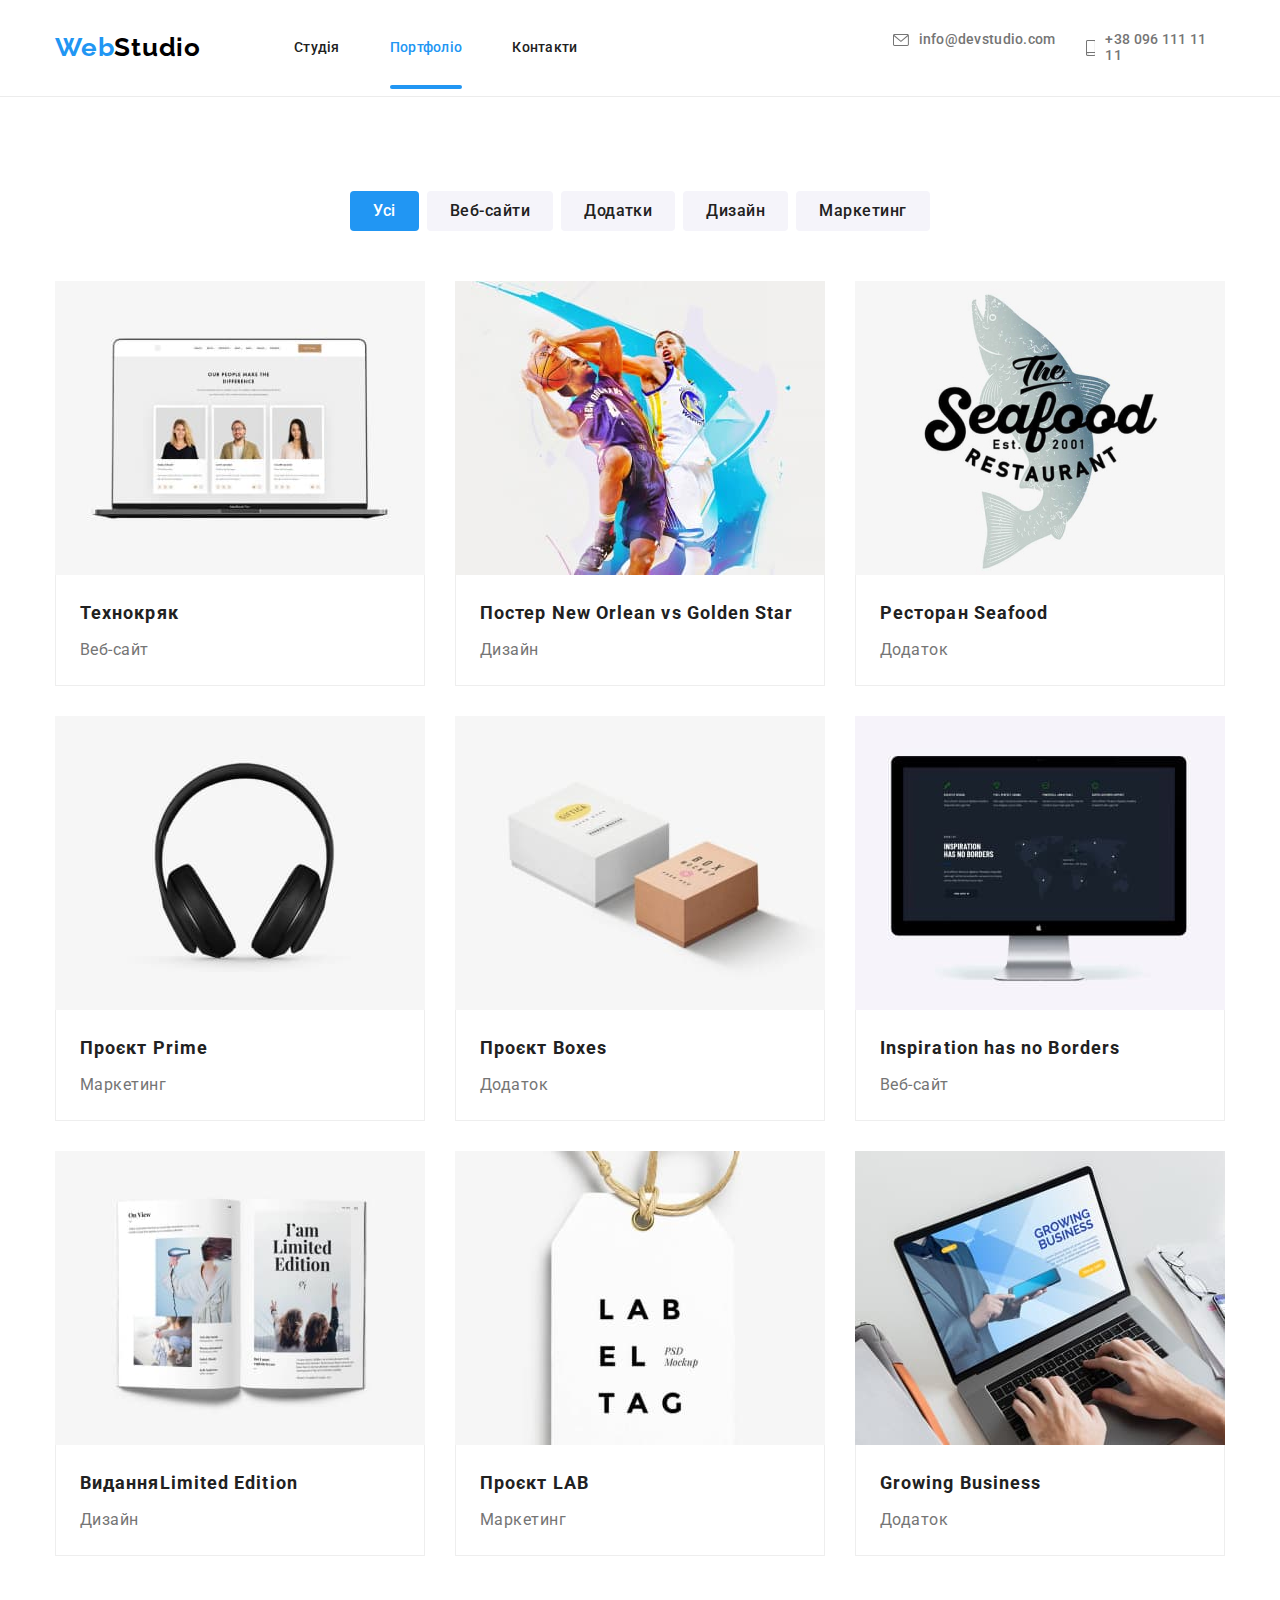
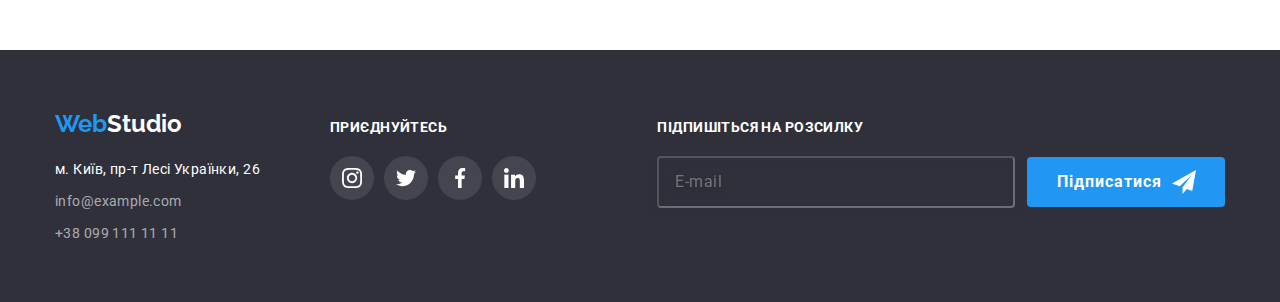
==== commit 4a27d066: "Внес правки после проверки ментором." ====
--- a/portfolio.html
+++ b/portfolio.html
@@ -94,15 +94,15 @@
           <li class="portfolio__works-item">
             <a href="#" class="portfolio__link-card">
               <div class="portfolio__card-overlate">
-                <img srcset="
-                                          ./images/webphoto-desktop1x.jpg 370w,
-                                          ./images/webphoto-desktop2x.jpg 740w,
-                                          ./images/webphoto-tablet1x.jpg 354w,
-                                          ./images/webphoto-tablet2x.jpg 708w,
-                                          ./images/webphoto-mobile1x.jpg 450w,
-                                          ./images/webphoto-mobile2x.jpg 900w" src="./images/webphoto-mobile1x.jpg"
-                  alt="Открытый веб-сайт на ноутбуке"
-                  sizes="(min-width: 1200px) 370px, (min-width: 768px) 354px, (min-width: 480px) 450px, 450px" />
+                <picture>
+                  <source srcset="./images/webphoto-desktop1x.jpg 1x, ./images/webphoto-desktop2x.jpg 2x"
+                    media="(min-width: 1200px)" type="image/jpeg" />
+                  <source srcset="./images/webphoto-tablet1x.jpg 1x, ./images/webphoto-tablet2x.jpg 2x"
+                    media="(min-width: 768px)" type="image/jpeg" />
+                  <source srcset="./images/webphoto-mobile1x.jpg 1x, ./images/webphoto-mobile2x.jpg 2x"
+                    type="image/jpeg" />
+                  <img src="./images/webphoto-mobile1x.jpg" alt="Открытый веб-сайт на ноутбуке" />
+                </picture>
                 <p class="portfolio__card-text">
                   Ресурс пропонує комплексні пропозиції з різним рівнем функціоналу та сервісів. Все це дозволить
                   відвідувачу отримати
@@ -118,14 +118,14 @@
           <li class="portfolio__works-item">
             <a href="#" class="portfolio__link-card">
               <div class="portfolio__card-overlate">
-                <img srcset="
-                  ./images/poster-desktop1x.jpg 370w,
-                  ./images/poster-desktop2x.jpg 740w,
-                  ./images/poster-tablet1x.jpg 354w,
-                  ./images/poster-tablet2x.jpg 708w,
-                  ./images/poster-mobile1x.jpg 450w,
-                  ./images/poster-mobile2x.jpg 900w" src="./images/poster-mobile1x.jpg" alt="Постер два баскетболиста"
-                  sizes="(min-width: 1200px) 370px, (min-width: 768px) 354px, (min-width: 480px) 450px, 450px" />
+                <picture>
+                  <source srcset="./images/poster-desktop1x.jpg 1x, ./images/poster-desktop2x.jpg 2x,"
+                    media="(min-width: 1200px)" type="image/jpeg" />
+                  <source srcset="./images/poster-tablet1x.jpg 1x, ./images/poster-tablet2x.jpg 2x,"
+                    media="(min-width: 768px)" type="image/jpeg" />
+                  <source srcset="./images/poster-mobile1x.jpg 1x,./images/poster-mobile2x.jpg 2x" type="image/jpeg" />
+                  <img src="./images/poster-mobile1x.jpg" alt="Постер два баскетболиста" />
+                </picture>
                 <p class="portfolio__card-text">
                   Текст второй карточки.Ресурс пропонує комплексні пропозиції з різним рівнем функціоналу та сервісів.
                   Все це дозволить відвідувачу отримати
@@ -133,7 +133,7 @@
                 </p>
               </div>
               <div class="portfolio__card-description">
-                <h2 class="portfolio__card-title">Постер <span lang="en">Orlean vs Golden Star</span>
+                <h2 class="portfolio__card-title">Постер <span lang="en">New Orlean vs Golden Star</span>
                 </h2>
                 <p class="portfolio__card-name">Дизайн</p>
               </div>
@@ -142,14 +142,15 @@
           <li class="portfolio__works-item">
             <a href="#" class="portfolio__link-card">
               <div class="portfolio__card-overlate">
-                <img srcset="
-                  ./images/seafood-desktop1x.jpg 370w,
-                  ./images/seafood-desktop2x.jpg 740w,
-                  ./images/seafood-tablet1x.jpg 354w,
-                  ./images/seafood-tablet2x.jpg 708w,
-                  ./images/seafood-mobile1x.jpg 450w,
-                  ./images/seafood-mobile2x.jpg 900w" src="./images/seafood-mobile1x.jpg" alt="Логотип ресторана"
-                  sizes="(min-width: 1200px) 370px, (min-width: 768px) 354px, (min-width: 480px) 450px, 450px" />
+                <picture>
+                  <source srcset="./images/seafood-desktop1x.jpg 1x, ./images/seafood-desktop2x.jpg 2x"
+                    media="(min-width: 1200px)" type="image/jpeg" />
+                  <source srcset="./images/seafood-tablet1x.jpg 1x, ./images/seafood-tablet2x.jpg 2x"
+                    media="(min-width: 768px)" type="image/jpeg" />
+                  <source srcset="./images/seafood-mobile1x.jpg 1x, ./images/seafood-mobile2x.jpg 2x"
+                    type="image/jpeg" />
+                  <img src="./images/seafood-mobile1x.jpg" alt="Логотип ресторана" />
+                </picture>
                 <p class="portfolio__card-text">
                   Текст третьей карточки.Ресурс пропонує комплексні пропозиції з різним рівнем функціоналу та сервісів.
                   Все це дозволить відвідувачу отримати
@@ -165,14 +166,15 @@
           <li class="portfolio__works-item">
             <a href="#" class="portfolio__link-card">
               <div class="portfolio__card-overlate">
-                <img srcset="
-                  ./images/earphon-desktop1x.jpg 370w,
-                  ./images/earphon-desktop2x.jpg 740w,
-                  ./images/earphon-tablet1x.jpg 354w,
-                  ./images/earphon-tablet2x.jpg 708w,
-                  ./images/earphon-mobile1x.jpg 450w,
-                  ./images/earphon-mobile2x.jpg 900w" src="./images/earphon-mobile1x.jpg" alt="Наушники"
-                  sizes="(min-width: 1200px) 370px, (min-width: 768px) 354px, (min-width: 480px) 450px, 450px" />
+                <picture>
+                  <source srcset="./images/earphon-desktop1x.jpg 1x, ./images/earphon-desktop2x.jpg 2x"
+                    media="(min-width: 1200px)" type="image/jpeg" />
+                  <source srcset="./images/earphon-tablet1x.jpg 1x, ./images/earphon-tablet2x.jpg 2x"
+                    media="(min-width: 768px)" type="image/jpeg" />
+                  <source srcset="./images/earphon-mobile1x.jpg 1x, ./images/earphon-mobile2x.jpg 2x"
+                    type="image/jpeg" />
+                  <img src="./images/earphon-mobile1x.jpg" alt="Наушники" />
+                </picture>
                 <p class="portfolio__card-text">
                   Текст четвертой карточки.Ресурс пропонує комплексні пропозиції з різним рівнем функціоналу та
                   сервісів. Все це дозволить відвідувачу отримати
@@ -188,15 +190,15 @@
           <li class="portfolio__works-item">
             <a href="#" class="portfolio__link-card">
               <div class="portfolio__card-overlate">
-                <img srcset="
-                  ./images/boxs-desktop1x.jpg 370w,
-                  ./images/boxs-desktop2x.jpg 740w,
-                  ./images/boxs-tablet1x.jpg 354w,
-                  ./images/boxs-tablet2x.jpg 708w,
-                  ./images/boxs-mobile1x.jpg 450w,
-                  ./images/boxs-mobile2x.jpg 900w" src="./images/boxs-mobile1x.jpg" alt="Две коробки"
-                  sizes="(min-width: 1200px) 370px, (min-width: 768px) 354px, (min-width: 480px) 450px, 450px" />
-                <p class="portfolio__card-text">
+                <picture>
+                  <source srcset="./images/boxs-desktop1x.jpg 1x, ./images/boxs-desktop2x.jpg 2x"
+                    media="(min-width: 1200px)" type="image/jpeg" />
+                  <source srcset="./images/boxs-tablet1x.jpg 1x, ./images/boxs-tablet2x.jpg 2x"
+                    media="(min-width: 768px)" type="image/jpeg" />
+                  <source srcset="./images/boxs-mobile1x.jpg 1x, ./images/boxs-mobile2x.jpg 2x" type="image/jpeg" />
+                  <img src="./images/boxs-mobile1x.jpg" alt="Две коробки" />
+                </picture>
+                <p class=" portfolio__card-text">
                   Текст пятой карточки.Ресурс пропонує комплексні пропозиції з різним рівнем функціоналу та сервісів.
                   Все це дозволить відвідувачу отримати
                   вичерпні відомості про компанію чи приватну особу.
@@ -211,15 +213,15 @@
           <li class="portfolio__works-item">
             <a href="#" class="portfolio__link-card">
               <div class="portfolio__card-overlate">
-                <img srcset="
-                  ./images/monitor-desktop1x.jpg 370w,
-                  ./images/monitor-desktop2x.jpg 740w,
-                  ./images/monitor-tablet1x.jpg 354w,
-                  ./images/monitor-tablet2x.jpg 708w,
-                  ./images/monitor-mobile1x.jpg 450w,
-                  ./images/monitor-mobile2x.jpg 900w" src="./images/monitor-mobile1x.jpg"
-                  alt="Открытый веб-сайт на мониторе"
-                  sizes="(min-width: 1200px) 370px, (min-width: 768px) 354px, (min-width: 480px) 450px, 450px" />
+                <picture>
+                  <source srcset="./images/monitor-desktop1x.jpg 1x, ./images/monitor-desktop2x.jpg 2x"
+                    media="(min-width: 1200px)" type="image/jpeg" />
+                  <source srcset="./images/monitor-tablet1x.jpg 1x, ./images/monitor-tablet2x.jpg 2x"
+                    media="(min-width: 768px)" type="image/jpeg" />
+                  <source srcset="./images/monitor-mobile1x.jpg 1x, ./images/monitor-mobile2x.jpg 2x"
+                    type="image/jpeg" />
+                  <img src="./images/monitor-mobile1x.jpg" alt="Открытый веб-сайт на мониторе" />
+                </picture>
                 <p class="portfolio__card-text">
                   Текст шестой карточки.Ресурс пропонує комплексні пропозиції з різним рівнем функціоналу та сервісів.
                   Все це дозволить відвідувачу отримати
@@ -235,14 +237,14 @@
           <li class="portfolio__works-item">
             <a href="#" class="portfolio__link-card">
               <div class="portfolio__card-overlate">
-                <img srcset="
-                  ./images/book-desktop1x.jpg 370w,
-                  ./images/book-desktop2x.jpg 740w,
-                  ./images/book-tablet1x.jpg 354w,
-                  ./images/book-tablet2x.jpg 708w,
-                  ./images/book-mobile1x.jpg 450w,
-                  ./images/book-mobile2x.jpg 900w" src="./images/book-mobile1x.jpg" alt="Открытая книга"
-                  sizes="(min-width: 1200px) 370px, (min-width: 768px) 354px, (min-width: 480px) 450px, 450px" />
+                <picture>
+                  <source srcset="./images/book-desktop1x.jpg 1x, ./images/book-desktop2x.jpg 2x"
+                    media="(min-width: 1200px)" type="image/jpeg" />
+                  <source srcset="./images/book-tablet1x.jpg 1x, ./images/book-tablet2x.jpg 2x"
+                    media="(min-width: 768px)" type="image/jpeg" />
+                  <source srcset="./images/book-mobile1x.jpg 1x, ./images/book-mobile2x.jpg 2x" type="image/jpeg" />
+                  <img src="./images/book-mobile1x.jpg" alt="Открытая книга" />
+                </picture>
                 <p class="portfolio__card-text">
                   Текст седьмой карточки.Ресурс пропонує комплексні пропозиції з різним рівнем функціоналу та сервісів.
                   Все це дозволить відвідувачу отримати
@@ -258,14 +260,14 @@
           <li class="portfolio__works-item">
             <a href="#" class="portfolio__link-card">
               <div class="portfolio__card-overlate">
-                <img srcset="
-                  ./images/leib-desktop1x.jpg 370w,
-                  ./images/leib-desktop2x.jpg 740w,
-                  ./images/leib-tablet1x.jpg 354w,
-                  ./images/leib-tablet2x.jpg 708w,
-                  ./images/leib-mobile1x.jpg 450w,
-                  ./images/leib-mobile2x.jpg 900w" src="./images/leib-mobile1x.jpg" alt="Бирка"
-                  sizes="(min-width: 1200px) 370px, (min-width: 768px) 354px, (min-width: 480px) 450px, 450px" />
+                <picture>
+                  <source srcset="./images/leib-desktop1x.jpg 1x, ./images/leib-desktop2x.jpg 2x"
+                    media="(min-width: 1200px)" type="image/jpeg" />
+                  <source srcset="./images/leib-tablet1x.jpg 1x, ./images/leib-tablet2x.jpg 2x"
+                    media="(min-width: 768px)" type="image/jpeg" />
+                  <source srcset="./images/leib-mobile1x.jpg 1x, ./images/leib-mobile2x.jpg 2x" type="image/jpeg" />
+                  <img src="./images/leib-mobile1x.jpg" alt="Бирка" />
+                </picture>
                 <p class="portfolio__card-text">
                   Текст восьмой карточки.Ресурс пропонує комплексні пропозиції з різним рівнем функціоналу та сервісів.
                   Все це дозволить відвідувачу отримати
@@ -281,15 +283,15 @@
           <li class="portfolio__works-item">
             <a href="#" class="portfolio__link-card">
               <div class="portfolio__card-overlate">
-                <img srcset="
-                  ./images/netbook-desktop1x.jpg 370w,
-                  ./images/netbook-desktop2x.jpg 740w,
-                  ./images/netbook-tablet1x.jpg 354w,
-                  ./images/netbook-tablet2x.jpg 708w,
-                  ./images/netbook-mobile1x.jpg 450w,
-                  ./images/netbook-mobile2x.jpg 900w" src="./images/netbook-mobile1x.jpg"
-                  alt="Открытое приложение на нетбуке"
-                  sizes="(min-width: 1200px) 370px, (min-width: 768px) 354px, (min-width: 480px) 450px, 450px" />
+                <picture>
+                  <source srcset="./images/netbook-desktop1x.jpg 1x, ./images/netbook-desktop2x.jpg 2x"
+                    media="(min-width: 1200px)" type="image/jpeg" />
+                  <source srcset="./images/netbook-tablet1x.jpg 1x, ./images/netbook-tablet2x.jpg 2x"
+                    media="(min-width: 768px)" type="image/jpeg" />
+                  <source srcset="./images/netbook-mobile1x.jpg 1x, ./images/netbook-mobile2x.jpg 2x"
+                    type="image/jpeg" />
+                  <img src="./images/netbook-mobile1x.jpg" alt="Открытое приложение на нетбуке" />
+                </picture>
                 <p class="portfolio__card-text">
                   Текст девятой карточки.Ресурс пропонує комплексні пропозиції з різним рівнем функціоналу та сервісів.
                   Все це дозволить відвідувачу отримати
--- a/css/main.min.css
+++ b/css/main.min.css
@@ -1 +1 @@
-:root{--primary-transition-time: 250ms;--primary-cubic-bezier: cubic-bezier(0.4, 0, 0.2, 1);--hero-background-gradient: linear-gradient(to right, rgba(47, 48, 58, 0.4), rgba(47, 48, 58, 0.4));--primary-text-color: #757575;--border-header-color: #ececec;--logo-black-color: #000000;--accent-color: #2196f3;--accent-logo-color: aqua;--title-text-color: #212121;--bgc-hero-footer-color: #2f303a;--main-white-color: #ffffff;--btn-hero-color: #188ce8;--advantages-icon-color: rgba(245, 244, 250, 1);--specialism-text-bgc: rgba(47, 48, 58, 0.8);--cooperators-bgc: #f5f4fa;--cooperators-card-bgc: #ffffff;--cooperators-card-shadow: 0px 1px 3px rgba(0, 0, 0, 0.12), 0px 1px 1px rgba(0, 0, 0, 0.14), 0px 2px 1px rgba(0, 0, 0, 0.2);--cooperators-icon-bgc: #ffffff;--cooperators-icon-fill: #afb1b8;--cooperators-icon-bgc-hover: #2196f3;--cooperators-icon-fill-hover: #ffffff;--clients-border-color: #afb1b8;--clients-fill-color: #afb1b8;--address-footer-color: rgba(255, 255, 255, 0.6);--footer-networks-bgc: rgba(255, 255, 255, 0.1);--footer-input-border-color: rgba(255, 255, 255, 0.3);--footer-input-border-shadow: drop-shadow(0px 4px 4px rgba(0, 0, 0, 0.15));--footer-input-color: rgba(255, 255, 255, 0.6);--footer-button-hover-shadow: 0px 4px 4px rgba(0, 0, 0, 0.15);--btn-grey-color: #f5f4fa;--portfolio-button-current-color: #ffffff;--portfolio-button-hover-color: #ffffff;--portfolio-button-shadow: 0px 3px 1px rgba(0, 0, 0, 0.1), 0px 1px 2px rgba(0, 0, 0, 0.08), 0px 2px 2px rgba(0, 0, 0, 0.12);--portfolio-card-bgc: rgba(33, 150, 243, 0.9);--portfolio-card-hover-shadow: 0px 1px 1px rgba(0, 0, 0, 0.12), 0px 4px 4px rgba(0, 0, 0, 0.06), 1px 4px 6px rgba(0, 0, 0, 0.16);--backdrop-bgc: rgba(0, 0, 0, 0.2);--modal-shadow-color: 0px 1px 3px rgba(0, 0, 0, 0.12), 0px 1px 1px rgba(0, 0, 0, 0.14), 0px 2px 1px rgba(0, 0, 0, 0.2);--modal-border-color: rgba(33, 33, 33, 0.2);--modal-textarea-color: rgba(117, 117, 117, 0.5);--modal-btn-border-color: rgba(0, 0, 0, 0.1);--border-works-color: #eeeeee}body{color:var(--primary-text-color);font-family:Roboto,sans-serif}body.modal-open{overflow:hidden}input,textarea{cursor:pointer}ul,h1,h2,h3,h4,h5,h6,p{list-style:none;padding:0;margin:0}img{display:block;max-width:100%;height:auto;width:100%}.section{padding:60px 0}@media screen and (min-width: 1200px){.section{padding:94px 0}}.container{margin-left:auto;margin-right:auto;padding-right:15px;padding-left:15px;width:100%}@media screen and (min-width: 480px){.container{max-width:480px}}@media screen and (min-width: 768px){.container{max-width:768px}}@media screen and (min-width: 1200px){.container{max-width:1200px}}.button{display:inline-block;cursor:pointer;font-family:inherit;font-weight:500;font-size:16px;line-height:1.62;letter-spacing:.03em;text-align:center;border-radius:4px;border:1px solid rgba(0,0,0,0);color:var(--title-text-color--);background-color:var(--main-white-color)}.section-title{font-weight:700;font-size:28px;line-height:1.17;text-align:center;letter-spacing:.03em;color:var(--title-text-color)}@media screen and (min-width: 1200px){.section-title{font-size:36px}}.visually-hidden{position:absolute;width:1px;height:1px;margin:-1px;border:0;padding:0;white-space:nowrap;clip-path:inset(100%);clip:rect(0 0 0 0);overflow:hidden}.header{border-bottom-width:1px;border-bottom-style:solid;border-bottom-color:var(--border-header-color)}.header__container{display:flex;align-items:center}.header__navigation{display:flex;align-items:center}.header__contacts-mobile{display:flex;flex-direction:column;margin-top:auto}.header__logo{margin-right:87px;padding:16px 0;font-family:Raleway,sans-serif;font-weight:700;font-size:24px;line-height:1.17;text-decoration:none;letter-spacing:.03em;transition:color var(--primary-transition-time) var(--primary-cubic-bezier);color:var(--logo-black-color)}@media screen and (min-width: 768px){.header__logo{padding:26px 0}}@media screen and (min-width: 1200px){.header__logo{margin-right:93px;padding:24px 0 25px 0;font-size:26px;line-height:1.19}}.header__logo:hover,.header__logo:focus{color:var(--accent-logo-color)}.logo__forepart{color:var(--accent-color);transition:color var(--primary-transition-time) var(--primary-cubic-bezier)}.header__logo:hover .logo__forepart,.header__logo:focus .logo__forepart,.footer__link:hover .logo__forepart,.footer__link:focus .logo__forepart{color:var(--accent-logo-color)}@media screen and (min-width: 768px){.header__menu{display:flex;gap:50px}}.header__menu-link{display:block;position:relative;font-weight:500;font-size:40px;line-height:1.18;letter-spacing:.02em;text-decoration:none;color:var(--title-text-color);transition:color var(--primary-transition-time) var(--primary-cubic-bezier)}@media screen and (min-width: 768px){.header__menu-link{padding:32px 0;font-size:14px;line-height:1.14}}.header__menu-link:hover,.header__menu-link:focus{color:var(--accent-color)}.header__menu-link--current{color:var(--accent-color)}.header__menu-link--current::after{content:"";position:absolute;display:none;width:100%;height:4px;left:0;bottom:-2px;border-radius:2px;background-color:var(--accent-color)}@media screen and (min-width: 768px){.header__menu-link--current::after{display:block}}@media screen and (min-width: 1200px){.header__menu-link--current::after{bottom:-1px}}.header__menu-item:not(:last-child){margin-bottom:32px}@media screen and (min-width: 768px){.header__menu-item:not(:last-child){margin-bottom:0}}.header__contacts{display:flex;flex-direction:column-reverse;margin-bottom:64px}@media screen and (min-width: 768px){.header__contacts{display:inline-block;margin-bottom:0;margin-left:81px}}@media screen and (min-width: 1200px){.header__contacts{display:flex;flex-direction:row;gap:30px;margin-left:315px}}.header__contacts-item--mail{margin-bottom:10px}@media screen and (min-width: 1200px){.header__contacts-item--mail{margin-bottom:0px}}.header__contacts-mail,.header__contacts-tel{display:flex;font-weight:500;letter-spacing:.02em;text-decoration:none;align-items:center;color:var(--primary-text-color);transition:color var(--primary-transition-time) var(--primary-cubic-bezier)}.header__contacts-mail:hover,.header__contacts-mail:focus,.header__contacts-tel:hover,.header__contacts-tel:focus{color:var(--accent-color)}.header__contacts-tel{font-size:34px;line-height:1.18;padding-bottom:32px;color:var(--accent-color)}@media screen and (min-width: 768px){.header__contacts-tel{margin-top:0;padding-bottom:21px;font-size:12px;line-height:1.17;color:var(--primary-text-color)}}@media screen and (min-width: 1200px){.header__contacts-tel{padding:32px 0;font-size:14px;line-height:1.14}}.header__contacts-mail{font-size:24px;line-height:1.17}@media screen and (min-width: 768px){.header__contacts-mail{padding-top:21px;font-size:12px}}@media screen and (min-width: 1200px){.header__contacts-mail{padding:32px 0;font-size:14px;line-height:1.14}}.header__contacts-icon{display:none;padding-top:0;padding-bottom:0;margin-right:10px;fill:currentColor;transition:fill var(--primary-transition-time) var(--primary-cubic-bezier)}@media screen and (min-width: 768px){.header__contacts-icon{display:block}}.header__contacts-icon:hover,.header__contacts-icon:focus{fill:currentColor}.header__mobile-button{display:inline-flex;position:absolute;top:10px;right:15px;width:40px;height:40px;margin:0;padding:0;border:none;background-color:rgba(0,0,0,0);z-index:1;fill:var(--title-text-color);transition:fill var(--primary-transition-time) var(--primary-cubic-bezier)}@media screen and (min-width: 768px){.header__mobile-button{display:none}}.header__mobile-button:hover,.header__mobile-button:focus{fill:var(--accent-color)}.header__icon-cross{display:none}.header__mobile-button.is-open .header__icon-cross{display:block}.header__mobile-button.is-open .header__icon-menu{display:none}.header__mobile-menu{display:flex}@media screen and (max-width: 767px){.header__mobile-menu{position:fixed;top:0;left:0;width:100%;height:100%;padding:48px 83px 48px 40px;overflow-y:scroll;flex-direction:column;background-color:var(--main-white-color);transform:translateX(-100%);transition:transform var(--primary-transition-time) var(--primary-cubic-bezier)}.header__mobile-menu.is-open{transform:translateX(0)}}.header__socials{display:flex;flex-wrap:wrap;gap:10px}@media screen and (min-width: 768px){.header__socials{display:none}}.header__socials-link{display:inline;text-decoration:none;font-weight:500;font-size:18px;line-height:1.22;color:var(--accent-color)}.header__socials-item:not(:last-child):after{content:"";border-left:1px solid var(--modal-border-color);margin-left:10px;color:var(--modal-border-color)}@media screen and (min-width: 768px){.header__socials-item:not(:last-child):after{display:none}}.hero{height:400px;margin-left:auto;margin-right:auto;background-color:var(--bgc-hero-footer-color);background-image:var(--hero-background-gradient),url("../images/hero-bg-mobile1x.jpg");background-size:cover;background-repeat:no-repeat;background-position:center;text-align:center;padding:118px 0}@media(min-device-pixel-ratio: 2),(min-resolution: 192dpi),(min-resolution: 2dppx){.hero{background-image:var(--hero-background-gradient),url("../images/hero-bg-mobile2x.jpg")}}@media screen and (min-width: 768px){.hero{max-width:768px;background-image:var(--hero-background-gradient),url("../images/hero-bg-tablet1x.jpg")}}@media screen and (min-width: 768px)and (min-device-pixel-ratio: 2),screen and (min-width: 768px)and (min-resolution: 192dpi),screen and (min-width: 768px)and (min-resolution: 2dppx){.hero{background-image:var(--hero-background-gradient),url("../images/hero-bg-tablet2x.jpg")}}@media screen and (min-width: 1200px){.hero{max-width:1600px;height:600px;padding:200px 0;background-image:var(--hero-background-gradient),url("../images/hero-bg-desktop1x.jpg")}}@media screen and (min-width: 1200px)and (min-device-pixel-ratio: 2),screen and (min-width: 1200px)and (min-resolution: 192dpi),screen and (min-width: 1200px)and (min-resolution: 2dppx){.hero{background-image:var(--hero-background-gradient),url("../images/hero-bg-desktop2x.jpg")}}.hero__container{max-width:360px}@media screen and (min-width: 1200px){.hero__container{max-width:696px}}.hero__title{color:var(--main-white-color);font-weight:900;font-size:26px;line-height:1.62;letter-spacing:.06em;text-transform:uppercase;margin-bottom:30px}@media screen and (min-width: 1200px){.hero__title{font-size:44px;line-height:1.36}}.hero .hero__button{padding:10px 32px;font-weight:700;font-size:16px;line-height:1.88;letter-spacing:.06em;align-items:center;color:var(--main-white-color);background-color:var(--accent-color);transition:color var(--primary-transition-time) var(--primary-cubic-bezier),color var(--primary-transition-time) var(--primary-cubic-bezier)}.hero .hero__button:hover,.hero .hero__button:focus{color:var(--main-white-color);background-color:var(--btn-hero-color)}.advantages__list{display:flex;flex-wrap:wrap;gap:30px}.advantages__item{width:100%}@media screen and (min-width: 768px){.advantages__item{width:calc((100% - 30px)/2)}}@media screen and (min-width: 1200px){.advantages__item{width:calc((100% - 90px)/4)}}.advantages__icon{display:flex;background-color:var(--advantages-icon-color);height:120px;border-radius:4px;align-items:center;justify-content:center;margin-bottom:30px}.advantages__img{align-self:center}.advantages__title{color:var(--title-text-color);font-weight:700;font-size:14px;line-height:1.14;text-transform:uppercase;letter-spacing:.03em;margin-bottom:10px;text-align:center}@media screen and (min-width: 768px){.advantages__title{text-align:start}}.advantages__description{font-weight:400;font-size:14px;line-height:1.71;letter-spacing:.03em}.specialism{display:none;padding-top:0}@media screen and (min-width: 1200px){.specialism{display:block}}.specialism__title{margin-bottom:50px}.specialism__list{display:flex;gap:30px}.specialism__item{position:relative}.specialism__text{display:flex;position:absolute;width:100%;height:70px;bottom:0px;font-style:normal;font-weight:700;font-size:14px;line-height:1.14;letter-spacing:.03em;text-transform:uppercase;align-items:center;justify-content:center;color:var(--main-white-color);background-color:var(--specialism-text-bgc)}.cooperators{background-color:var(--cooperators-bgc)}.cooperators__title{margin-bottom:30px}@media screen and (min-width: 1200px){.cooperators__title{margin-bottom:50px}}.cooperators__list{display:flex;gap:30px;flex-wrap:wrap}.cooperators__item{width:100%;background-color:var(--main-white-color);box-shadow:var(--cooperators-card-shadow);border-radius:0px 0px 4px 4px}@media screen and (min-width: 768px){.cooperators__item{width:calc((100% - 30px)/2)}}@media screen and (min-width: 1200px){.cooperators__item{width:calc((100% - 90px)/4)}}.cooperators__card{padding:30px 0 24px 0;text-align:center}@media screen and (min-width: 1200px){.cooperators__card{padding:30px 32px}}.cooperators__name{color:var(--title-text-color);font-weight:500;font-size:16px;line-height:1.19;letter-spacing:.03em;margin-bottom:10px}.cooperators__post{font-weight:400;font-size:16px;line-height:1.9;letter-spacing:.03em;margin-bottom:16px}.cooperators__networks{display:inline-flex;gap:10px}.cooperators__link{display:flex;width:44px;height:44px;border-radius:44px;align-items:center;justify-content:center;background-color:var(--cooperators-icon-bgc);fill:var(--cooperators-icon-fill);transition:fill var(--primary-transition-time) var(--primary-cubic-bezier),background-color var(--primary-transition-time) var(--primary-cubic-bezier)}.cooperators__link:hover,.cooperators__link:focus{background-color:var(--cooperators-icon-bgc-hover);fill:var(--cooperators-icon-fill-hover)}.clients__title{margin-bottom:30px}.clients__list{display:flex;flex-wrap:wrap;gap:30px;justify-content:center}.clients__item{width:calc((100% - 30px)/2)}@media screen and (min-width: 480px){.clients__item{width:210px}}@media screen and (min-width: 768px){.clients__item{width:calc((100% - 60px)/3)}}@media screen and (min-width: 1200px){.clients__item{width:calc((100% - 150px)/6)}}.clients__link{display:flex;height:92px;border:1px solid var(--clients-border-color);border-radius:4px;fill:var(--clients-fill-color);align-items:center;justify-content:center;transition:fill var(--primary-transition-time) var(--primary-cubic-bezier),border var(--primary-transition-time) var(--primary-cubic-bezier)}.clients__link:hover,.clients__link:focus{fill:var(--accent-color);border:1px solid var(--accent-color)}.backdrop{position:fixed;top:0;left:0;width:100%;height:100%;padding:93px 15px;z-index:1;background-color:var(--backdrop-bgc);transition:opacity var(--primary-transition-time) var(--primary-cubic-bezier)}@media screen and (min-width: 768px){.backdrop{padding:0}}.backdrop.is-hidden{opacity:0;pointer-events:none}.modal{position:absolute;width:calc(100% - 30px);max-width:450px;height:609px;top:50%;left:50%;padding:40px;transform:translate(-50%, -50%) scale(1);transition:transform var(--primary-transition-time) var(--primary-cubic-bezier);border-radius:4px;box-shadow:var(--modal-shadow-color);background-color:var(--main-white-color)}@media screen and (min-width: 1200px){.modal{max-width:528px;height:581px}}.backdrop.is-hidden .modal{transform:translate(-50%, -50%) scale(1.1)}.modal__btn-modal{position:absolute;display:flex;width:30px;height:30px;right:8px;top:8px;border-radius:50%;align-items:center;cursor:pointer;background-color:var(--main-white-color);border:1px solid var(--modal-btn-border-color)}.modal__icon-close{width:18px;height:18px;fill:var(--logo-black-color);transition:fill var(--primary-transition-time) var(--primary-cubic-bezier)}.modal__title{margin-bottom:12px;font-weight:700;font-size:20px;line-height:1.5;text-align:center;letter-spacing:.03em;color:var(--title-text-color)}@media screen and (min-width: 1200px){.modal__title{line-height:1.15}}.modal__form{width:100%;height:100%}.modal__user-contacts{position:relative;display:flex;flex-direction:column;font-weight:400;font-size:12px;line-height:1.17;letter-spacing:.01em}.modal__icon{position:absolute;top:11px;left:12px;width:18px;height:18px;transform:translateY(100%);transition:fill var(--primary-transition-time) var(--primary-cubic-bezier)}.modal__input{height:40px;padding-left:42px;margin-top:4px;outline:none;border:1px solid var(--modal-border-color);border-radius:4px;transition:border-color var(--primary-transition-time) var(--primary-cubic-bezier)}.modal__textarea{height:120px;margin-top:4px;padding:12px 16px;resize:none;outline:none;font-weight:400;font-size:14px;line-height:1.14;letter-spacing:.01em;color:var(--modal-textarea-color);border:1px solid var(--modal-border-color);border-radius:4px;transition:border-color var(--primary-transition-time) var(--primary-cubic-bezier)}.modal__icon{position:absolute;top:11px;left:12px;width:18px;height:18px;transform:translateY(100%);transition:fill var(--primary-transition-time) var(--primary-cubic-bezier)}.modal__input{height:40px;padding-left:42px;margin-top:4px;outline:none;border:1px solid var(--modal-border-color);border-radius:4px;transition:border-color var(--primary-transition-time) var(--primary-cubic-bezier)}.modal__textarea{height:120px;margin-top:4px;padding:12px 16px;resize:none;outline:none;font-weight:400;font-size:14px;line-height:1.14;letter-spacing:.01em;color:var(--modal-textarea-color);border:1px solid var(--modal-border-color);border-radius:4px;transition:border-color var(--primary-transition-time) var(--primary-cubic-bezier)}@media screen and (min-width: 1200px){.modal__textarea{font-size:12px;line-height:1.17}}.modal__agreement{display:inline-block;padding:0;margin-top:20px;text-align:center;font-weight:400;font-size:12px;line-height:1.17;letter-spacing:.03em}@media screen and (min-width: 1200px){.modal__agreement{margin-left:12px;font-size:14px;line-height:1.71}}.modal__agreement-link{color:var(--accent-color)}.modal__checkbox{display:inline-block;width:1px;height:1px;margin:-1px;border:0;padding:0;white-space:nowrap;clip-path:inset(100%);clip:rect(0 0 0 0);overflow:hidden}.modal__icon-checkbox{display:inline-block;width:16px;height:15px;margin-right:8px;border:1px solid var(--logo-black-color);border-radius:2px;vertical-align:text-top;transition:border-color var(--primary-transition-time) var(--primary-cubic-bezier)}.modal__btn-modal:hover .modal__icon-close,.modal__btn-modal:focus .modal__icon-close{fill:var(--accent-color)}.modal__user-contacts:not(:first-child){margin-top:10px}.modal__user-contacts:focus-within>.modal__input,.modal__user-contacts:focus-within>.modal__textarea{border-color:var(--accent-color);color:var(--logo-black-color)}.modal__user-contacts:focus-within>.modal__icon{fill:var(--accent-color)}.modal__checkbox:checked+.modal__icon-checkbox{background-color:var(--accent-color);border:1px solid var(--accent-color)}.modal__checkbox:focus+.modal__icon-checkbox{border-color:var(--accent-color)}.modal__button-submit{display:block;margin-top:30px;margin-left:auto;margin-right:auto;padding:10px 55px 10px 56px;font-weight:700;font-size:16px;line-height:1.88;align-items:center;text-align:center;letter-spacing:.06em;color:var(--main-white-color);background-color:var(--accent-color);border:1px solid rgba(0,0,0,0);border-radius:4px;transition:background-color var(--primary-transition-time) var(--primary-cubic-bezier),box-shadow var(--primary-transition-time) var(--primary-cubic-bezier)}.modal__button-submit:hover,.modal__button-submit:focus{background-color:var(--btn-hero-color);box-shadow:0px 4px 4px rgba(0,0,0,.15)}.portfolio__menu{display:flex;flex-wrap:wrap;gap:8px}@media screen and (min-width: 480px){.portfolio__menu{justify-content:center}}@media screen and (min-width: 768px){.portfolio__menu{flex-wrap:nowrap}}.portfolio__menu-button{padding:6px 22px;transition:color var(--primary-transition-time) var(--primary-cubic-bezier),background-color var(--primary-transition-time) var(--primary-cubic-bezier),box-shadow var(--primary-transition-time) var(--primary-cubic-bezier);color:var(--title-text-color);background-color:var(--btn-grey-color)}.portfolio__menu-button--current{color:var(--portfolio-button-current-color);background-color:var(--accent-color)}.portfolio__menu-button:hover,.portfolio__menu-button:focus{color:var(--portfolio-button-hover-color);background-color:var(--accent-color);box-shadow:var(--portfolio-button-shadow)}.portfolio__works-list{display:flex;flex-wrap:wrap;gap:30px;margin-top:40px;justify-content:center}@media screen and (min-width: 768px){.portfolio__works-list{margin-top:30px;justify-content:left}}@media screen and (min-width: 1200px){.portfolio__works-list{margin-top:50px}}@media screen and (min-width: 768px){.portfolio__works-item{width:calc((100% - 30px)/2)}}@media screen and (min-width: 1200px){.portfolio__works-item{width:calc((100% - 60px)/3)}}.portfolio__link-card{display:flex;flex-direction:column;height:100%;text-decoration:none;transition:box-shadow var(--primary-transition-time) var(--primary-cubic-bezier)}.portfolio__card-overlate{position:relative;overflow:hidden}.portfolio__link-card:hover,.portfolio__link-card:focus{box-shadow:var(--portfolio-card-hover-shadow)}.portfolio__card-description{display:block;padding:20px 24px;flex-grow:1;border-width:0 1px 1px;border-style:solid;border-color:var(--border-works-color)}.portfolio__card-title{margin-bottom:4px;font-weight:700;font-size:18px;line-height:2;letter-spacing:.06em;color:var(--title-text-color)}.portfolio__card-name{font-weight:400;font-size:16px;line-height:1.88;text-decoration:none;letter-spacing:.03em;color:var(--primary-text-color)}.portfolio__card-text{position:absolute;display:block;padding:77px 24px;top:0;left:0;width:100%;height:100%;overflow-y:scroll;font-style:normal;font-weight:400;font-size:18px;line-height:1.56;letter-spacing:.03em;transform:translateY(101%);transition:transform var(--primary-transition-time) var(--primary-cubic-bezier);color:var(--main-white-color);background-color:var(--portfolio-card-bgc)}@media screen and (min-width: 768px){.portfolio__card-text{padding:49px 24px 77px 24px}}@media screen and (min-width: 1200px){.portfolio__card-text{padding:49px 24px}}.portfolio__link-card:hover .portfolio__card-text,.portfolio__link-card:focus .portfolio__card-text{transform:translateY(0)}.footer{height:603px;padding-top:60px;padding-bottom:60px;background-color:var(--bgc-hero-footer-color)}@media screen and (min-width: 768px){.footer{height:463px}}@media screen and (min-width: 1200px){.footer{height:252px}}.footer__container{text-align:center}@media screen and (min-width: 768px){.footer__container{display:flex;flex-wrap:wrap;align-items:baseline;justify-content:center}}@media screen and (min-width: 1200px){.footer__container{display:flex;flex-wrap:wrap;align-items:baseline;text-align:start}}.footer__logo{margin-bottom:60px}@media screen and (min-width: 768px){.footer__logo{margin-bottom:0}}.footer__address-list{display:block;font-style:normal;font-weight:400;font-size:14px;line-height:1.71;letter-spacing:.03em;text-decoration:none;color:var(--main-white-color)}.footer__link{display:block;margin-bottom:20px;margin-bottom:20px;font-family:Raleway,sans-serif;font-weight:700;font-size:24px;line-height:1.17;text-decoration:none;color:var(--main-white-color);transition:color var(--primary-transition-time) var(--primary-cubic-bezier)}.footer__link:hover,.footer__link:focus{color:var(--accent-logo-color)}.footer__address-item:not(:last-child){margin-bottom:8px}.footer__address-item--grey,.footer__address-item--grey{color:var(--address-footer-color);text-decoration:none;transition:color var(--primary-transition-time) var(--primary-cubic-bezier)}.footer__address-item--grey:hover,.footer__address-item--grey:focus,.footer__address-item--grey:hover,.footer__address-item--grey:focus{color:var(--accent-color)}.footer__networks{height:80px}@media screen and (min-width: 768px){.footer__networks{margin-left:165px}}@media screen and (min-width: 1200px){.footer__networks{margin-left:70px}}.footer__networks-title{margin-bottom:20px;font-weight:700;font-size:14px;line-height:1.14;letter-spacing:.03em;text-transform:uppercase;color:var(--main-white-color)}.footer__networks-list{display:flex;gap:10px;justify-content:center}.footer__networks-login{display:flex;width:44px;height:44px;border-radius:44px;align-items:center;justify-content:center;background-color:var(--footer-networks-bgc);fill:var(--main-white-color);transition:background-color var(--primary-transition-time) var(--primary-cubic-bezier)}.footer__networks-login:hover,.footer__networks-login:focus{background-color:var(--accent-color)}.footer__subscribe{margin-top:60px}@media screen and (min-width: 1200px){.footer__subscribe{margin-left:auto;margin-top:0}}.footer__subscribe-icon{width:24px;height:24px;margin-left:10px;text-align:center}.footer__subscribe-form{width:100%;height:50px}@media screen and (min-width: 1200px){.footer__subscribe-form{display:flex;align-items:baseline;justify-content:center}}.footer__subscribe-label{margin-bottom:20px;font-weight:700;font-size:14px;line-height:1.14;letter-spacing:.03em;text-transform:uppercase;color:var(--main-white-color)}.footer__subscribe-input{display:inline-block;width:100%;max-width:358px;padding:14px 16px 14px 16px;margin-bottom:20px;font-weight:400;font-size:16px;line-height:1.25;align-items:center;letter-spacing:.03em;outline:none;border-color:var(--footer-input-border-color);filter:var(--footer-input-border-shadow);border-radius:4px;transition:button-color var(--primary-transition-time) var(--primary-cubic-bezier);color:var(--footer-input-color);background-color:rgba(0,0,0,0)}@media screen and (min-width: 480px){.footer__subscribe-input{width:358px}}@media screen and (min-width: 768px){.footer__subscribe-input{display:block}}@media screen and (min-width: 1200px){.footer__subscribe-input{margin-bottom:0}}.footer__subscribe-input:focus{border-color:var(--accent-color)}.footer__subscribe-button{display:inline-flex;padding:9px 28px 9px 29px;font-weight:700;font-size:16px;line-height:1.88;letter-spacing:.06em;align-items:center;border-radius:4px;border:1px solid rgba(0,0,0,0);color:var(--main-white-color);background-color:var(--accent-color);transition:background-color var(--primary-transition-time) var(--primary-cubic-bezier),box-shadow var(--primary-transition-time) var(--primary-cubic-bezier)}@media screen and (min-width: 1200px){.footer__subscribe-button{margin-left:12px}}.footer__subscribe-button:hover,.footer__subscribe-button:focus{background-color:var(--btn-hero-color);box-shadow:var(--footer-button-hover-shadow)}/*# sourceMappingURL=main.min.css.map */+:root{--primary-transition-time: 250ms;--primary-cubic-bezier: cubic-bezier(0.4, 0, 0.2, 1);--hero-background-gradient: linear-gradient(to right, rgba(47, 48, 58, 0.4), rgba(47, 48, 58, 0.4));--primary-text-color: #757575;--border-header-color: #ececec;--logo-black-color: #000000;--accent-color: #2196f3;--accent-logo-color: aqua;--title-text-color: #212121;--bgc-hero-footer-color: #2f303a;--main-white-color: #ffffff;--btn-hero-color: #188ce8;--advantages-icon-color: rgba(245, 244, 250, 1);--specialism-text-bgc: rgba(47, 48, 58, 0.8);--cooperators-bgc: #f5f4fa;--cooperators-card-bgc: #ffffff;--cooperators-card-shadow: 0px 1px 3px rgba(0, 0, 0, 0.12), 0px 1px 1px rgba(0, 0, 0, 0.14), 0px 2px 1px rgba(0, 0, 0, 0.2);--cooperators-icon-bgc: #ffffff;--cooperators-icon-fill: #afb1b8;--cooperators-icon-bgc-hover: #2196f3;--cooperators-icon-fill-hover: #ffffff;--clients-border-color: #afb1b8;--clients-fill-color: #afb1b8;--address-footer-color: rgba(255, 255, 255, 0.6);--footer-networks-bgc: rgba(255, 255, 255, 0.1);--footer-input-border-color: rgba(255, 255, 255, 0.3);--footer-input-border-shadow: drop-shadow(0px 4px 4px rgba(0, 0, 0, 0.15));--footer-input-color: rgba(255, 255, 255, 0.6);--footer-button-hover-shadow: 0px 4px 4px rgba(0, 0, 0, 0.15);--btn-grey-color: #f5f4fa;--portfolio-button-current-color: #ffffff;--portfolio-button-hover-color: #ffffff;--portfolio-button-shadow: 0px 3px 1px rgba(0, 0, 0, 0.1), 0px 1px 2px rgba(0, 0, 0, 0.08), 0px 2px 2px rgba(0, 0, 0, 0.12);--portfolio-card-bgc: rgba(33, 150, 243, 0.9);--portfolio-card-hover-shadow: 0px 1px 1px rgba(0, 0, 0, 0.12), 0px 4px 4px rgba(0, 0, 0, 0.06), 1px 4px 6px rgba(0, 0, 0, 0.16);--backdrop-bgc: rgba(0, 0, 0, 0.2);--modal-shadow-color: 0px 1px 3px rgba(0, 0, 0, 0.12), 0px 1px 1px rgba(0, 0, 0, 0.14), 0px 2px 1px rgba(0, 0, 0, 0.2);--modal-border-color: rgba(33, 33, 33, 0.2);--modal-textarea-color: rgba(117, 117, 117, 0.5);--modal-btn-border-color: rgba(0, 0, 0, 0.1);--border-works-color: #eeeeee}body{color:var(--primary-text-color);font-family:Roboto,sans-serif}body.modal-open{overflow:hidden}input,textarea{cursor:pointer}ul,h1,h2,h3,h4,h5,h6,p{list-style:none;padding:0;margin:0}img{display:block;max-width:100%;height:auto;width:100%}.section{padding:60px 0}@media screen and (min-width: 1200px){.section{padding:94px 0}}.container{margin-left:auto;margin-right:auto;padding-right:15px;padding-left:15px;width:100%}@media screen and (min-width: 480px){.container{max-width:480px}}@media screen and (min-width: 768px){.container{max-width:768px}}@media screen and (min-width: 1200px){.container{max-width:1200px}}.button{display:inline-block;cursor:pointer;font-family:inherit;font-weight:500;font-size:16px;line-height:1.62;letter-spacing:.03em;text-align:center;border-radius:4px;border:1px solid rgba(0,0,0,0);color:var(--title-text-color--);background-color:var(--main-white-color)}.section-title{font-weight:700;font-size:28px;line-height:1.17;text-align:center;letter-spacing:.03em;color:var(--title-text-color)}@media screen and (min-width: 1200px){.section-title{font-size:36px}}.visually-hidden{position:absolute;width:1px;height:1px;margin:-1px;border:0;padding:0;white-space:nowrap;clip-path:inset(100%);clip:rect(0 0 0 0);overflow:hidden}.header{border-bottom-width:1px;border-bottom-style:solid;border-bottom-color:var(--border-header-color)}.header__container{position:relative;display:flex;align-items:center}.header__navigation{display:flex;align-items:center}.header__contacts-mobile{display:flex;flex-direction:column;margin-top:auto}.header__logo{margin-right:87px;padding:16px 0;font-family:Raleway,sans-serif;font-weight:700;font-size:24px;line-height:1.17;text-decoration:none;letter-spacing:.03em;transition:color var(--primary-transition-time) var(--primary-cubic-bezier);color:var(--logo-black-color)}@media screen and (min-width: 768px){.header__logo{padding:26px 0}}@media screen and (min-width: 1200px){.header__logo{margin-right:93px;padding:24px 0 25px 0;font-size:26px;line-height:1.19}}.header__logo:hover,.header__logo:focus{color:var(--accent-logo-color)}.logo__forepart{color:var(--accent-color);transition:color var(--primary-transition-time) var(--primary-cubic-bezier)}.header__logo:hover .logo__forepart,.header__logo:focus .logo__forepart,.footer__link:hover .logo__forepart,.footer__link:focus .logo__forepart{color:var(--accent-logo-color)}@media screen and (min-width: 768px){.header__menu{display:flex;gap:50px}}.header__menu-link{display:block;position:relative;font-weight:500;font-size:40px;line-height:1.18;letter-spacing:.02em;text-decoration:none;color:var(--title-text-color);transition:color var(--primary-transition-time) var(--primary-cubic-bezier)}@media screen and (min-width: 768px){.header__menu-link{padding:32px 0;font-size:14px;line-height:1.14}}.header__menu-link:hover,.header__menu-link:focus{color:var(--accent-color)}.header__menu-link--current{color:var(--accent-color)}.header__menu-link--current::after{content:"";position:absolute;display:none;width:100%;height:4px;left:0;bottom:-2px;border-radius:2px;background-color:var(--accent-color)}@media screen and (min-width: 768px){.header__menu-link--current::after{display:block}}@media screen and (min-width: 1200px){.header__menu-link--current::after{bottom:-1px}}.header__menu-item:not(:last-child){margin-bottom:32px}@media screen and (min-width: 768px){.header__menu-item:not(:last-child){margin-bottom:0}}.header__contacts{display:flex;flex-direction:column-reverse;margin-bottom:64px}@media screen and (min-width: 768px){.header__contacts{display:inline-block;margin-bottom:0;margin-left:81px}}@media screen and (min-width: 1200px){.header__contacts{display:flex;flex-direction:row;gap:30px;margin-left:315px}}.header__contacts-item--mail{margin-bottom:10px}@media screen and (min-width: 1200px){.header__contacts-item--mail{margin-bottom:0px}}.header__contacts-mail,.header__contacts-tel{display:flex;font-weight:500;letter-spacing:.02em;text-decoration:none;align-items:center;color:var(--primary-text-color);transition:color var(--primary-transition-time) var(--primary-cubic-bezier)}.header__contacts-mail:hover,.header__contacts-mail:focus,.header__contacts-tel:hover,.header__contacts-tel:focus{color:var(--accent-color)}.header__contacts-tel{font-size:34px;line-height:1.18;padding-bottom:32px;color:var(--accent-color)}@media screen and (min-width: 768px){.header__contacts-tel{margin-top:0;padding-bottom:21px;font-size:12px;line-height:1.17;color:var(--primary-text-color)}}@media screen and (min-width: 1200px){.header__contacts-tel{padding:32px 0;font-size:14px;line-height:1.14}}.header__contacts-mail{font-size:24px;line-height:1.17}@media screen and (min-width: 768px){.header__contacts-mail{padding-top:21px;font-size:12px}}@media screen and (min-width: 1200px){.header__contacts-mail{padding:32px 0;font-size:14px;line-height:1.14}}.header__contacts-icon{display:none;padding-top:0;padding-bottom:0;margin-right:10px;fill:currentColor;transition:fill var(--primary-transition-time) var(--primary-cubic-bezier)}@media screen and (min-width: 768px){.header__contacts-icon{display:block}}.header__contacts-icon:hover,.header__contacts-icon:focus{fill:currentColor}.header__mobile-button{display:inline-flex;position:absolute;top:10px;right:15px;width:40px;height:40px;margin:0;padding:0;border:none;background-color:rgba(0,0,0,0);z-index:2;fill:var(--title-text-color);transition:fill var(--primary-transition-time) var(--primary-cubic-bezier)}@media screen and (min-width: 768px){.header__mobile-button{display:none}}.header__mobile-button:hover,.header__mobile-button:focus{fill:var(--accent-color)}.header__icon-cross{display:none}.header__mobile-button.is-open .header__icon-cross{display:block}.header__mobile-button.is-open .header__icon-menu{display:none}.header__mobile-menu{display:flex}@media screen and (max-width: 767.98px){.header__mobile-menu{position:fixed;top:0;left:0;width:100%;height:100%;padding:48px 83px 48px 40px;overflow-y:scroll;flex-direction:column;background-color:var(--main-white-color);z-index:1;transform:translateX(-100%);transition:transform var(--primary-transition-time) var(--primary-cubic-bezier)}.header__mobile-menu.is-open{transform:translateX(0)}}.header__socials{display:flex;flex-wrap:wrap;gap:10px}@media screen and (min-width: 768px){.header__socials{display:none}}.header__socials-link{display:inline;text-decoration:none;font-weight:500;font-size:18px;line-height:1.22;color:var(--accent-color)}.header__socials-item:not(:last-child):after{content:"";border-left:1px solid var(--modal-border-color);margin-left:10px;color:var(--modal-border-color)}@media screen and (min-width: 768px){.header__socials-item:not(:last-child):after{display:none}}.hero{height:400px;margin-left:auto;margin-right:auto;background-color:var(--bgc-hero-footer-color);background-image:var(--hero-background-gradient),url("../images/hero-bg-mobile1x.jpg");background-size:cover;background-repeat:no-repeat;background-position:center;text-align:center;padding:118px 0}@media(min-device-pixel-ratio: 2),(min-resolution: 192dpi),(min-resolution: 2dppx){.hero{background-image:var(--hero-background-gradient),url("../images/hero-bg-mobile2x.jpg")}}@media screen and (min-width: 768px){.hero{max-width:768px;background-image:var(--hero-background-gradient),url("../images/hero-bg-tablet1x.jpg")}}@media screen and (min-width: 768px)and (min-device-pixel-ratio: 2),screen and (min-width: 768px)and (min-resolution: 192dpi),screen and (min-width: 768px)and (min-resolution: 2dppx){.hero{background-image:var(--hero-background-gradient),url("../images/hero-bg-tablet2x.jpg")}}@media screen and (min-width: 1200px){.hero{max-width:1600px;height:600px;padding:200px 0;background-image:var(--hero-background-gradient),url("../images/hero-bg-desktop1x.jpg")}}@media screen and (min-width: 1200px)and (min-device-pixel-ratio: 2),screen and (min-width: 1200px)and (min-resolution: 192dpi),screen and (min-width: 1200px)and (min-resolution: 2dppx){.hero{background-image:var(--hero-background-gradient),url("../images/hero-bg-desktop2x.jpg")}}.hero__container{max-width:360px}@media screen and (min-width: 1200px){.hero__container{max-width:696px}}.hero__title{color:var(--main-white-color);font-weight:900;font-size:26px;line-height:1.62;letter-spacing:.06em;text-transform:uppercase;margin-bottom:30px}@media screen and (min-width: 1200px){.hero__title{font-size:44px;line-height:1.36}}.hero .hero__button{padding:10px 32px;font-weight:700;font-size:16px;line-height:1.88;letter-spacing:.06em;align-items:center;color:var(--main-white-color);background-color:var(--accent-color);transition:color var(--primary-transition-time) var(--primary-cubic-bezier),color var(--primary-transition-time) var(--primary-cubic-bezier)}.hero .hero__button:hover,.hero .hero__button:focus{color:var(--main-white-color);background-color:var(--btn-hero-color)}.advantages__list{display:flex;flex-wrap:wrap;gap:30px}.advantages__item{width:100%}@media screen and (min-width: 768px){.advantages__item{width:calc((100% - 30px)/2)}}@media screen and (min-width: 1200px){.advantages__item{width:calc((100% - 90px)/4)}}.advantages__icon{display:flex;background-color:var(--advantages-icon-color);height:120px;border-radius:4px;align-items:center;justify-content:center;margin-bottom:30px}.advantages__img{align-self:center}.advantages__title{color:var(--title-text-color);font-weight:700;font-size:14px;line-height:1.14;text-transform:uppercase;letter-spacing:.03em;margin-bottom:10px;text-align:center}@media screen and (min-width: 768px){.advantages__title{text-align:start}}.advantages__description{font-weight:400;font-size:14px;line-height:1.71;letter-spacing:.03em}.specialism{display:none;padding-top:0}@media screen and (min-width: 1200px){.specialism{display:block}}.specialism__title{margin-bottom:50px}.specialism__list{display:flex;gap:30px}.specialism__item{position:relative}.specialism__text{display:flex;position:absolute;width:100%;height:70px;bottom:0px;font-style:normal;font-weight:700;font-size:14px;line-height:1.14;letter-spacing:.03em;text-transform:uppercase;align-items:center;justify-content:center;color:var(--main-white-color);background-color:var(--specialism-text-bgc)}.cooperators{background-color:var(--cooperators-bgc)}.cooperators__title{margin-bottom:30px}@media screen and (min-width: 1200px){.cooperators__title{margin-bottom:50px}}.cooperators__list{display:block}@media screen and (min-width: 768px){.cooperators__list{display:flex;flex-wrap:wrap;gap:30px}}.cooperators__item{width:100%;background-color:var(--main-white-color);box-shadow:var(--cooperators-card-shadow);border-radius:0px 0px 4px 4px}@media screen and (min-width: 768px){.cooperators__item{width:calc((100% - 30px)/2)}}@media screen and (min-width: 1200px){.cooperators__item{width:calc((100% - 90px)/4)}}.cooperators__item:not(:last-child){margin-bottom:30px}@media screen and (min-width: 768px){.cooperators__item:not(:last-child){margin-bottom:0}}.cooperators__card{padding:30px 0 24px 0;text-align:center}@media screen and (min-width: 1200px){.cooperators__card{padding:30px 32px}}.cooperators__name{color:var(--title-text-color);font-weight:500;font-size:16px;line-height:1.19;letter-spacing:.03em;margin-bottom:10px}.cooperators__post{font-weight:400;font-size:16px;line-height:1.9;letter-spacing:.03em;margin-bottom:16px}.cooperators__networks{display:inline-flex;gap:10px}.cooperators__link{display:flex;width:44px;height:44px;border-radius:44px;align-items:center;justify-content:center;background-color:var(--cooperators-icon-bgc);fill:var(--cooperators-icon-fill);transition:fill var(--primary-transition-time) var(--primary-cubic-bezier),background-color var(--primary-transition-time) var(--primary-cubic-bezier)}.cooperators__link:hover,.cooperators__link:focus{background-color:var(--cooperators-icon-bgc-hover);fill:var(--cooperators-icon-fill-hover)}.clients__title{margin-bottom:30px}.clients__list{display:flex;flex-wrap:wrap;gap:30px;justify-content:center}.clients__item{width:calc((100% - 30px)/2)}@media screen and (min-width: 480px){.clients__item{width:210px}}@media screen and (min-width: 768px){.clients__item{width:calc((100% - 60px)/3)}}@media screen and (min-width: 1200px){.clients__item{width:calc((100% - 150px)/6)}}.clients__link{display:flex;height:92px;border:1px solid var(--clients-border-color);border-radius:4px;fill:var(--clients-fill-color);align-items:center;justify-content:center;transition:fill var(--primary-transition-time) var(--primary-cubic-bezier),border var(--primary-transition-time) var(--primary-cubic-bezier)}.clients__link:hover,.clients__link:focus{fill:var(--accent-color);border:1px solid var(--accent-color)}.backdrop{position:fixed;top:0;left:0;width:100%;height:100%;padding:93px 15px;z-index:1;background-color:var(--backdrop-bgc);transition:opacity var(--primary-transition-time) var(--primary-cubic-bezier)}@media screen and (min-width: 768px){.backdrop{padding:0}}.backdrop.is-hidden{opacity:0;pointer-events:none}.modal{position:absolute;width:calc(100% - 30px);max-width:450px;height:609px;top:50%;left:50%;padding:40px;transform:translate(-50%, -50%) scale(1);transition:transform var(--primary-transition-time) var(--primary-cubic-bezier);border-radius:4px;box-shadow:var(--modal-shadow-color);background-color:var(--main-white-color)}@media screen and (min-width: 1200px){.modal{max-width:528px;height:581px}}.backdrop.is-hidden .modal{transform:translate(-50%, -50%) scale(1.1)}.modal__btn-modal{position:absolute;display:flex;width:30px;height:30px;right:8px;top:8px;border-radius:50%;align-items:center;cursor:pointer;background-color:var(--main-white-color);border:1px solid var(--modal-btn-border-color)}.modal__icon-close{width:18px;height:18px;fill:var(--logo-black-color);transition:fill var(--primary-transition-time) var(--primary-cubic-bezier)}.modal__title{margin-bottom:12px;font-weight:700;font-size:20px;line-height:1.5;text-align:center;letter-spacing:.03em;color:var(--title-text-color)}@media screen and (min-width: 1200px){.modal__title{line-height:1.15}}.modal__form{width:100%;height:100%}.modal__user-contacts{position:relative;display:flex;flex-direction:column;font-weight:400;font-size:12px;line-height:1.17;letter-spacing:.01em}.modal__icon{position:absolute;top:11px;left:12px;width:18px;height:18px;transform:translateY(100%);transition:fill var(--primary-transition-time) var(--primary-cubic-bezier)}.modal__input{height:40px;padding-left:42px;margin-top:4px;outline:none;border:1px solid var(--modal-border-color);border-radius:4px;transition:border-color var(--primary-transition-time) var(--primary-cubic-bezier)}.modal__textarea{height:120px;margin-top:4px;padding:12px 16px;resize:none;outline:none;font-weight:400;font-size:14px;line-height:1.14;letter-spacing:.01em;color:var(--modal-textarea-color);border:1px solid var(--modal-border-color);border-radius:4px;transition:border-color var(--primary-transition-time) var(--primary-cubic-bezier)}.modal__icon{position:absolute;top:11px;left:12px;width:18px;height:18px;transform:translateY(100%);transition:fill var(--primary-transition-time) var(--primary-cubic-bezier)}.modal__input{height:40px;padding-left:42px;margin-top:4px;outline:none;border:1px solid var(--modal-border-color);border-radius:4px;transition:border-color var(--primary-transition-time) var(--primary-cubic-bezier)}.modal__textarea{height:120px;margin-top:4px;padding:12px 16px;resize:none;outline:none;font-weight:400;font-size:14px;line-height:1.14;letter-spacing:.01em;color:var(--modal-textarea-color);border:1px solid var(--modal-border-color);border-radius:4px;transition:border-color var(--primary-transition-time) var(--primary-cubic-bezier)}@media screen and (min-width: 1200px){.modal__textarea{font-size:12px;line-height:1.17}}.modal__agreement{display:inline-block;padding:0;margin-top:20px;text-align:center;font-weight:400;font-size:12px;line-height:1.17;letter-spacing:.03em}@media screen and (min-width: 1200px){.modal__agreement{margin-left:12px;font-size:14px;line-height:1.71}}.modal__agreement-link{color:var(--accent-color)}.modal__checkbox{display:inline-block;width:1px;height:1px;margin:-1px;border:0;padding:0;white-space:nowrap;clip-path:inset(100%);clip:rect(0 0 0 0);overflow:hidden}.modal__icon-checkbox{display:inline-block;width:16px;height:15px;margin-right:8px;border:1px solid var(--logo-black-color);border-radius:2px;vertical-align:text-top;transition:border-color var(--primary-transition-time) var(--primary-cubic-bezier)}.modal__btn-modal:hover .modal__icon-close,.modal__btn-modal:focus .modal__icon-close{fill:var(--accent-color)}.modal__user-contacts:not(:first-child){margin-top:10px}.modal__user-contacts:focus-within>.modal__input,.modal__user-contacts:focus-within>.modal__textarea{border-color:var(--accent-color);color:var(--logo-black-color)}.modal__user-contacts:focus-within>.modal__icon{fill:var(--accent-color)}.modal__checkbox:checked+.modal__icon-checkbox{background-color:var(--accent-color);border:1px solid var(--accent-color)}.modal__checkbox:focus+.modal__icon-checkbox{border-color:var(--accent-color)}.modal__button-submit{display:block;margin-top:30px;margin-left:auto;margin-right:auto;padding:10px 55px 10px 56px;font-weight:700;font-size:16px;line-height:1.88;align-items:center;text-align:center;letter-spacing:.06em;color:var(--main-white-color);background-color:var(--accent-color);border:1px solid rgba(0,0,0,0);border-radius:4px;transition:background-color var(--primary-transition-time) var(--primary-cubic-bezier),box-shadow var(--primary-transition-time) var(--primary-cubic-bezier)}.modal__button-submit:hover,.modal__button-submit:focus{background-color:var(--btn-hero-color);box-shadow:0px 4px 4px rgba(0,0,0,.15)}.portfolio__menu{display:flex;flex-wrap:wrap;gap:8px}@media screen and (min-width: 480px){.portfolio__menu{justify-content:center}}@media screen and (min-width: 768px){.portfolio__menu{flex-wrap:nowrap}}.portfolio__menu-button{padding:6px 22px;transition:color var(--primary-transition-time) var(--primary-cubic-bezier),background-color var(--primary-transition-time) var(--primary-cubic-bezier),box-shadow var(--primary-transition-time) var(--primary-cubic-bezier);color:var(--title-text-color);background-color:var(--btn-grey-color)}.portfolio__menu-button--current{color:var(--portfolio-button-current-color);background-color:var(--accent-color)}.portfolio__menu-button:hover,.portfolio__menu-button:focus{color:var(--portfolio-button-hover-color);background-color:var(--accent-color);box-shadow:var(--portfolio-button-shadow)}.portfolio__works-list{display:block;margin-top:40px}@media screen and (min-width: 768px){.portfolio__works-list{display:flex;flex-wrap:wrap;gap:30px;justify-content:center}}@media screen and (min-width: 768px){.portfolio__works-list{margin-top:30px;justify-content:left}}@media screen and (min-width: 1200px){.portfolio__works-list{margin-top:50px}}@media screen and (min-width: 768px){.portfolio__works-item{width:calc((100% - 30px)/2)}}@media screen and (min-width: 1200px){.portfolio__works-item{width:calc((100% - 60px)/3)}}.portfolio__works-item:not(:last-child){margin-bottom:30px}@media screen and (min-width: 768px){.portfolio__works-item:not(:last-child){margin-bottom:0}}.portfolio__link-card{display:flex;flex-direction:column;height:100%;text-decoration:none;transition:box-shadow var(--primary-transition-time) var(--primary-cubic-bezier)}.portfolio__card-overlate{position:relative;overflow:hidden}.portfolio__link-card:hover,.portfolio__link-card:focus{box-shadow:var(--portfolio-card-hover-shadow)}.portfolio__card-description{display:block;padding:20px 24px;flex-grow:1;border-width:0 1px 1px;border-style:solid;border-color:var(--border-works-color)}.portfolio__card-title{margin-bottom:4px;font-weight:700;font-size:18px;line-height:2;letter-spacing:.06em;color:var(--title-text-color)}.portfolio__card-name{font-weight:400;font-size:16px;line-height:1.88;text-decoration:none;letter-spacing:.03em;color:var(--primary-text-color)}.portfolio__card-text{position:absolute;display:block;padding:77px 24px;top:0;left:0;width:100%;height:100%;overflow-y:scroll;font-style:normal;font-weight:400;font-size:18px;line-height:1.56;letter-spacing:.03em;transform:translateY(101%);transition:transform var(--primary-transition-time) var(--primary-cubic-bezier);color:var(--main-white-color);background-color:var(--portfolio-card-bgc)}@media screen and (min-width: 768px){.portfolio__card-text{padding:49px 24px 77px 24px}}@media screen and (min-width: 1200px){.portfolio__card-text{padding:49px 24px}}.portfolio__link-card:hover .portfolio__card-text,.portfolio__link-card:focus .portfolio__card-text{transform:translateY(0)}.footer{height:603px;padding-top:60px;padding-bottom:60px;background-color:var(--bgc-hero-footer-color)}@media screen and (min-width: 768px){.footer{height:463px}}@media screen and (min-width: 1200px){.footer{height:252px}}.footer__container{text-align:center}@media screen and (min-width: 768px){.footer__container{display:flex;flex-wrap:wrap;align-items:baseline;justify-content:center}}@media screen and (min-width: 1200px){.footer__container{display:flex;flex-wrap:wrap;align-items:baseline;text-align:start}}.footer__logo{margin-bottom:60px}@media screen and (min-width: 768px){.footer__logo{margin-bottom:0}}.footer__address-list{display:block;font-style:normal;font-weight:400;font-size:14px;line-height:1.71;letter-spacing:.03em;text-decoration:none;color:var(--main-white-color)}.footer__link{display:block;margin-bottom:20px;margin-bottom:20px;font-family:Raleway,sans-serif;font-weight:700;font-size:24px;line-height:1.17;text-decoration:none;color:var(--main-white-color);transition:color var(--primary-transition-time) var(--primary-cubic-bezier)}.footer__link:hover,.footer__link:focus{color:var(--accent-logo-color)}.footer__address-item:not(:last-child){margin-bottom:8px}.footer__address-item--grey,.footer__address-item--grey{color:var(--address-footer-color);text-decoration:none;transition:color var(--primary-transition-time) var(--primary-cubic-bezier)}.footer__address-item--grey:hover,.footer__address-item--grey:focus,.footer__address-item--grey:hover,.footer__address-item--grey:focus{color:var(--accent-color)}.footer__networks{height:80px;margin-bottom:60px}@media screen and (min-width: 768px){.footer__networks{margin-left:165px;margin-bottom:0}}@media screen and (min-width: 1200px){.footer__networks{margin-left:70px}}.footer__networks-title{margin-bottom:20px;font-weight:700;font-size:14px;line-height:1.14;letter-spacing:.03em;text-transform:uppercase;color:var(--main-white-color)}.footer__networks-list{display:flex;gap:10px;justify-content:center}.footer__networks-login{display:flex;width:44px;height:44px;border-radius:44px;align-items:center;justify-content:center;background-color:var(--footer-networks-bgc);fill:var(--main-white-color);transition:background-color var(--primary-transition-time) var(--primary-cubic-bezier)}.footer__networks-login:hover,.footer__networks-login:focus{background-color:var(--accent-color)}@media screen and (min-width: 1200px){.footer__subscribe{margin-left:auto}}.footer__subscribe-icon{width:24px;height:24px;margin-left:10px;text-align:center}.footer__subscribe-form{width:100%;height:50px}@media screen and (min-width: 1200px){.footer__subscribe-form{display:flex;align-items:baseline;justify-content:center}}.footer__subscribe-label{margin-bottom:20px;font-weight:700;font-size:14px;line-height:1.14;letter-spacing:.03em;text-transform:uppercase;color:var(--main-white-color)}.footer__subscribe-input{display:inline-block;width:100%;max-width:358px;padding:14px 16px 14px 16px;margin-bottom:20px;font-weight:400;font-size:16px;line-height:1.25;align-items:center;letter-spacing:.03em;outline:none;border-color:var(--footer-input-border-color);filter:var(--footer-input-border-shadow);border-radius:4px;transition:button-color var(--primary-transition-time) var(--primary-cubic-bezier);color:var(--footer-input-color);background-color:rgba(0,0,0,0)}@media screen and (min-width: 480px){.footer__subscribe-input{width:358px}}@media screen and (min-width: 768px){.footer__subscribe-input{display:block}}@media screen and (min-width: 1200px){.footer__subscribe-input{margin-bottom:0}}.footer__subscribe-input:focus{border-color:var(--accent-color)}.footer__subscribe-button{display:inline-flex;padding:9px 28px 9px 29px;font-weight:700;font-size:16px;line-height:1.88;letter-spacing:.06em;align-items:center;border-radius:4px;border:1px solid rgba(0,0,0,0);color:var(--main-white-color);background-color:var(--accent-color);transition:background-color var(--primary-transition-time) var(--primary-cubic-bezier),box-shadow var(--primary-transition-time) var(--primary-cubic-bezier)}@media screen and (min-width: 1200px){.footer__subscribe-button{margin-left:12px}}.footer__subscribe-button:hover,.footer__subscribe-button:focus{background-color:var(--btn-hero-color);box-shadow:var(--footer-button-hover-shadow)}/*# sourceMappingURL=main.min.css.map */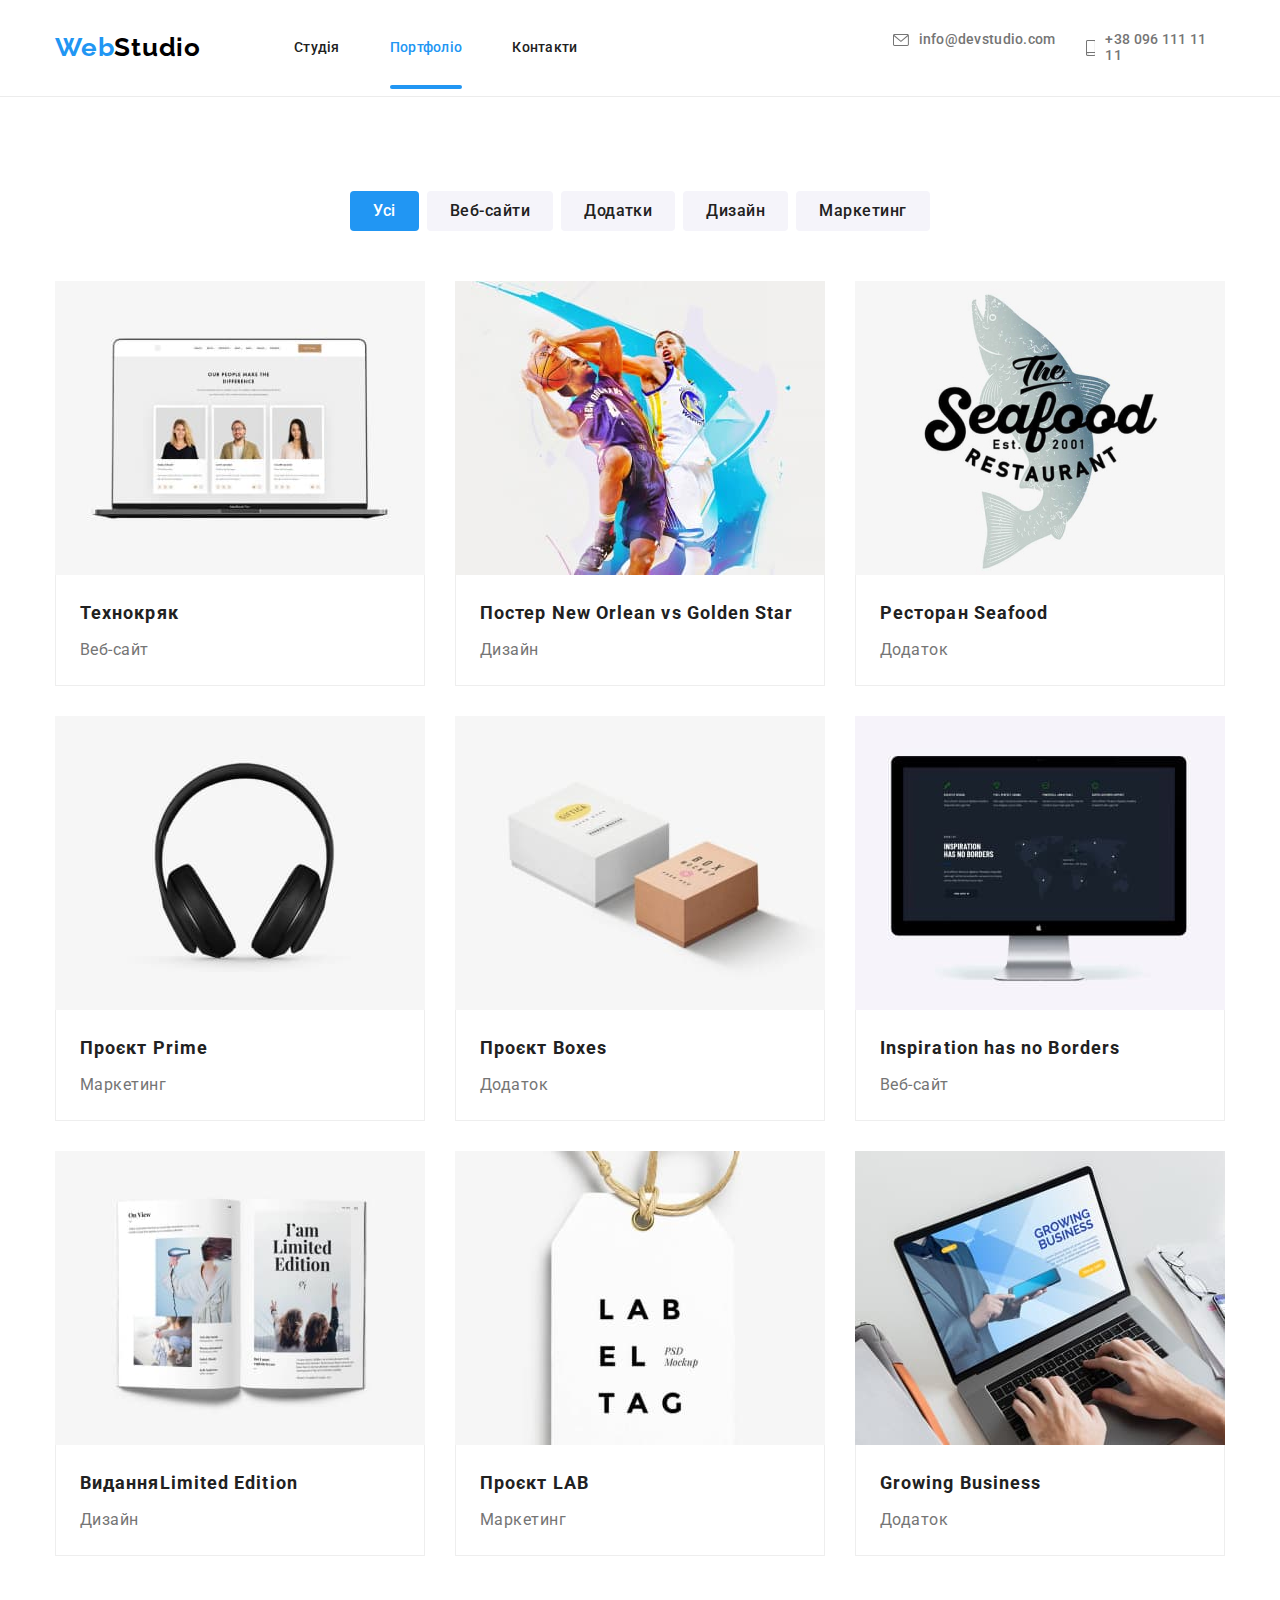
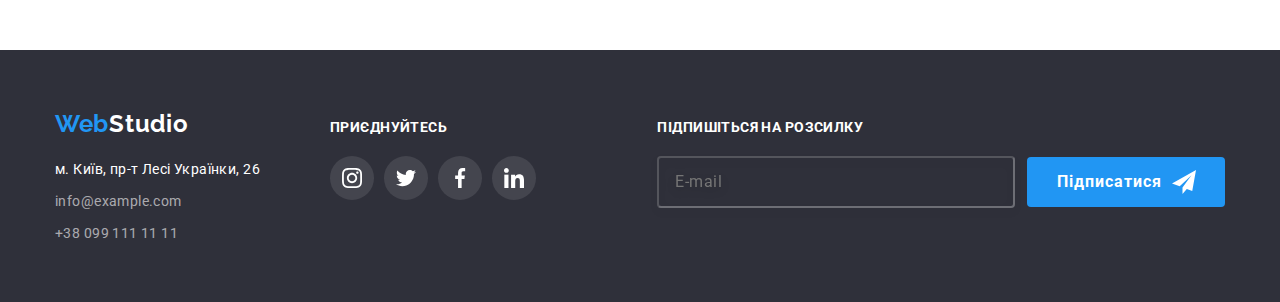
==== commit 39a3907c: "Изменение в шрифте моб.меню." ====
--- a/portfolio.html
+++ b/portfolio.html
@@ -16,7 +16,7 @@
   <link rel="stylesheet" href="./css/main.min.css">
 </head>
 
-<body>
+<body class="body">
   <!-- Шапка -->
   <header class="header">
     <div class="header__container container ">
@@ -32,7 +32,7 @@
             <li class="header__menu-item"><a href="./index.html" class="header__menu-link">Студія</a>
             </li>
             <li class="header__menu-item"><a href="./portfolio.html"
-                class="header__menu-link header__menu-link--current">Портфоліо</a></li>
+                class="header__menu-link  header__menu-link--current">Портфоліо</a></li>
             <li class="header__menu-item"><a href="#" class="header__menu-link">Контакти</a></li>
           </ul>
         </nav>
--- a/css/main.min.css
+++ b/css/main.min.css
@@ -1 +1 @@
-:root{--primary-transition-time: 250ms;--primary-cubic-bezier: cubic-bezier(0.4, 0, 0.2, 1);--hero-background-gradient: linear-gradient(to right, rgba(47, 48, 58, 0.4), rgba(47, 48, 58, 0.4));--primary-text-color: #757575;--border-header-color: #ececec;--logo-black-color: #000000;--accent-color: #2196f3;--accent-logo-color: aqua;--title-text-color: #212121;--bgc-hero-footer-color: #2f303a;--main-white-color: #ffffff;--btn-hero-color: #188ce8;--advantages-icon-color: rgba(245, 244, 250, 1);--specialism-text-bgc: rgba(47, 48, 58, 0.8);--cooperators-bgc: #f5f4fa;--cooperators-card-bgc: #ffffff;--cooperators-card-shadow: 0px 1px 3px rgba(0, 0, 0, 0.12), 0px 1px 1px rgba(0, 0, 0, 0.14), 0px 2px 1px rgba(0, 0, 0, 0.2);--cooperators-icon-bgc: #ffffff;--cooperators-icon-fill: #afb1b8;--cooperators-icon-bgc-hover: #2196f3;--cooperators-icon-fill-hover: #ffffff;--clients-border-color: #afb1b8;--clients-fill-color: #afb1b8;--address-footer-color: rgba(255, 255, 255, 0.6);--footer-networks-bgc: rgba(255, 255, 255, 0.1);--footer-input-border-color: rgba(255, 255, 255, 0.3);--footer-input-border-shadow: drop-shadow(0px 4px 4px rgba(0, 0, 0, 0.15));--footer-input-color: rgba(255, 255, 255, 0.6);--footer-button-hover-shadow: 0px 4px 4px rgba(0, 0, 0, 0.15);--btn-grey-color: #f5f4fa;--portfolio-button-current-color: #ffffff;--portfolio-button-hover-color: #ffffff;--portfolio-button-shadow: 0px 3px 1px rgba(0, 0, 0, 0.1), 0px 1px 2px rgba(0, 0, 0, 0.08), 0px 2px 2px rgba(0, 0, 0, 0.12);--portfolio-card-bgc: rgba(33, 150, 243, 0.9);--portfolio-card-hover-shadow: 0px 1px 1px rgba(0, 0, 0, 0.12), 0px 4px 4px rgba(0, 0, 0, 0.06), 1px 4px 6px rgba(0, 0, 0, 0.16);--backdrop-bgc: rgba(0, 0, 0, 0.2);--modal-shadow-color: 0px 1px 3px rgba(0, 0, 0, 0.12), 0px 1px 1px rgba(0, 0, 0, 0.14), 0px 2px 1px rgba(0, 0, 0, 0.2);--modal-border-color: rgba(33, 33, 33, 0.2);--modal-textarea-color: rgba(117, 117, 117, 0.5);--modal-btn-border-color: rgba(0, 0, 0, 0.1);--border-works-color: #eeeeee}body{color:var(--primary-text-color);font-family:Roboto,sans-serif}body.modal-open{overflow:hidden}input,textarea{cursor:pointer}ul,h1,h2,h3,h4,h5,h6,p{list-style:none;padding:0;margin:0}img{display:block;max-width:100%;height:auto;width:100%}.section{padding:60px 0}@media screen and (min-width: 1200px){.section{padding:94px 0}}.container{margin-left:auto;margin-right:auto;padding-right:15px;padding-left:15px;width:100%}@media screen and (min-width: 480px){.container{max-width:480px}}@media screen and (min-width: 768px){.container{max-width:768px}}@media screen and (min-width: 1200px){.container{max-width:1200px}}.button{display:inline-block;cursor:pointer;font-family:inherit;font-weight:500;font-size:16px;line-height:1.62;letter-spacing:.03em;text-align:center;border-radius:4px;border:1px solid rgba(0,0,0,0);color:var(--title-text-color--);background-color:var(--main-white-color)}.section-title{font-weight:700;font-size:28px;line-height:1.17;text-align:center;letter-spacing:.03em;color:var(--title-text-color)}@media screen and (min-width: 1200px){.section-title{font-size:36px}}.visually-hidden{position:absolute;width:1px;height:1px;margin:-1px;border:0;padding:0;white-space:nowrap;clip-path:inset(100%);clip:rect(0 0 0 0);overflow:hidden}.header{border-bottom-width:1px;border-bottom-style:solid;border-bottom-color:var(--border-header-color)}.header__container{position:relative;display:flex;align-items:center}.header__navigation{display:flex;align-items:center}.header__contacts-mobile{display:flex;flex-direction:column;margin-top:auto}.header__logo{margin-right:87px;padding:16px 0;font-family:Raleway,sans-serif;font-weight:700;font-size:24px;line-height:1.17;text-decoration:none;letter-spacing:.03em;transition:color var(--primary-transition-time) var(--primary-cubic-bezier);color:var(--logo-black-color)}@media screen and (min-width: 768px){.header__logo{padding:26px 0}}@media screen and (min-width: 1200px){.header__logo{margin-right:93px;padding:24px 0 25px 0;font-size:26px;line-height:1.19}}.header__logo:hover,.header__logo:focus{color:var(--accent-logo-color)}.logo__forepart{color:var(--accent-color);transition:color var(--primary-transition-time) var(--primary-cubic-bezier)}.header__logo:hover .logo__forepart,.header__logo:focus .logo__forepart,.footer__link:hover .logo__forepart,.footer__link:focus .logo__forepart{color:var(--accent-logo-color)}@media screen and (min-width: 768px){.header__menu{display:flex;gap:50px}}.header__menu-link{display:block;position:relative;font-weight:500;font-size:40px;line-height:1.18;letter-spacing:.02em;text-decoration:none;color:var(--title-text-color);transition:color var(--primary-transition-time) var(--primary-cubic-bezier)}@media screen and (min-width: 768px){.header__menu-link{padding:32px 0;font-size:14px;line-height:1.14}}.header__menu-link:hover,.header__menu-link:focus{color:var(--accent-color)}.header__menu-link--current{color:var(--accent-color)}.header__menu-link--current::after{content:"";position:absolute;display:none;width:100%;height:4px;left:0;bottom:-2px;border-radius:2px;background-color:var(--accent-color)}@media screen and (min-width: 768px){.header__menu-link--current::after{display:block}}@media screen and (min-width: 1200px){.header__menu-link--current::after{bottom:-1px}}.header__menu-item:not(:last-child){margin-bottom:32px}@media screen and (min-width: 768px){.header__menu-item:not(:last-child){margin-bottom:0}}.header__contacts{display:flex;flex-direction:column-reverse;margin-bottom:64px}@media screen and (min-width: 768px){.header__contacts{display:inline-block;margin-bottom:0;margin-left:81px}}@media screen and (min-width: 1200px){.header__contacts{display:flex;flex-direction:row;gap:30px;margin-left:315px}}.header__contacts-item--mail{margin-bottom:10px}@media screen and (min-width: 1200px){.header__contacts-item--mail{margin-bottom:0px}}.header__contacts-mail,.header__contacts-tel{display:flex;font-weight:500;letter-spacing:.02em;text-decoration:none;align-items:center;color:var(--primary-text-color);transition:color var(--primary-transition-time) var(--primary-cubic-bezier)}.header__contacts-mail:hover,.header__contacts-mail:focus,.header__contacts-tel:hover,.header__contacts-tel:focus{color:var(--accent-color)}.header__contacts-tel{font-size:34px;line-height:1.18;padding-bottom:32px;color:var(--accent-color)}@media screen and (min-width: 768px){.header__contacts-tel{margin-top:0;padding-bottom:21px;font-size:12px;line-height:1.17;color:var(--primary-text-color)}}@media screen and (min-width: 1200px){.header__contacts-tel{padding:32px 0;font-size:14px;line-height:1.14}}.header__contacts-mail{font-size:24px;line-height:1.17}@media screen and (min-width: 768px){.header__contacts-mail{padding-top:21px;font-size:12px}}@media screen and (min-width: 1200px){.header__contacts-mail{padding:32px 0;font-size:14px;line-height:1.14}}.header__contacts-icon{display:none;padding-top:0;padding-bottom:0;margin-right:10px;fill:currentColor;transition:fill var(--primary-transition-time) var(--primary-cubic-bezier)}@media screen and (min-width: 768px){.header__contacts-icon{display:block}}.header__contacts-icon:hover,.header__contacts-icon:focus{fill:currentColor}.header__mobile-button{display:inline-flex;position:absolute;top:10px;right:15px;width:40px;height:40px;margin:0;padding:0;border:none;background-color:rgba(0,0,0,0);z-index:2;fill:var(--title-text-color);transition:fill var(--primary-transition-time) var(--primary-cubic-bezier)}@media screen and (min-width: 768px){.header__mobile-button{display:none}}.header__mobile-button:hover,.header__mobile-button:focus{fill:var(--accent-color)}.header__icon-cross{display:none}.header__mobile-button.is-open .header__icon-cross{display:block}.header__mobile-button.is-open .header__icon-menu{display:none}.header__mobile-menu{display:flex}@media screen and (max-width: 767.98px){.header__mobile-menu{position:fixed;top:0;left:0;width:100%;height:100%;padding:48px 83px 48px 40px;overflow-y:scroll;flex-direction:column;background-color:var(--main-white-color);z-index:1;transform:translateX(-100%);transition:transform var(--primary-transition-time) var(--primary-cubic-bezier)}.header__mobile-menu.is-open{transform:translateX(0)}}.header__socials{display:flex;flex-wrap:wrap;gap:10px}@media screen and (min-width: 768px){.header__socials{display:none}}.header__socials-link{display:inline;text-decoration:none;font-weight:500;font-size:18px;line-height:1.22;color:var(--accent-color)}.header__socials-item:not(:last-child):after{content:"";border-left:1px solid var(--modal-border-color);margin-left:10px;color:var(--modal-border-color)}@media screen and (min-width: 768px){.header__socials-item:not(:last-child):after{display:none}}.hero{height:400px;margin-left:auto;margin-right:auto;background-color:var(--bgc-hero-footer-color);background-image:var(--hero-background-gradient),url("../images/hero-bg-mobile1x.jpg");background-size:cover;background-repeat:no-repeat;background-position:center;text-align:center;padding:118px 0}@media(min-device-pixel-ratio: 2),(min-resolution: 192dpi),(min-resolution: 2dppx){.hero{background-image:var(--hero-background-gradient),url("../images/hero-bg-mobile2x.jpg")}}@media screen and (min-width: 768px){.hero{max-width:768px;background-image:var(--hero-background-gradient),url("../images/hero-bg-tablet1x.jpg")}}@media screen and (min-width: 768px)and (min-device-pixel-ratio: 2),screen and (min-width: 768px)and (min-resolution: 192dpi),screen and (min-width: 768px)and (min-resolution: 2dppx){.hero{background-image:var(--hero-background-gradient),url("../images/hero-bg-tablet2x.jpg")}}@media screen and (min-width: 1200px){.hero{max-width:1600px;height:600px;padding:200px 0;background-image:var(--hero-background-gradient),url("../images/hero-bg-desktop1x.jpg")}}@media screen and (min-width: 1200px)and (min-device-pixel-ratio: 2),screen and (min-width: 1200px)and (min-resolution: 192dpi),screen and (min-width: 1200px)and (min-resolution: 2dppx){.hero{background-image:var(--hero-background-gradient),url("../images/hero-bg-desktop2x.jpg")}}.hero__container{max-width:360px}@media screen and (min-width: 1200px){.hero__container{max-width:696px}}.hero__title{color:var(--main-white-color);font-weight:900;font-size:26px;line-height:1.62;letter-spacing:.06em;text-transform:uppercase;margin-bottom:30px}@media screen and (min-width: 1200px){.hero__title{font-size:44px;line-height:1.36}}.hero .hero__button{padding:10px 32px;font-weight:700;font-size:16px;line-height:1.88;letter-spacing:.06em;align-items:center;color:var(--main-white-color);background-color:var(--accent-color);transition:color var(--primary-transition-time) var(--primary-cubic-bezier),color var(--primary-transition-time) var(--primary-cubic-bezier)}.hero .hero__button:hover,.hero .hero__button:focus{color:var(--main-white-color);background-color:var(--btn-hero-color)}.advantages__list{display:flex;flex-wrap:wrap;gap:30px}.advantages__item{width:100%}@media screen and (min-width: 768px){.advantages__item{width:calc((100% - 30px)/2)}}@media screen and (min-width: 1200px){.advantages__item{width:calc((100% - 90px)/4)}}.advantages__icon{display:flex;background-color:var(--advantages-icon-color);height:120px;border-radius:4px;align-items:center;justify-content:center;margin-bottom:30px}.advantages__img{align-self:center}.advantages__title{color:var(--title-text-color);font-weight:700;font-size:14px;line-height:1.14;text-transform:uppercase;letter-spacing:.03em;margin-bottom:10px;text-align:center}@media screen and (min-width: 768px){.advantages__title{text-align:start}}.advantages__description{font-weight:400;font-size:14px;line-height:1.71;letter-spacing:.03em}.specialism{display:none;padding-top:0}@media screen and (min-width: 1200px){.specialism{display:block}}.specialism__title{margin-bottom:50px}.specialism__list{display:flex;gap:30px}.specialism__item{position:relative}.specialism__text{display:flex;position:absolute;width:100%;height:70px;bottom:0px;font-style:normal;font-weight:700;font-size:14px;line-height:1.14;letter-spacing:.03em;text-transform:uppercase;align-items:center;justify-content:center;color:var(--main-white-color);background-color:var(--specialism-text-bgc)}.cooperators{background-color:var(--cooperators-bgc)}.cooperators__title{margin-bottom:30px}@media screen and (min-width: 1200px){.cooperators__title{margin-bottom:50px}}.cooperators__list{display:block}@media screen and (min-width: 768px){.cooperators__list{display:flex;flex-wrap:wrap;gap:30px}}.cooperators__item{width:100%;background-color:var(--main-white-color);box-shadow:var(--cooperators-card-shadow);border-radius:0px 0px 4px 4px}@media screen and (min-width: 768px){.cooperators__item{width:calc((100% - 30px)/2)}}@media screen and (min-width: 1200px){.cooperators__item{width:calc((100% - 90px)/4)}}.cooperators__item:not(:last-child){margin-bottom:30px}@media screen and (min-width: 768px){.cooperators__item:not(:last-child){margin-bottom:0}}.cooperators__card{padding:30px 0 24px 0;text-align:center}@media screen and (min-width: 1200px){.cooperators__card{padding:30px 32px}}.cooperators__name{color:var(--title-text-color);font-weight:500;font-size:16px;line-height:1.19;letter-spacing:.03em;margin-bottom:10px}.cooperators__post{font-weight:400;font-size:16px;line-height:1.9;letter-spacing:.03em;margin-bottom:16px}.cooperators__networks{display:inline-flex;gap:10px}.cooperators__link{display:flex;width:44px;height:44px;border-radius:44px;align-items:center;justify-content:center;background-color:var(--cooperators-icon-bgc);fill:var(--cooperators-icon-fill);transition:fill var(--primary-transition-time) var(--primary-cubic-bezier),background-color var(--primary-transition-time) var(--primary-cubic-bezier)}.cooperators__link:hover,.cooperators__link:focus{background-color:var(--cooperators-icon-bgc-hover);fill:var(--cooperators-icon-fill-hover)}.clients__title{margin-bottom:30px}.clients__list{display:flex;flex-wrap:wrap;gap:30px;justify-content:center}.clients__item{width:calc((100% - 30px)/2)}@media screen and (min-width: 480px){.clients__item{width:210px}}@media screen and (min-width: 768px){.clients__item{width:calc((100% - 60px)/3)}}@media screen and (min-width: 1200px){.clients__item{width:calc((100% - 150px)/6)}}.clients__link{display:flex;height:92px;border:1px solid var(--clients-border-color);border-radius:4px;fill:var(--clients-fill-color);align-items:center;justify-content:center;transition:fill var(--primary-transition-time) var(--primary-cubic-bezier),border var(--primary-transition-time) var(--primary-cubic-bezier)}.clients__link:hover,.clients__link:focus{fill:var(--accent-color);border:1px solid var(--accent-color)}.backdrop{position:fixed;top:0;left:0;width:100%;height:100%;padding:93px 15px;z-index:1;background-color:var(--backdrop-bgc);transition:opacity var(--primary-transition-time) var(--primary-cubic-bezier)}@media screen and (min-width: 768px){.backdrop{padding:0}}.backdrop.is-hidden{opacity:0;pointer-events:none}.modal{position:absolute;width:calc(100% - 30px);max-width:450px;height:609px;top:50%;left:50%;padding:40px;transform:translate(-50%, -50%) scale(1);transition:transform var(--primary-transition-time) var(--primary-cubic-bezier);border-radius:4px;box-shadow:var(--modal-shadow-color);background-color:var(--main-white-color)}@media screen and (min-width: 1200px){.modal{max-width:528px;height:581px}}.backdrop.is-hidden .modal{transform:translate(-50%, -50%) scale(1.1)}.modal__btn-modal{position:absolute;display:flex;width:30px;height:30px;right:8px;top:8px;border-radius:50%;align-items:center;cursor:pointer;background-color:var(--main-white-color);border:1px solid var(--modal-btn-border-color)}.modal__icon-close{width:18px;height:18px;fill:var(--logo-black-color);transition:fill var(--primary-transition-time) var(--primary-cubic-bezier)}.modal__title{margin-bottom:12px;font-weight:700;font-size:20px;line-height:1.5;text-align:center;letter-spacing:.03em;color:var(--title-text-color)}@media screen and (min-width: 1200px){.modal__title{line-height:1.15}}.modal__form{width:100%;height:100%}.modal__user-contacts{position:relative;display:flex;flex-direction:column;font-weight:400;font-size:12px;line-height:1.17;letter-spacing:.01em}.modal__icon{position:absolute;top:11px;left:12px;width:18px;height:18px;transform:translateY(100%);transition:fill var(--primary-transition-time) var(--primary-cubic-bezier)}.modal__input{height:40px;padding-left:42px;margin-top:4px;outline:none;border:1px solid var(--modal-border-color);border-radius:4px;transition:border-color var(--primary-transition-time) var(--primary-cubic-bezier)}.modal__textarea{height:120px;margin-top:4px;padding:12px 16px;resize:none;outline:none;font-weight:400;font-size:14px;line-height:1.14;letter-spacing:.01em;color:var(--modal-textarea-color);border:1px solid var(--modal-border-color);border-radius:4px;transition:border-color var(--primary-transition-time) var(--primary-cubic-bezier)}.modal__icon{position:absolute;top:11px;left:12px;width:18px;height:18px;transform:translateY(100%);transition:fill var(--primary-transition-time) var(--primary-cubic-bezier)}.modal__input{height:40px;padding-left:42px;margin-top:4px;outline:none;border:1px solid var(--modal-border-color);border-radius:4px;transition:border-color var(--primary-transition-time) var(--primary-cubic-bezier)}.modal__textarea{height:120px;margin-top:4px;padding:12px 16px;resize:none;outline:none;font-weight:400;font-size:14px;line-height:1.14;letter-spacing:.01em;color:var(--modal-textarea-color);border:1px solid var(--modal-border-color);border-radius:4px;transition:border-color var(--primary-transition-time) var(--primary-cubic-bezier)}@media screen and (min-width: 1200px){.modal__textarea{font-size:12px;line-height:1.17}}.modal__agreement{display:inline-block;padding:0;margin-top:20px;text-align:center;font-weight:400;font-size:12px;line-height:1.17;letter-spacing:.03em}@media screen and (min-width: 1200px){.modal__agreement{margin-left:12px;font-size:14px;line-height:1.71}}.modal__agreement-link{color:var(--accent-color)}.modal__checkbox{display:inline-block;width:1px;height:1px;margin:-1px;border:0;padding:0;white-space:nowrap;clip-path:inset(100%);clip:rect(0 0 0 0);overflow:hidden}.modal__icon-checkbox{display:inline-block;width:16px;height:15px;margin-right:8px;border:1px solid var(--logo-black-color);border-radius:2px;vertical-align:text-top;transition:border-color var(--primary-transition-time) var(--primary-cubic-bezier)}.modal__btn-modal:hover .modal__icon-close,.modal__btn-modal:focus .modal__icon-close{fill:var(--accent-color)}.modal__user-contacts:not(:first-child){margin-top:10px}.modal__user-contacts:focus-within>.modal__input,.modal__user-contacts:focus-within>.modal__textarea{border-color:var(--accent-color);color:var(--logo-black-color)}.modal__user-contacts:focus-within>.modal__icon{fill:var(--accent-color)}.modal__checkbox:checked+.modal__icon-checkbox{background-color:var(--accent-color);border:1px solid var(--accent-color)}.modal__checkbox:focus+.modal__icon-checkbox{border-color:var(--accent-color)}.modal__button-submit{display:block;margin-top:30px;margin-left:auto;margin-right:auto;padding:10px 55px 10px 56px;font-weight:700;font-size:16px;line-height:1.88;align-items:center;text-align:center;letter-spacing:.06em;color:var(--main-white-color);background-color:var(--accent-color);border:1px solid rgba(0,0,0,0);border-radius:4px;transition:background-color var(--primary-transition-time) var(--primary-cubic-bezier),box-shadow var(--primary-transition-time) var(--primary-cubic-bezier)}.modal__button-submit:hover,.modal__button-submit:focus{background-color:var(--btn-hero-color);box-shadow:0px 4px 4px rgba(0,0,0,.15)}.portfolio__menu{display:flex;flex-wrap:wrap;gap:8px}@media screen and (min-width: 480px){.portfolio__menu{justify-content:center}}@media screen and (min-width: 768px){.portfolio__menu{flex-wrap:nowrap}}.portfolio__menu-button{padding:6px 22px;transition:color var(--primary-transition-time) var(--primary-cubic-bezier),background-color var(--primary-transition-time) var(--primary-cubic-bezier),box-shadow var(--primary-transition-time) var(--primary-cubic-bezier);color:var(--title-text-color);background-color:var(--btn-grey-color)}.portfolio__menu-button--current{color:var(--portfolio-button-current-color);background-color:var(--accent-color)}.portfolio__menu-button:hover,.portfolio__menu-button:focus{color:var(--portfolio-button-hover-color);background-color:var(--accent-color);box-shadow:var(--portfolio-button-shadow)}.portfolio__works-list{display:block;margin-top:40px}@media screen and (min-width: 768px){.portfolio__works-list{display:flex;flex-wrap:wrap;gap:30px;justify-content:center}}@media screen and (min-width: 768px){.portfolio__works-list{margin-top:30px;justify-content:left}}@media screen and (min-width: 1200px){.portfolio__works-list{margin-top:50px}}@media screen and (min-width: 768px){.portfolio__works-item{width:calc((100% - 30px)/2)}}@media screen and (min-width: 1200px){.portfolio__works-item{width:calc((100% - 60px)/3)}}.portfolio__works-item:not(:last-child){margin-bottom:30px}@media screen and (min-width: 768px){.portfolio__works-item:not(:last-child){margin-bottom:0}}.portfolio__link-card{display:flex;flex-direction:column;height:100%;text-decoration:none;transition:box-shadow var(--primary-transition-time) var(--primary-cubic-bezier)}.portfolio__card-overlate{position:relative;overflow:hidden}.portfolio__link-card:hover,.portfolio__link-card:focus{box-shadow:var(--portfolio-card-hover-shadow)}.portfolio__card-description{display:block;padding:20px 24px;flex-grow:1;border-width:0 1px 1px;border-style:solid;border-color:var(--border-works-color)}.portfolio__card-title{margin-bottom:4px;font-weight:700;font-size:18px;line-height:2;letter-spacing:.06em;color:var(--title-text-color)}.portfolio__card-name{font-weight:400;font-size:16px;line-height:1.88;text-decoration:none;letter-spacing:.03em;color:var(--primary-text-color)}.portfolio__card-text{position:absolute;display:block;padding:77px 24px;top:0;left:0;width:100%;height:100%;overflow-y:scroll;font-style:normal;font-weight:400;font-size:18px;line-height:1.56;letter-spacing:.03em;transform:translateY(101%);transition:transform var(--primary-transition-time) var(--primary-cubic-bezier);color:var(--main-white-color);background-color:var(--portfolio-card-bgc)}@media screen and (min-width: 768px){.portfolio__card-text{padding:49px 24px 77px 24px}}@media screen and (min-width: 1200px){.portfolio__card-text{padding:49px 24px}}.portfolio__link-card:hover .portfolio__card-text,.portfolio__link-card:focus .portfolio__card-text{transform:translateY(0)}.footer{height:603px;padding-top:60px;padding-bottom:60px;background-color:var(--bgc-hero-footer-color)}@media screen and (min-width: 768px){.footer{height:463px}}@media screen and (min-width: 1200px){.footer{height:252px}}.footer__container{text-align:center}@media screen and (min-width: 768px){.footer__container{display:flex;flex-wrap:wrap;align-items:baseline;justify-content:center}}@media screen and (min-width: 1200px){.footer__container{display:flex;flex-wrap:wrap;align-items:baseline;text-align:start}}.footer__logo{margin-bottom:60px}@media screen and (min-width: 768px){.footer__logo{margin-bottom:0}}.footer__address-list{display:block;font-style:normal;font-weight:400;font-size:14px;line-height:1.71;letter-spacing:.03em;text-decoration:none;color:var(--main-white-color)}.footer__link{display:block;margin-bottom:20px;margin-bottom:20px;font-family:Raleway,sans-serif;font-weight:700;font-size:24px;line-height:1.17;text-decoration:none;color:var(--main-white-color);transition:color var(--primary-transition-time) var(--primary-cubic-bezier)}.footer__link:hover,.footer__link:focus{color:var(--accent-logo-color)}.footer__address-item:not(:last-child){margin-bottom:8px}.footer__address-item--grey,.footer__address-item--grey{color:var(--address-footer-color);text-decoration:none;transition:color var(--primary-transition-time) var(--primary-cubic-bezier)}.footer__address-item--grey:hover,.footer__address-item--grey:focus,.footer__address-item--grey:hover,.footer__address-item--grey:focus{color:var(--accent-color)}.footer__networks{height:80px;margin-bottom:60px}@media screen and (min-width: 768px){.footer__networks{margin-left:165px;margin-bottom:0}}@media screen and (min-width: 1200px){.footer__networks{margin-left:70px}}.footer__networks-title{margin-bottom:20px;font-weight:700;font-size:14px;line-height:1.14;letter-spacing:.03em;text-transform:uppercase;color:var(--main-white-color)}.footer__networks-list{display:flex;gap:10px;justify-content:center}.footer__networks-login{display:flex;width:44px;height:44px;border-radius:44px;align-items:center;justify-content:center;background-color:var(--footer-networks-bgc);fill:var(--main-white-color);transition:background-color var(--primary-transition-time) var(--primary-cubic-bezier)}.footer__networks-login:hover,.footer__networks-login:focus{background-color:var(--accent-color)}@media screen and (min-width: 1200px){.footer__subscribe{margin-left:auto}}.footer__subscribe-icon{width:24px;height:24px;margin-left:10px;text-align:center}.footer__subscribe-form{width:100%;height:50px}@media screen and (min-width: 1200px){.footer__subscribe-form{display:flex;align-items:baseline;justify-content:center}}.footer__subscribe-label{margin-bottom:20px;font-weight:700;font-size:14px;line-height:1.14;letter-spacing:.03em;text-transform:uppercase;color:var(--main-white-color)}.footer__subscribe-input{display:inline-block;width:100%;max-width:358px;padding:14px 16px 14px 16px;margin-bottom:20px;font-weight:400;font-size:16px;line-height:1.25;align-items:center;letter-spacing:.03em;outline:none;border-color:var(--footer-input-border-color);filter:var(--footer-input-border-shadow);border-radius:4px;transition:button-color var(--primary-transition-time) var(--primary-cubic-bezier);color:var(--footer-input-color);background-color:rgba(0,0,0,0)}@media screen and (min-width: 480px){.footer__subscribe-input{width:358px}}@media screen and (min-width: 768px){.footer__subscribe-input{display:block}}@media screen and (min-width: 1200px){.footer__subscribe-input{margin-bottom:0}}.footer__subscribe-input:focus{border-color:var(--accent-color)}.footer__subscribe-button{display:inline-flex;padding:9px 28px 9px 29px;font-weight:700;font-size:16px;line-height:1.88;letter-spacing:.06em;align-items:center;border-radius:4px;border:1px solid rgba(0,0,0,0);color:var(--main-white-color);background-color:var(--accent-color);transition:background-color var(--primary-transition-time) var(--primary-cubic-bezier),box-shadow var(--primary-transition-time) var(--primary-cubic-bezier)}@media screen and (min-width: 1200px){.footer__subscribe-button{margin-left:12px}}.footer__subscribe-button:hover,.footer__subscribe-button:focus{background-color:var(--btn-hero-color);box-shadow:var(--footer-button-hover-shadow)}/*# sourceMappingURL=main.min.css.map */+:root{--primary-transition-time: 250ms;--primary-cubic-bezier: cubic-bezier(0.4, 0, 0.2, 1);--hero-background-gradient: linear-gradient(to right, rgba(47, 48, 58, 0.4), rgba(47, 48, 58, 0.4));--primary-text-color: #757575;--border-header-color: #ececec;--logo-black-color: #000000;--accent-color: #2196f3;--accent-logo-color: aqua;--title-text-color: #212121;--bgc-hero-footer-color: #2f303a;--main-white-color: #ffffff;--btn-hero-color: #188ce8;--advantages-icon-color: rgba(245, 244, 250, 1);--specialism-text-bgc: rgba(47, 48, 58, 0.8);--cooperators-bgc: #f5f4fa;--cooperators-card-bgc: #ffffff;--cooperators-card-shadow: 0px 1px 3px rgba(0, 0, 0, 0.12), 0px 1px 1px rgba(0, 0, 0, 0.14), 0px 2px 1px rgba(0, 0, 0, 0.2);--cooperators-icon-bgc: #ffffff;--cooperators-icon-fill: #afb1b8;--cooperators-icon-bgc-hover: #2196f3;--cooperators-icon-fill-hover: #ffffff;--clients-border-color: #afb1b8;--clients-fill-color: #afb1b8;--address-footer-color: rgba(255, 255, 255, 0.6);--footer-networks-bgc: rgba(255, 255, 255, 0.1);--footer-input-border-color: rgba(255, 255, 255, 0.3);--footer-input-border-shadow: drop-shadow(0px 4px 4px rgba(0, 0, 0, 0.15));--footer-input-color: rgba(255, 255, 255, 0.6);--footer-button-hover-shadow: 0px 4px 4px rgba(0, 0, 0, 0.15);--btn-grey-color: #f5f4fa;--portfolio-button-current-color: #ffffff;--portfolio-button-hover-color: #ffffff;--portfolio-button-shadow: 0px 3px 1px rgba(0, 0, 0, 0.1), 0px 1px 2px rgba(0, 0, 0, 0.08), 0px 2px 2px rgba(0, 0, 0, 0.12);--portfolio-card-bgc: rgba(33, 150, 243, 0.9);--portfolio-card-hover-shadow: 0px 1px 1px rgba(0, 0, 0, 0.12), 0px 4px 4px rgba(0, 0, 0, 0.06), 1px 4px 6px rgba(0, 0, 0, 0.16);--backdrop-bgc: rgba(0, 0, 0, 0.2);--modal-shadow-color: 0px 1px 3px rgba(0, 0, 0, 0.12), 0px 1px 1px rgba(0, 0, 0, 0.14), 0px 2px 1px rgba(0, 0, 0, 0.2);--modal-border-color: rgba(33, 33, 33, 0.2);--modal-textarea-color: rgba(117, 117, 117, 0.5);--modal-btn-border-color: rgba(0, 0, 0, 0.1);--border-works-color: #eeeeee}body{color:var(--primary-text-color);font-family:Roboto,sans-serif}body.modal-open{overflow:hidden}input,textarea{cursor:pointer}ul,h1,h2,h3,h4,h5,h6,p{list-style:none;padding:0;margin:0}img{display:block;max-width:100%;height:auto;width:100%}.section{padding:60px 0}@media screen and (min-width: 1200px){.section{padding:94px 0}}.container{margin-left:auto;margin-right:auto;padding-right:15px;padding-left:15px;width:100%}@media screen and (min-width: 480px){.container{max-width:480px}}@media screen and (min-width: 768px){.container{max-width:768px}}@media screen and (min-width: 1200px){.container{max-width:1200px}}.button{display:inline-block;cursor:pointer;font-family:inherit;font-weight:500;font-size:16px;line-height:1.62;letter-spacing:0.03em;text-align:center;border-radius:4px;border:1px solid rgba(0,0,0,0);color:var(--title-text-color--);background-color:var(--main-white-color)}.section-title{font-weight:700;font-size:28px;line-height:1.17;letter-spacing:0.03em;text-align:center;color:var(--title-text-color)}@media screen and (min-width: 1200px){.section-title{font-size:36px}}.visually-hidden{position:absolute;width:1px;height:1px;margin:-1px;border:0;padding:0;white-space:nowrap;clip-path:inset(100%);clip:rect(0 0 0 0);overflow:hidden}.no-scroll{overflow:hidden}.header{border-bottom-width:1px;border-bottom-style:solid;border-bottom-color:var(--border-header-color)}.header__container{position:relative;display:flex;align-items:center}.header__navigation{display:flex;align-items:center}.header__contacts-mobile{display:flex;flex-direction:column;margin-top:auto}.header__logo{margin-right:87px;padding:16px 0;font-family:Raleway,sans-serif;font-weight:700;font-size:24px;line-height:1.17;letter-spacing:0.03em;text-decoration:none;transition:color var(--primary-transition-time) var(--primary-cubic-bezier);color:var(--logo-black-color)}@media screen and (min-width: 768px){.header__logo{padding:26px 0}}@media screen and (min-width: 1200px){.header__logo{margin-right:93px;padding:24px 0 25px 0;font-size:26px;line-height:1.19;letter-spacing:em}}.header__logo:hover,.header__logo:focus{color:var(--accent-logo-color)}.logo__forepart{color:var(--accent-color);transition:color var(--primary-transition-time) var(--primary-cubic-bezier)}.header__logo:hover .logo__forepart,.header__logo:focus .logo__forepart,.footer__link:hover .logo__forepart,.footer__link:focus .logo__forepart{color:var(--accent-logo-color)}@media screen and (min-width: 768px){.header__menu{display:flex;gap:50px}}.header__menu-link{display:block;position:relative;font-weight:500;font-size:40px;line-height:1.18;letter-spacing:0.02em;text-decoration:none;color:var(--title-text-color);transition:color var(--primary-transition-time) var(--primary-cubic-bezier)}@media screen and (min-width: 768px){.header__menu-link{padding:32px 0;font-size:14px;line-height:1.14;letter-spacing:em}}.header__menu-link:hover,.header__menu-link:focus{color:var(--accent-color)}.header__menu-link--current{color:var(--accent-color)}.header__menu-link--current::after{content:"";position:absolute;display:none;width:100%;height:4px;left:0;bottom:-2px;border-radius:2px;background-color:var(--accent-color)}@media screen and (min-width: 768px){.header__menu-link--current::after{display:block}}@media screen and (min-width: 1200px){.header__menu-link--current::after{bottom:-1px}}.header__menu-item:not(:last-child){margin-bottom:32px}@media screen and (min-width: 768px){.header__menu-item:not(:last-child){margin-bottom:0}}.header__contacts{display:flex;flex-direction:column-reverse;margin-bottom:64px}@media screen and (min-width: 768px){.header__contacts{display:inline-block;margin-bottom:0;margin-left:81px}}@media screen and (min-width: 1200px){.header__contacts{display:flex;flex-direction:row;gap:30px;margin-left:315px}}.header__contacts-item--mail{margin-bottom:10px}@media screen and (min-width: 1200px){.header__contacts-item--mail{margin-bottom:0px}}.header__contacts-mail,.header__contacts-tel{display:flex;font-weight:500;letter-spacing:.02em;text-decoration:none;align-items:center;color:var(--primary-text-color);transition:color var(--primary-transition-time) var(--primary-cubic-bezier)}.header__contacts-mail:hover,.header__contacts-mail:focus,.header__contacts-tel:hover,.header__contacts-tel:focus{color:var(--accent-color)}.header__contacts-tel{font-size:22px;line-height:1.18;padding-bottom:32px;color:var(--accent-color)}@media screen and (min-width: 480px){.header__contacts-tel{font-size:34px}}@media screen and (min-width: 768px){.header__contacts-tel{margin-top:0;padding-bottom:21px;font-size:12px;line-height:1.17;color:var(--primary-text-color)}}@media screen and (min-width: 1200px){.header__contacts-tel{padding:32px 0;font-size:14px;line-height:1.14}}.header__contacts-mail{font-size:24px;line-height:1.17}@media screen and (min-width: 768px){.header__contacts-mail{padding-top:21px;font-size:12px}}@media screen and (min-width: 1200px){.header__contacts-mail{padding:32px 0;font-size:14px;line-height:1.14}}.header__contacts-icon{display:none;padding-top:0;padding-bottom:0;margin-right:10px;fill:currentColor;transition:fill var(--primary-transition-time) var(--primary-cubic-bezier)}@media screen and (min-width: 768px){.header__contacts-icon{display:block}}.header__contacts-icon:hover,.header__contacts-icon:focus{fill:currentColor}.header__mobile-button{display:inline-flex;position:absolute;top:10px;right:15px;width:40px;height:40px;margin:0;padding:0;border:none;background-color:rgba(0,0,0,0);z-index:2;fill:var(--title-text-color);transition:fill var(--primary-transition-time) var(--primary-cubic-bezier)}@media screen and (min-width: 768px){.header__mobile-button{display:none}}.header__mobile-button:hover,.header__mobile-button:focus{fill:var(--accent-color)}.header__icon-cross{display:none}.header__mobile-button.is-open .header__icon-cross{display:block}.header__mobile-button.is-open .header__icon-menu{display:none}.header__mobile-menu{display:flex;z-index:1}@media screen and (max-width: 767.98px){.header__mobile-menu{position:fixed;top:0;left:0;width:100%;height:100%;padding:48px 83px 48px 40px;overflow-y:scroll;flex-direction:column;background-color:var(--main-white-color);transform:translateX(-100%);transition:transform var(--primary-transition-time) var(--primary-cubic-bezier)}.header__mobile-menu.is-open{transform:translateX(0)}}.header__socials{display:flex;flex-wrap:wrap;gap:10px}@media screen and (min-width: 768px){.header__socials{display:none}}.header__socials-link{display:inline;text-decoration:none;font-weight:500;font-size:18px;line-height:1.22;letter-spacing:0.02em;color:var(--accent-color)}.header__socials-item:not(:last-child):after{content:"";border-left:1px solid var(--modal-border-color);margin-left:10px;color:var(--modal-border-color)}@media screen and (min-width: 768px){.header__socials-item:not(:last-child):after{display:none}}.hero{height:400px;margin-left:auto;margin-right:auto;background-color:var(--bgc-hero-footer-color);background-image:var(--hero-background-gradient),url("../images/hero-bg-mobile1x.jpg");background-size:cover;background-repeat:no-repeat;background-position:center;text-align:center;padding:118px 0}@media(min-device-pixel-ratio: 2),(min-resolution: 192dpi),(min-resolution: 2dppx){.hero{background-image:var(--hero-background-gradient),url("../images/hero-bg-mobile2x.jpg")}}@media screen and (min-width: 768px){.hero{max-width:768px;background-image:var(--hero-background-gradient),url("../images/hero-bg-tablet1x.jpg")}}@media screen and (min-width: 768px)and (min-device-pixel-ratio: 2),screen and (min-width: 768px)and (min-resolution: 192dpi),screen and (min-width: 768px)and (min-resolution: 2dppx){.hero{background-image:var(--hero-background-gradient),url("../images/hero-bg-tablet2x.jpg")}}@media screen and (min-width: 1200px){.hero{max-width:1600px;height:600px;padding:200px 0;background-image:var(--hero-background-gradient),url("../images/hero-bg-desktop1x.jpg")}}@media screen and (min-width: 1200px)and (min-device-pixel-ratio: 2),screen and (min-width: 1200px)and (min-resolution: 192dpi),screen and (min-width: 1200px)and (min-resolution: 2dppx){.hero{background-image:var(--hero-background-gradient),url("../images/hero-bg-desktop2x.jpg")}}.hero__container{max-width:360px}@media screen and (min-width: 1200px){.hero__container{max-width:696px}}.hero__title{margin-bottom:30px;font-weight:900;font-size:26px;line-height:1.62;letter-spacing:0.06em;text-transform:uppercase;color:var(--main-white-color)}@media screen and (min-width: 1200px){.hero__title{font-size:44px;line-height:1.36;letter-spacing:em}}.hero .hero__button{padding:10px 32px;font-weight:700;font-size:16px;line-height:1.88;letter-spacing:0.06em;align-items:center;color:var(--main-white-color);background-color:var(--accent-color);transition:color var(--primary-transition-time) var(--primary-cubic-bezier),color var(--primary-transition-time) var(--primary-cubic-bezier)}.hero .hero__button:hover,.hero .hero__button:focus{color:var(--main-white-color);background-color:var(--btn-hero-color)}.advantages__list{display:flex;flex-wrap:wrap;gap:30px}.advantages__item{width:100%}@media screen and (min-width: 768px){.advantages__item{width:calc((100% - 30px)/2)}}@media screen and (min-width: 1200px){.advantages__item{width:calc((100% - 90px)/4)}}.advantages__icon{display:flex;background-color:var(--advantages-icon-color);height:120px;border-radius:4px;align-items:center;justify-content:center;margin-bottom:30px}.advantages__img{align-self:center}.advantages__title{margin-bottom:10px;font-weight:700;font-size:14px;line-height:1.14;letter-spacing:0.03em;text-align:center;text-transform:uppercase;color:var(--title-text-color)}@media screen and (min-width: 768px){.advantages__title{text-align:start}}.advantages__description{font-weight:400;font-size:14px;line-height:1.71;letter-spacing:0.03em}.specialism{display:none;padding-top:0}@media screen and (min-width: 1200px){.specialism{display:block}}.specialism__title{margin-bottom:50px}.specialism__list{display:flex;gap:30px}.specialism__item{position:relative}.specialism__text{display:flex;position:absolute;width:100%;height:70px;bottom:0px;font-weight:700;font-size:14px;line-height:1.14;letter-spacing:0.03em;text-transform:uppercase;align-items:center;justify-content:center;color:var(--main-white-color);background-color:var(--specialism-text-bgc)}.cooperators{background-color:var(--cooperators-bgc)}.cooperators__title{margin-bottom:30px}@media screen and (min-width: 1200px){.cooperators__title{margin-bottom:50px}}.cooperators__list{display:block}@media screen and (min-width: 768px){.cooperators__list{display:flex;flex-wrap:wrap;gap:30px}}.cooperators__item{width:100%;background-color:var(--main-white-color);box-shadow:var(--cooperators-card-shadow);border-radius:0px 0px 4px 4px}@media screen and (min-width: 768px){.cooperators__item{width:calc((100% - 30px)/2)}}@media screen and (min-width: 1200px){.cooperators__item{width:calc((100% - 90px)/4)}}.cooperators__item:not(:last-child){margin-bottom:30px}@media screen and (min-width: 768px){.cooperators__item:not(:last-child){margin-bottom:0}}.cooperators__card{padding:30px 0 24px 0;text-align:center}@media screen and (min-width: 1200px){.cooperators__card{padding:30px 32px}}.cooperators__name{margin-bottom:10px;font-weight:500;font-size:16px;line-height:1.19;letter-spacing:0.03em;color:var(--title-text-color)}.cooperators__post{margin-bottom:16px;font-weight:400;font-size:16px;line-height:1.9;letter-spacing:0.03em}.cooperators__networks{display:inline-flex;gap:10px}.cooperators__link{display:flex;width:44px;height:44px;border-radius:44px;align-items:center;justify-content:center;background-color:var(--cooperators-icon-bgc);fill:var(--cooperators-icon-fill);transition:fill var(--primary-transition-time) var(--primary-cubic-bezier),background-color var(--primary-transition-time) var(--primary-cubic-bezier)}.cooperators__link:hover,.cooperators__link:focus{background-color:var(--cooperators-icon-bgc-hover);fill:var(--cooperators-icon-fill-hover)}.clients__title{margin-bottom:30px}.clients__list{display:flex;flex-wrap:wrap;gap:30px;justify-content:center}.clients__item{width:calc((100% - 30px)/2)}@media screen and (min-width: 480px){.clients__item{width:210px}}@media screen and (min-width: 768px){.clients__item{width:calc((100% - 60px)/3)}}@media screen and (min-width: 1200px){.clients__item{width:calc((100% - 150px)/6)}}.clients__link{display:flex;height:92px;border:1px solid var(--clients-border-color);border-radius:4px;fill:var(--clients-fill-color);align-items:center;justify-content:center;transition:fill var(--primary-transition-time) var(--primary-cubic-bezier),border var(--primary-transition-time) var(--primary-cubic-bezier)}.clients__link:hover,.clients__link:focus{fill:var(--accent-color);border:1px solid var(--accent-color)}.backdrop{position:fixed;top:0;left:0;width:100%;height:100%;padding:93px 15px;z-index:1;background-color:var(--backdrop-bgc);transition:opacity var(--primary-transition-time) var(--primary-cubic-bezier)}@media screen and (min-width: 768px){.backdrop{padding:0}}.backdrop.is-hidden{opacity:0;pointer-events:none}.modal{position:absolute;width:calc(100% - 30px);max-width:450px;height:609px;top:50%;left:50%;padding:40px;transform:translate(-50%, -50%) scale(1);transition:transform var(--primary-transition-time) var(--primary-cubic-bezier);border-radius:4px;box-shadow:var(--modal-shadow-color);background-color:var(--main-white-color)}@media screen and (min-width: 1200px){.modal{max-width:528px;height:581px}}.backdrop.is-hidden .modal{transform:translate(-50%, -50%) scale(1.1)}.modal__btn-modal{position:absolute;display:flex;width:30px;height:30px;right:8px;top:8px;border-radius:50%;align-items:center;cursor:pointer;background-color:var(--main-white-color);border:1px solid var(--modal-btn-border-color)}.modal__icon-close{width:18px;height:18px;fill:var(--logo-black-color);transition:fill var(--primary-transition-time) var(--primary-cubic-bezier)}.modal__title{margin-bottom:12px;font-weight:700;font-size:20px;line-height:1.5;letter-spacing:0.03em;text-align:center;color:var(--title-text-color)}@media screen and (min-width: 1200px){.modal__title{line-height:1.15}}.modal__form{width:100%;height:100%}.modal__user-contacts{position:relative;display:flex;flex-direction:column;font-weight:400;font-size:12px;line-height:1.17;letter-spacing:0.01em}.modal__icon{position:absolute;top:11px;left:12px;width:18px;height:18px;transform:translateY(100%);transition:fill var(--primary-transition-time) var(--primary-cubic-bezier)}.modal__input{height:40px;padding-left:42px;margin-top:4px;outline:none;border:1px solid var(--modal-border-color);border-radius:4px;transition:border-color var(--primary-transition-time) var(--primary-cubic-bezier)}.modal__textarea{height:120px;margin-top:4px;padding:12px 16px;resize:none;outline:none;font-weight:400;font-size:14px;line-height:1.14;letter-spacing:0.01em;color:var(--modal-textarea-color);border:1px solid var(--modal-border-color);border-radius:4px;transition:border-color var(--primary-transition-time) var(--primary-cubic-bezier)}.modal__icon{position:absolute;top:11px;left:12px;width:18px;height:18px;transform:translateY(100%);transition:fill var(--primary-transition-time) var(--primary-cubic-bezier)}.modal__input{height:40px;padding-left:42px;margin-top:4px;outline:none;border:1px solid var(--modal-border-color);border-radius:4px;transition:border-color var(--primary-transition-time) var(--primary-cubic-bezier)}.modal__textarea{height:120px;margin-top:4px;padding:12px 16px;resize:none;outline:none;font-weight:400;font-size:14px;line-height:1.14;letter-spacing:0.01em;color:var(--modal-textarea-color);border:1px solid var(--modal-border-color);border-radius:4px;transition:border-color var(--primary-transition-time) var(--primary-cubic-bezier)}@media screen and (min-width: 1200px){.modal__textarea{font-size:12px;line-height:1.17}}.modal__agreement{display:inline-block;padding:0;margin-top:20px;font-weight:400;font-size:12px;line-height:1.17;letter-spacing:0.03em;text-align:center}@media screen and (min-width: 1200px){.modal__agreement{margin-left:12px;font-size:14px;line-height:1.71;letter-spacing:em}}.modal__agreement-link{color:var(--accent-color)}.modal__checkbox{display:inline-block;width:1px;height:1px;margin:-1px;border:0;padding:0;white-space:nowrap;clip-path:inset(100%);clip:rect(0 0 0 0);overflow:hidden}.modal__icon-checkbox{display:inline-block;width:16px;height:15px;margin-right:8px;border:1px solid var(--logo-black-color);border-radius:2px;vertical-align:text-top;transition:border-color var(--primary-transition-time) var(--primary-cubic-bezier)}.modal__btn-modal:hover .modal__icon-close,.modal__btn-modal:focus .modal__icon-close{fill:var(--accent-color)}.modal__user-contacts:not(:first-child){margin-top:10px}.modal__user-contacts:focus-within>.modal__input,.modal__user-contacts:focus-within>.modal__textarea{border-color:var(--accent-color);color:var(--logo-black-color)}.modal__user-contacts:focus-within>.modal__icon{fill:var(--accent-color)}.modal__checkbox:checked+.modal__icon-checkbox{background-color:var(--accent-color);border:1px solid var(--accent-color)}.modal__checkbox:focus+.modal__icon-checkbox{border-color:var(--accent-color)}.modal__button-submit{display:block;margin-top:30px;margin-left:auto;margin-right:auto;padding:10px 55px 10px 56px;font-weight:700;font-size:16px;line-height:1.88;letter-spacing:0.06em;align-items:center;text-align:center;color:var(--main-white-color);background-color:var(--accent-color);border:1px solid rgba(0,0,0,0);border-radius:4px;transition:background-color var(--primary-transition-time) var(--primary-cubic-bezier),box-shadow var(--primary-transition-time) var(--primary-cubic-bezier)}.modal__button-submit:hover,.modal__button-submit:focus{background-color:var(--btn-hero-color);box-shadow:0px 4px 4px rgba(0,0,0,.15)}.portfolio__menu{display:flex;flex-wrap:wrap;gap:8px}@media screen and (min-width: 480px){.portfolio__menu{justify-content:center}}@media screen and (min-width: 768px){.portfolio__menu{flex-wrap:nowrap}}.portfolio__menu-button{padding:6px 22px;transition:color var(--primary-transition-time) var(--primary-cubic-bezier),background-color var(--primary-transition-time) var(--primary-cubic-bezier),box-shadow var(--primary-transition-time) var(--primary-cubic-bezier);color:var(--title-text-color);background-color:var(--btn-grey-color)}.portfolio__menu-button--current{color:var(--portfolio-button-current-color);background-color:var(--accent-color)}.portfolio__menu-button:hover,.portfolio__menu-button:focus{color:var(--portfolio-button-hover-color);background-color:var(--accent-color);box-shadow:var(--portfolio-button-shadow)}.portfolio__works-list{display:block;margin-top:40px}@media screen and (min-width: 768px){.portfolio__works-list{display:flex;flex-wrap:wrap;gap:30px;justify-content:center}}@media screen and (min-width: 768px){.portfolio__works-list{margin-top:30px;justify-content:left}}@media screen and (min-width: 1200px){.portfolio__works-list{margin-top:50px}}@media screen and (min-width: 768px){.portfolio__works-item{width:calc((100% - 30px)/2)}}@media screen and (min-width: 1200px){.portfolio__works-item{width:calc((100% - 60px)/3)}}.portfolio__works-item:not(:last-child){margin-bottom:30px}@media screen and (min-width: 768px){.portfolio__works-item:not(:last-child){margin-bottom:0}}.portfolio__link-card{display:flex;flex-direction:column;height:100%;text-decoration:none;transition:box-shadow var(--primary-transition-time) var(--primary-cubic-bezier)}.portfolio__card-overlate{position:relative;overflow:hidden}.portfolio__link-card:hover,.portfolio__link-card:focus{box-shadow:var(--portfolio-card-hover-shadow)}.portfolio__card-description{padding:20px 24px;flex-grow:1;border-width:0 1px 1px;border-style:solid;border-color:var(--border-works-color)}.portfolio__card-title{margin-bottom:4px;font-weight:700;font-size:18px;line-height:2;letter-spacing:0.06em;color:var(--title-text-color)}.portfolio__card-name{font-weight:400;font-size:16px;line-height:1.88;letter-spacing:0.03em;text-decoration:none;color:var(--primary-text-color)}.portfolio__card-text{position:absolute;display:block;padding:77px 24px;top:0;left:0;width:100%;height:100%;overflow-y:scroll;font-weight:400;font-size:18px;line-height:1.56;letter-spacing:0.03em;transform:translateY(101%);transition:transform var(--primary-transition-time) var(--primary-cubic-bezier);color:var(--main-white-color);background-color:var(--portfolio-card-bgc)}@media screen and (min-width: 768px){.portfolio__card-text{padding:49px 24px 77px 24px}}@media screen and (min-width: 1200px){.portfolio__card-text{padding:49px 24px}}.portfolio__link-card:hover .portfolio__card-text,.portfolio__link-card:focus .portfolio__card-text{transform:translateY(0)}.footer{height:603px;padding-top:60px;padding-bottom:60px;background-color:var(--bgc-hero-footer-color)}@media screen and (min-width: 768px){.footer{height:463px}}@media screen and (min-width: 1200px){.footer{height:252px}}.footer__container{text-align:center}@media screen and (min-width: 768px){.footer__container{display:flex;flex-wrap:wrap;align-items:baseline;justify-content:center}}@media screen and (min-width: 1200px){.footer__container{display:flex;flex-wrap:wrap;align-items:baseline;text-align:start}}.footer__logo{margin-bottom:60px}@media screen and (min-width: 768px){.footer__logo{margin-bottom:0}}.footer__address-list{display:block;font-weight:400;font-size:14px;line-height:1.71;letter-spacing:0.03em;font-style:normal;text-decoration:none;color:var(--main-white-color)}.footer__link{display:block;margin-bottom:20px;margin-bottom:20px;font-family:Raleway,sans-serif;font-weight:700;font-size:24px;line-height:1.17;letter-spacing:0.03em;text-decoration:none;color:var(--main-white-color);transition:color var(--primary-transition-time) var(--primary-cubic-bezier)}.footer__link:hover,.footer__link:focus{color:var(--accent-logo-color)}.footer__address-item:not(:last-child){margin-bottom:8px}.footer__address-item--grey,.footer__address-item--grey{color:var(--address-footer-color);text-decoration:none;transition:color var(--primary-transition-time) var(--primary-cubic-bezier)}.footer__address-item--grey:hover,.footer__address-item--grey:focus,.footer__address-item--grey:hover,.footer__address-item--grey:focus{color:var(--accent-color)}.footer__networks{height:80px;margin-bottom:60px}@media screen and (min-width: 768px){.footer__networks{margin-left:165px;margin-bottom:0}}@media screen and (min-width: 1200px){.footer__networks{margin-left:70px}}.footer__networks-title{margin-bottom:20px;font-weight:700;font-size:14px;line-height:1.14;letter-spacing:0.03em;text-transform:uppercase;color:var(--main-white-color)}.footer__networks-list{display:flex;gap:10px;justify-content:center}.footer__networks-login{display:flex;width:44px;height:44px;border-radius:44px;align-items:center;justify-content:center;background-color:var(--footer-networks-bgc);fill:var(--main-white-color);transition:background-color var(--primary-transition-time) var(--primary-cubic-bezier)}.footer__networks-login:hover,.footer__networks-login:focus{background-color:var(--accent-color)}@media screen and (min-width: 768px){.footer__subscribe{margin-top:60px}}@media screen and (min-width: 1200px){.footer__subscribe{margin-left:auto;margin-top:0}}.footer__subscribe-icon{width:24px;height:24px;margin-left:10px;text-align:center}.footer__subscribe-form{width:100%}@media screen and (min-width: 1200px){.footer__subscribe-form{display:flex;align-items:baseline;justify-content:center}}.footer__subscribe-label{margin-bottom:20px;font-weight:700;font-size:14px;line-height:1.14;letter-spacing:0.03em;text-transform:uppercase;color:var(--main-white-color)}.footer__subscribe-input{display:inline-block;width:100%;max-width:358px;padding:14px 16px 14px 16px;margin-bottom:20px;font-weight:400;font-size:16px;line-height:1.25;letter-spacing:0.03em;align-items:center;outline:none;border-color:var(--footer-input-border-color);filter:var(--footer-input-border-shadow);border-radius:4px;transition:button-color var(--primary-transition-time) var(--primary-cubic-bezier);color:var(--footer-input-color);background-color:rgba(0,0,0,0)}@media screen and (min-width: 480px){.footer__subscribe-input{width:358px}}@media screen and (min-width: 768px){.footer__subscribe-input{display:block}}@media screen and (min-width: 1200px){.footer__subscribe-input{margin-bottom:0}}.footer__subscribe-input:focus{border-color:var(--accent-color)}.footer__subscribe-button{display:inline-flex;padding:9px 28px 9px 29px;font-weight:700;font-size:16px;line-height:1.88;letter-spacing:0.06em;align-items:center;border-radius:4px;border:1px solid rgba(0,0,0,0);color:var(--main-white-color);background-color:var(--accent-color);transition:background-color var(--primary-transition-time) var(--primary-cubic-bezier),box-shadow var(--primary-transition-time) var(--primary-cubic-bezier)}@media screen and (min-width: 1200px){.footer__subscribe-button{margin-left:12px}}.footer__subscribe-button:hover,.footer__subscribe-button:focus{background-color:var(--btn-hero-color);box-shadow:var(--footer-button-hover-shadow)}/*# sourceMappingURL=main.min.css.map */